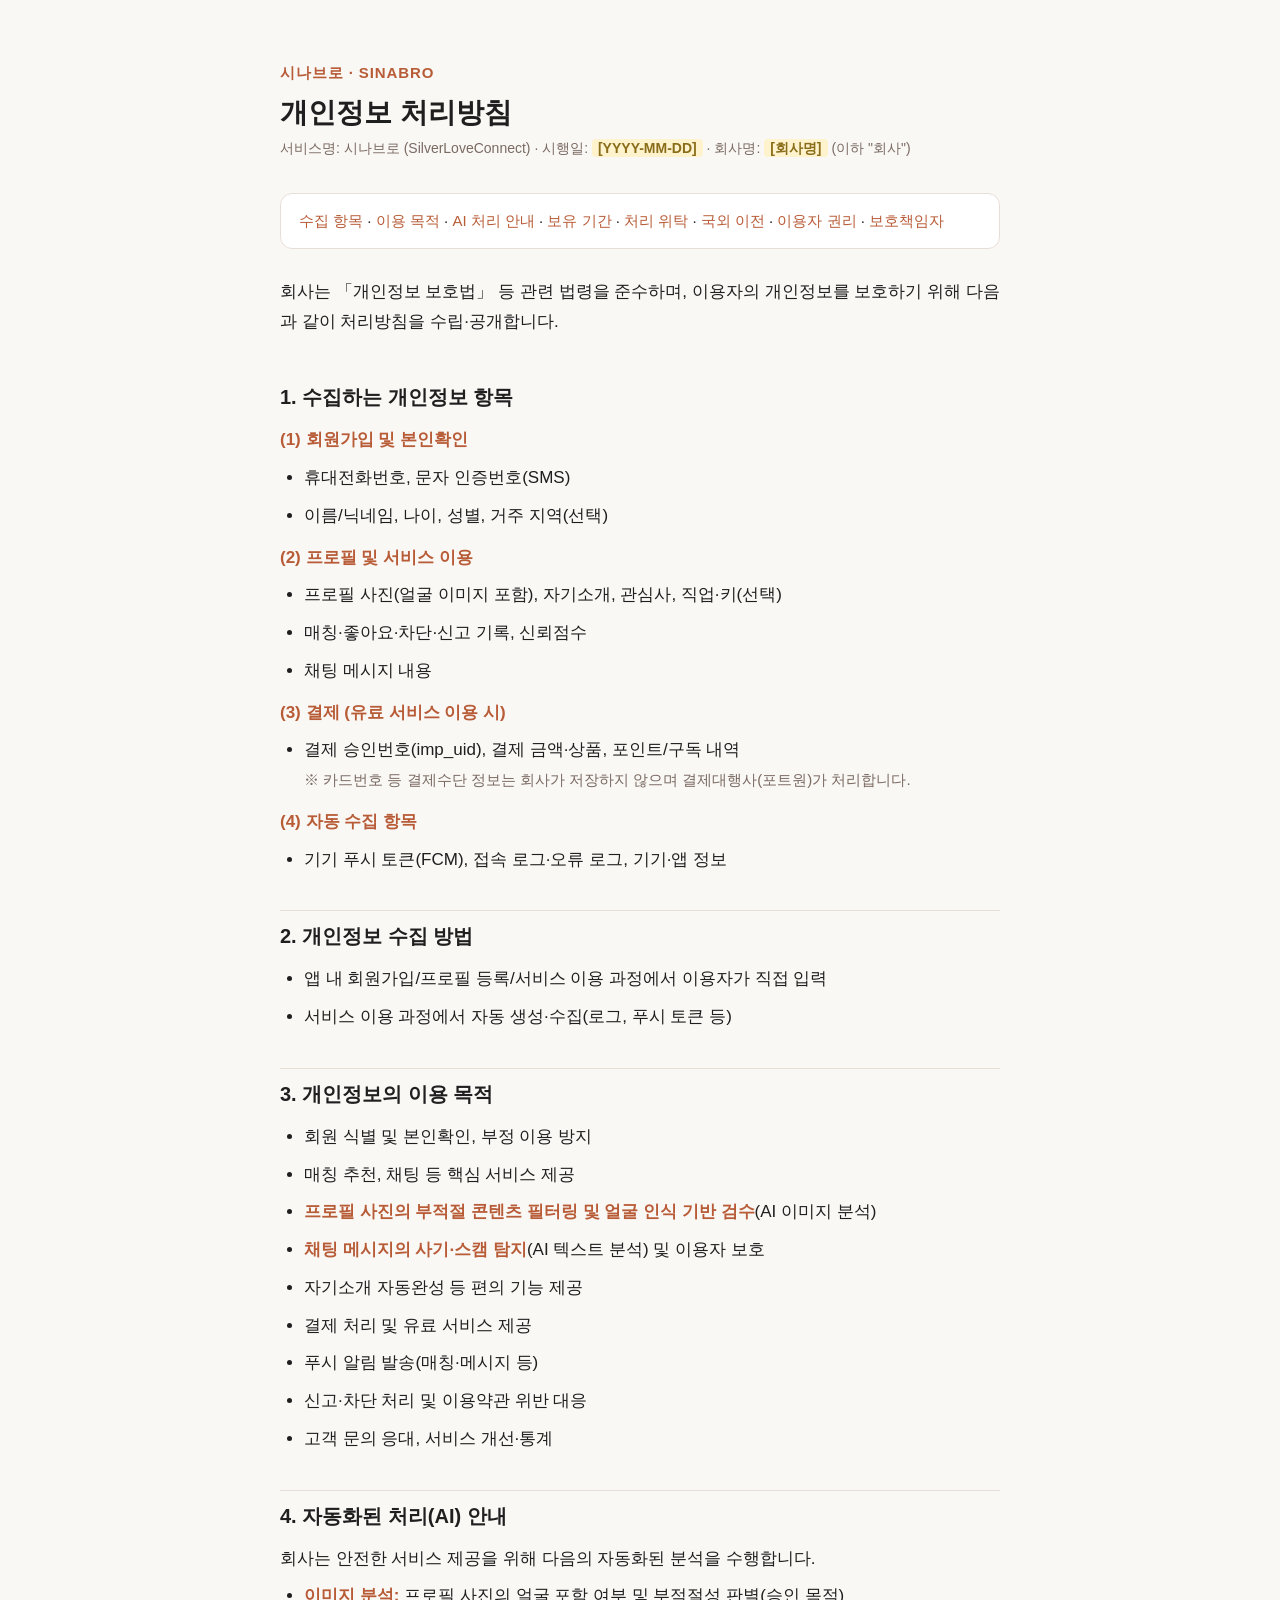
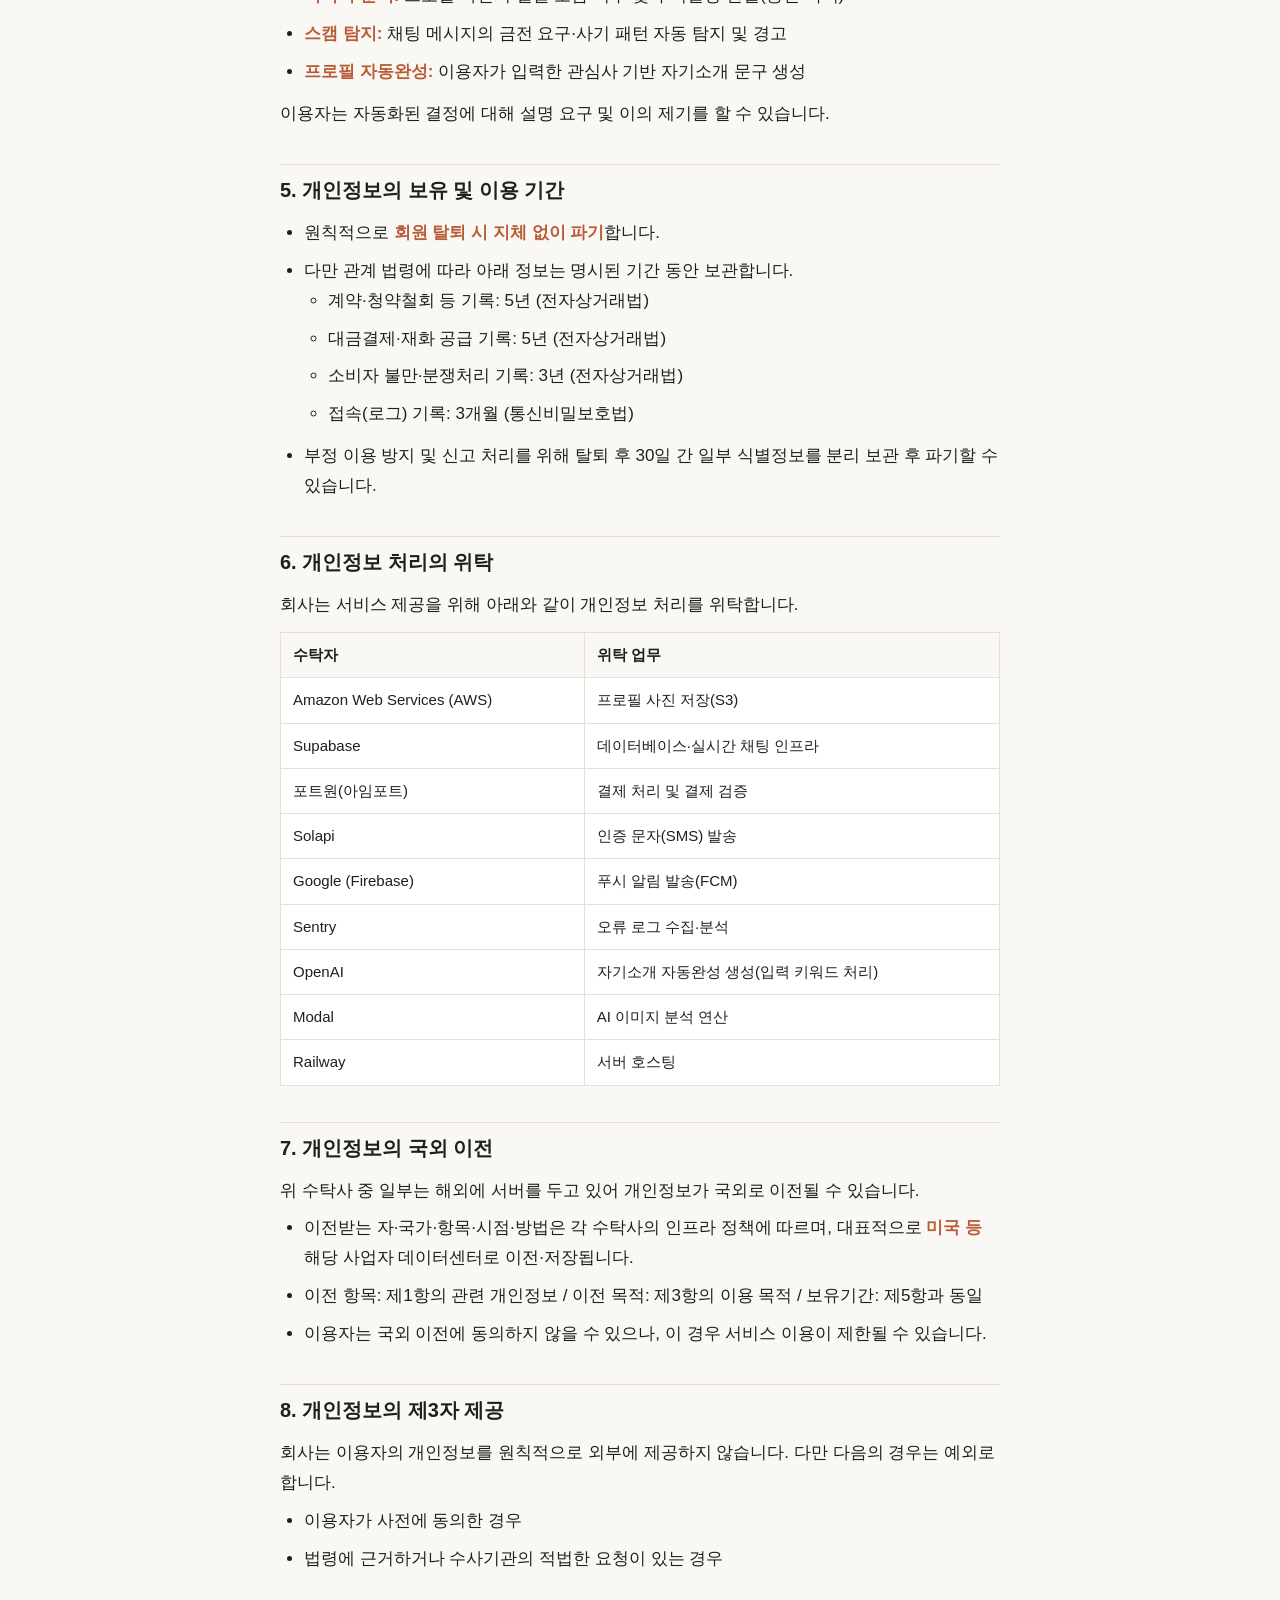
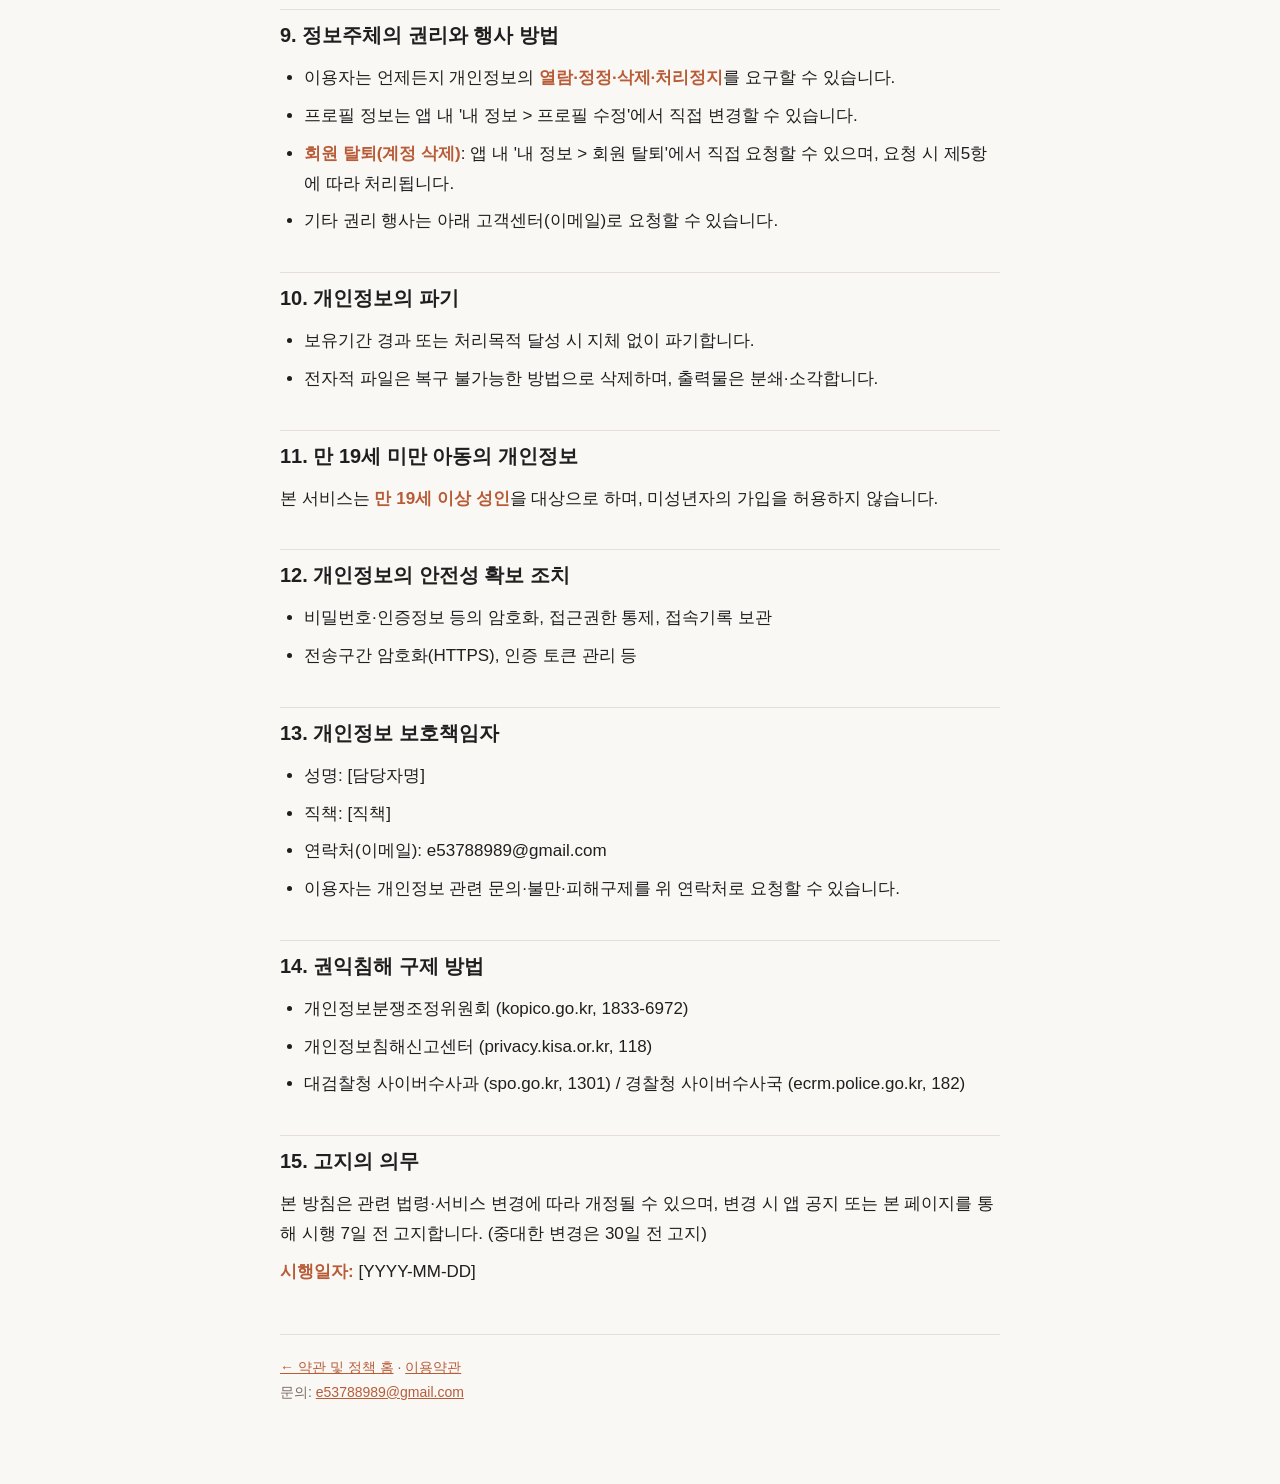
==== privacy.html @ 9e748c69 "Add files via upload" ====
<!DOCTYPE html>
<html lang="ko">
<head>
<meta charset="utf-8">
<meta name="viewport" content="width=device-width, initial-scale=1">
<title>개인정보 처리방침 — 시나브로</title>
<link rel="stylesheet" href="style.css">
</head>
<body>
<div class="wrap">
  <header class="site">
    <div class="brand">시나브로 · SINABRO</div>
    <h1>개인정보 처리방침</h1>
    <p class="meta">
      서비스명: 시나브로 (SilverLoveConnect) ·
      시행일: <span class="todo">[YYYY-MM-DD]</span> ·
      회사명: <span class="todo">[회사명]</span> (이하 "회사")
    </p>
  </header>

  <nav class="toc">
    <a href="#s1">수집 항목</a> · <a href="#s3">이용 목적</a> · <a href="#s4">AI 처리 안내</a> ·
    <a href="#s5">보유 기간</a> · <a href="#s6">처리 위탁</a> · <a href="#s7">국외 이전</a> ·
    <a href="#s9">이용자 권리</a> · <a href="#s13">보호책임자</a>
  </nav>

  <main>
    <p>회사는 「개인정보 보호법」 등 관련 법령을 준수하며, 이용자의 개인정보를 보호하기 위해 다음과 같이 처리방침을 수립·공개합니다.</p>

    <h2 id="s1">1. 수집하는 개인정보 항목</h2>
    <p><strong>(1) 회원가입 및 본인확인</strong></p>
    <ul>
      <li>휴대전화번호, 문자 인증번호(SMS)</li>
      <li>이름/닉네임, 나이, 성별, 거주 지역(선택)</li>
    </ul>
    <p><strong>(2) 프로필 및 서비스 이용</strong></p>
    <ul>
      <li>프로필 사진(얼굴 이미지 포함), 자기소개, 관심사, 직업·키(선택)</li>
      <li>매칭·좋아요·차단·신고 기록, 신뢰점수</li>
      <li>채팅 메시지 내용</li>
    </ul>
    <p><strong>(3) 결제 (유료 서비스 이용 시)</strong></p>
    <ul>
      <li>결제 승인번호(imp_uid), 결제 금액·상품, 포인트/구독 내역<br>
        <span class="note">※ 카드번호 등 결제수단 정보는 회사가 저장하지 않으며 결제대행사(포트원)가 처리합니다.</span></li>
    </ul>
    <p><strong>(4) 자동 수집 항목</strong></p>
    <ul>
      <li>기기 푸시 토큰(FCM), 접속 로그·오류 로그, 기기·앱 정보</li>
    </ul>

    <h2 id="s2">2. 개인정보 수집 방법</h2>
    <ul>
      <li>앱 내 회원가입/프로필 등록/서비스 이용 과정에서 이용자가 직접 입력</li>
      <li>서비스 이용 과정에서 자동 생성·수집(로그, 푸시 토큰 등)</li>
    </ul>

    <h2 id="s3">3. 개인정보의 이용 목적</h2>
    <ul>
      <li>회원 식별 및 본인확인, 부정 이용 방지</li>
      <li>매칭 추천, 채팅 등 핵심 서비스 제공</li>
      <li><strong>프로필 사진의 부적절 콘텐츠 필터링 및 얼굴 인식 기반 검수</strong>(AI 이미지 분석)</li>
      <li><strong>채팅 메시지의 사기·스캠 탐지</strong>(AI 텍스트 분석) 및 이용자 보호</li>
      <li>자기소개 자동완성 등 편의 기능 제공</li>
      <li>결제 처리 및 유료 서비스 제공</li>
      <li>푸시 알림 발송(매칭·메시지 등)</li>
      <li>신고·차단 처리 및 이용약관 위반 대응</li>
      <li>고객 문의 응대, 서비스 개선·통계</li>
    </ul>

    <h2 id="s4">4. 자동화된 처리(AI) 안내</h2>
    <p>회사는 안전한 서비스 제공을 위해 다음의 자동화된 분석을 수행합니다.</p>
    <ul>
      <li><strong>이미지 분석:</strong> 프로필 사진의 얼굴 포함 여부 및 부적절성 판별(승인 목적)</li>
      <li><strong>스캠 탐지:</strong> 채팅 메시지의 금전 요구·사기 패턴 자동 탐지 및 경고</li>
      <li><strong>프로필 자동완성:</strong> 이용자가 입력한 관심사 기반 자기소개 문구 생성</li>
    </ul>
    <p>이용자는 자동화된 결정에 대해 설명 요구 및 이의 제기를 할 수 있습니다.</p>

    <h2 id="s5">5. 개인정보의 보유 및 이용 기간</h2>
    <ul>
      <li>원칙적으로 <strong>회원 탈퇴 시 지체 없이 파기</strong>합니다.</li>
      <li>다만 관계 법령에 따라 아래 정보는 명시된 기간 동안 보관합니다.
        <ul>
          <li>계약·청약철회 등 기록: 5년 (전자상거래법)</li>
          <li>대금결제·재화 공급 기록: 5년 (전자상거래법)</li>
          <li>소비자 불만·분쟁처리 기록: 3년 (전자상거래법)</li>
          <li>접속(로그) 기록: 3개월 (통신비밀보호법)</li>
        </ul>
      </li>
      <li>부정 이용 방지 및 신고 처리를 위해 탈퇴 후 30일 간 일부 식별정보를 분리 보관 후 파기할 수 있습니다.</li>
    </ul>

    <h2 id="s6">6. 개인정보 처리의 위탁</h2>
    <p>회사는 서비스 제공을 위해 아래와 같이 개인정보 처리를 위탁합니다.</p>
    <table>
      <thead><tr><th>수탁자</th><th>위탁 업무</th></tr></thead>
      <tbody>
        <tr><td>Amazon Web Services (AWS)</td><td>프로필 사진 저장(S3)</td></tr>
        <tr><td>Supabase</td><td>데이터베이스·실시간 채팅 인프라</td></tr>
        <tr><td>포트원(아임포트)</td><td>결제 처리 및 결제 검증</td></tr>
        <tr><td>Solapi</td><td>인증 문자(SMS) 발송</td></tr>
        <tr><td>Google (Firebase)</td><td>푸시 알림 발송(FCM)</td></tr>
        <tr><td>Sentry</td><td>오류 로그 수집·분석</td></tr>
        <tr><td>OpenAI</td><td>자기소개 자동완성 생성(입력 키워드 처리)</td></tr>
        <tr><td>Modal</td><td>AI 이미지 분석 연산</td></tr>
        <tr><td>Railway</td><td>서버 호스팅</td></tr>
      </tbody>
    </table>

    <h2 id="s7">7. 개인정보의 국외 이전</h2>
    <p>위 수탁사 중 일부는 해외에 서버를 두고 있어 개인정보가 국외로 이전될 수 있습니다.</p>
    <ul>
      <li>이전받는 자·국가·항목·시점·방법은 각 수탁사의 인프라 정책에 따르며, 대표적으로 <strong>미국 등</strong> 해당 사업자 데이터센터로 이전·저장됩니다.</li>
      <li>이전 항목: 제1항의 관련 개인정보 / 이전 목적: 제3항의 이용 목적 / 보유기간: 제5항과 동일</li>
      <li>이용자는 국외 이전에 동의하지 않을 수 있으나, 이 경우 서비스 이용이 제한될 수 있습니다.</li>
    </ul>

    <h2 id="s8">8. 개인정보의 제3자 제공</h2>
    <p>회사는 이용자의 개인정보를 원칙적으로 외부에 제공하지 않습니다. 다만 다음의 경우는 예외로 합니다.</p>
    <ul>
      <li>이용자가 사전에 동의한 경우</li>
      <li>법령에 근거하거나 수사기관의 적법한 요청이 있는 경우</li>
    </ul>

    <h2 id="s9">9. 정보주체의 권리와 행사 방법</h2>
    <ul>
      <li>이용자는 언제든지 개인정보의 <strong>열람·정정·삭제·처리정지</strong>를 요구할 수 있습니다.</li>
      <li>프로필 정보는 앱 내 '내 정보 &gt; 프로필 수정'에서 직접 변경할 수 있습니다.</li>
      <li><strong>회원 탈퇴(계정 삭제)</strong>: 앱 내 '내 정보 &gt; 회원 탈퇴'에서 직접 요청할 수 있으며, 요청 시 제5항에 따라 처리됩니다.</li>
      <li>기타 권리 행사는 아래 고객센터(이메일)로 요청할 수 있습니다.</li>
    </ul>

    <h2 id="s10">10. 개인정보의 파기</h2>
    <ul>
      <li>보유기간 경과 또는 처리목적 달성 시 지체 없이 파기합니다.</li>
      <li>전자적 파일은 복구 불가능한 방법으로 삭제하며, 출력물은 분쇄·소각합니다.</li>
    </ul>

    <h2 id="s11">11. 만 19세 미만 아동의 개인정보</h2>
    <p>본 서비스는 <strong>만 19세 이상 성인</strong>을 대상으로 하며, 미성년자의 가입을 허용하지 않습니다.</p>

    <h2 id="s12">12. 개인정보의 안전성 확보 조치</h2>
    <ul>
      <li>비밀번호·인증정보 등의 암호화, 접근권한 통제, 접속기록 보관</li>
      <li>전송구간 암호화(HTTPS), 인증 토큰 관리 등</li>
    </ul>

    <h2 id="s13">13. 개인정보 보호책임자</h2>
    <ul>
      <li>성명: <span class="todo">[담당자명]</span></li>
      <li>직책: <span class="todo">[직책]</span></li>
      <li>연락처(이메일): e53788989@gmail.com</li>
      <li>이용자는 개인정보 관련 문의·불만·피해구제를 위 연락처로 요청할 수 있습니다.</li>
    </ul>

    <h2 id="s14">14. 권익침해 구제 방법</h2>
    <ul>
      <li>개인정보분쟁조정위원회 (kopico.go.kr, 1833-6972)</li>
      <li>개인정보침해신고센터 (privacy.kisa.or.kr, 118)</li>
      <li>대검찰청 사이버수사과 (spo.go.kr, 1301) / 경찰청 사이버수사국 (ecrm.police.go.kr, 182)</li>
    </ul>

    <h2 id="s15">15. 고지의 의무</h2>
    <p>본 방침은 관련 법령·서비스 변경에 따라 개정될 수 있으며, 변경 시 앱 공지 또는 본 페이지를 통해 시행 7일 전 고지합니다. (중대한 변경은 30일 전 고지)</p>
    <p><strong>시행일자:</strong> <span class="todo">[YYYY-MM-DD]</span></p>
  </main>

  <footer class="site">
    <a href="index.html">← 약관 및 정책 홈</a> · <a href="terms.html">이용약관</a><br>
    문의: <a href="mailto:e53788989@gmail.com">e53788989@gmail.com</a>
  </footer>
</div>
</body>
</html>
---- style.css ----
:root {
  --bg: #FAF8F5;
  --card: #FFFFFF;
  --text: #1F1F1F;
  --muted: #7A6A62;
  --accent: #B85C38;
  --line: #E8DED8;
}
* { box-sizing: border-box; margin: 0; padding: 0; }
body {
  background: var(--bg);
  color: var(--text);
  font-family: "Apple SD Gothic Neo", "Noto Sans KR", "Malgun Gothic", sans-serif;
  font-size: 17px;
  line-height: 1.75;
  -webkit-text-size-adjust: 100%;
}
.wrap { max-width: 760px; margin: 0 auto; padding: 32px 20px 80px; }
header.site { padding: 28px 0 12px; }
header.site .brand { color: var(--accent); font-weight: 700; font-size: 15px; letter-spacing: 0.06em; }
h1 { font-size: 28px; line-height: 1.35; margin: 8px 0 4px; }
.meta { color: var(--muted); font-size: 14px; margin-bottom: 20px; }
.meta .todo { background: #FFF3CD; color: #8a6d1a; padding: 1px 6px; border-radius: 4px; font-weight: 600; }
nav.toc { background: var(--card); border: 1px solid var(--line); border-radius: 12px; padding: 14px 18px; margin-bottom: 28px; font-size: 15px; }
nav.toc a { color: var(--accent); text-decoration: none; }
nav.toc a:hover { text-decoration: underline; }
main h2 { font-size: 20px; margin: 36px 0 10px; padding-top: 8px; border-top: 1px solid var(--line); }
main h2:first-of-type { border-top: none; }
main p, main li { margin-bottom: 8px; }
main ul, main ol { padding-left: 24px; margin-bottom: 12px; }
main strong { color: var(--accent); }
table { width: 100%; border-collapse: collapse; margin: 12px 0 16px; font-size: 15px; background: var(--card); }
th, td { border: 1px solid var(--line); padding: 9px 12px; text-align: left; vertical-align: top; }
th { background: var(--bg); }
.note { color: var(--muted); font-size: 15px; }
footer.site { margin-top: 48px; padding-top: 20px; border-top: 1px solid var(--line); color: var(--muted); font-size: 14px; }
footer.site a { color: var(--accent); }
.home-links { display: grid; gap: 14px; margin-top: 28px; }
.home-links a {
  display: block; background: var(--card); border: 1px solid var(--line);
  border-radius: 14px; padding: 20px 22px; text-decoration: none; color: var(--text);
  font-size: 18px; font-weight: 600;
}
.home-links a:hover { border-color: var(--accent); }
.home-links a span { display: block; margin-top: 4px; color: var(--muted); font-size: 14px; font-weight: 400; }
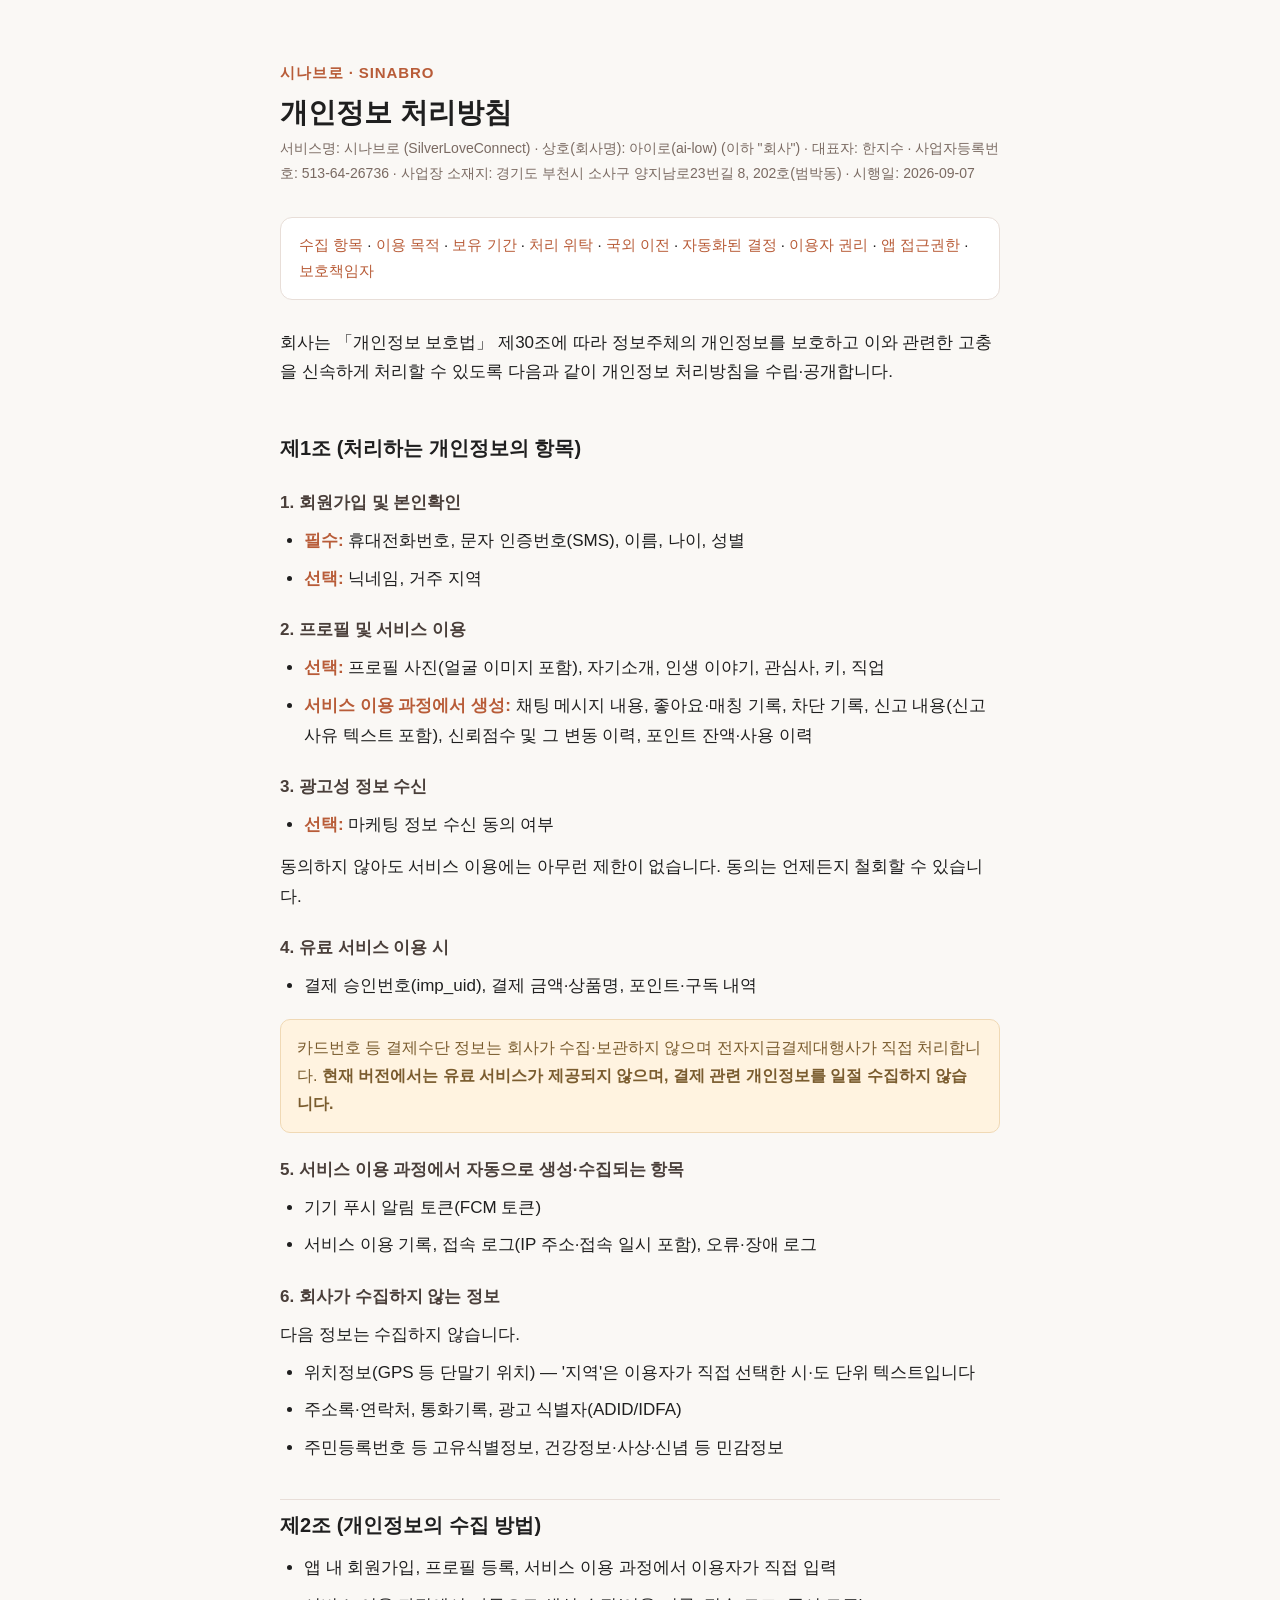
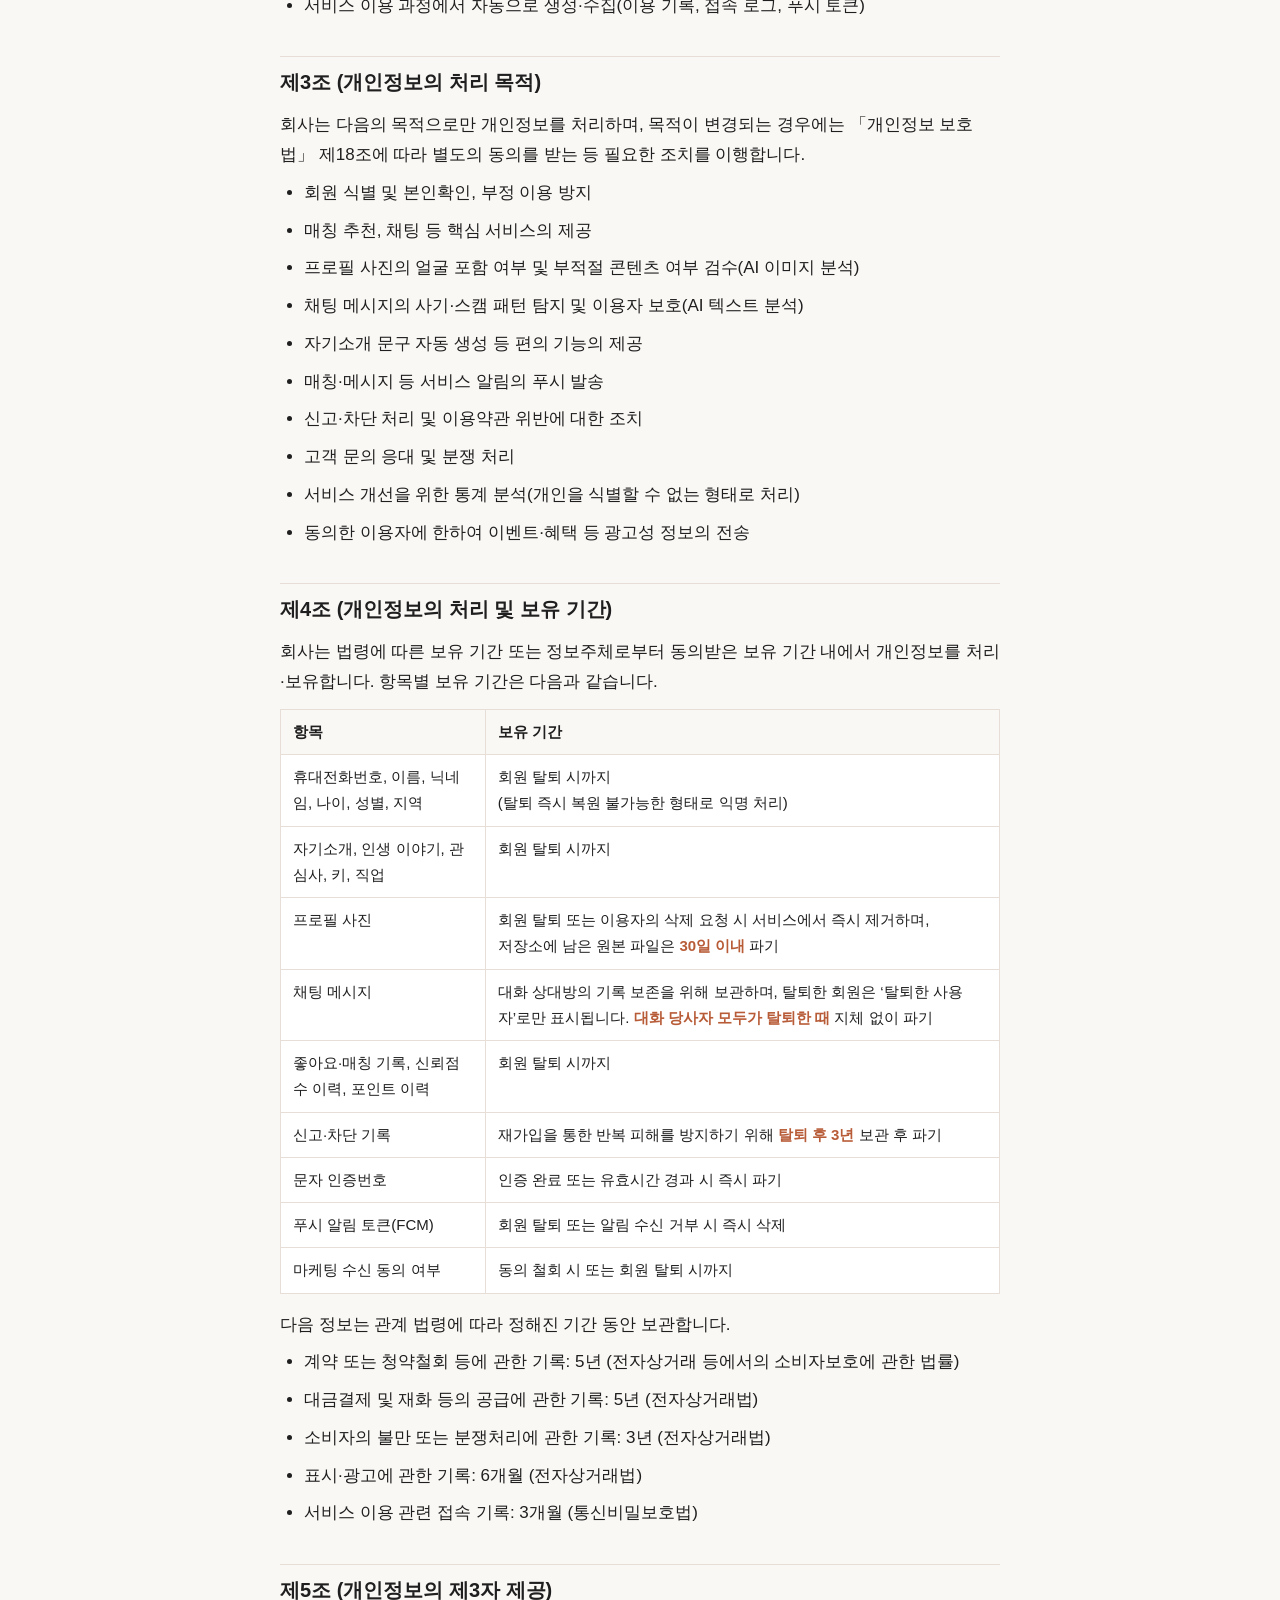
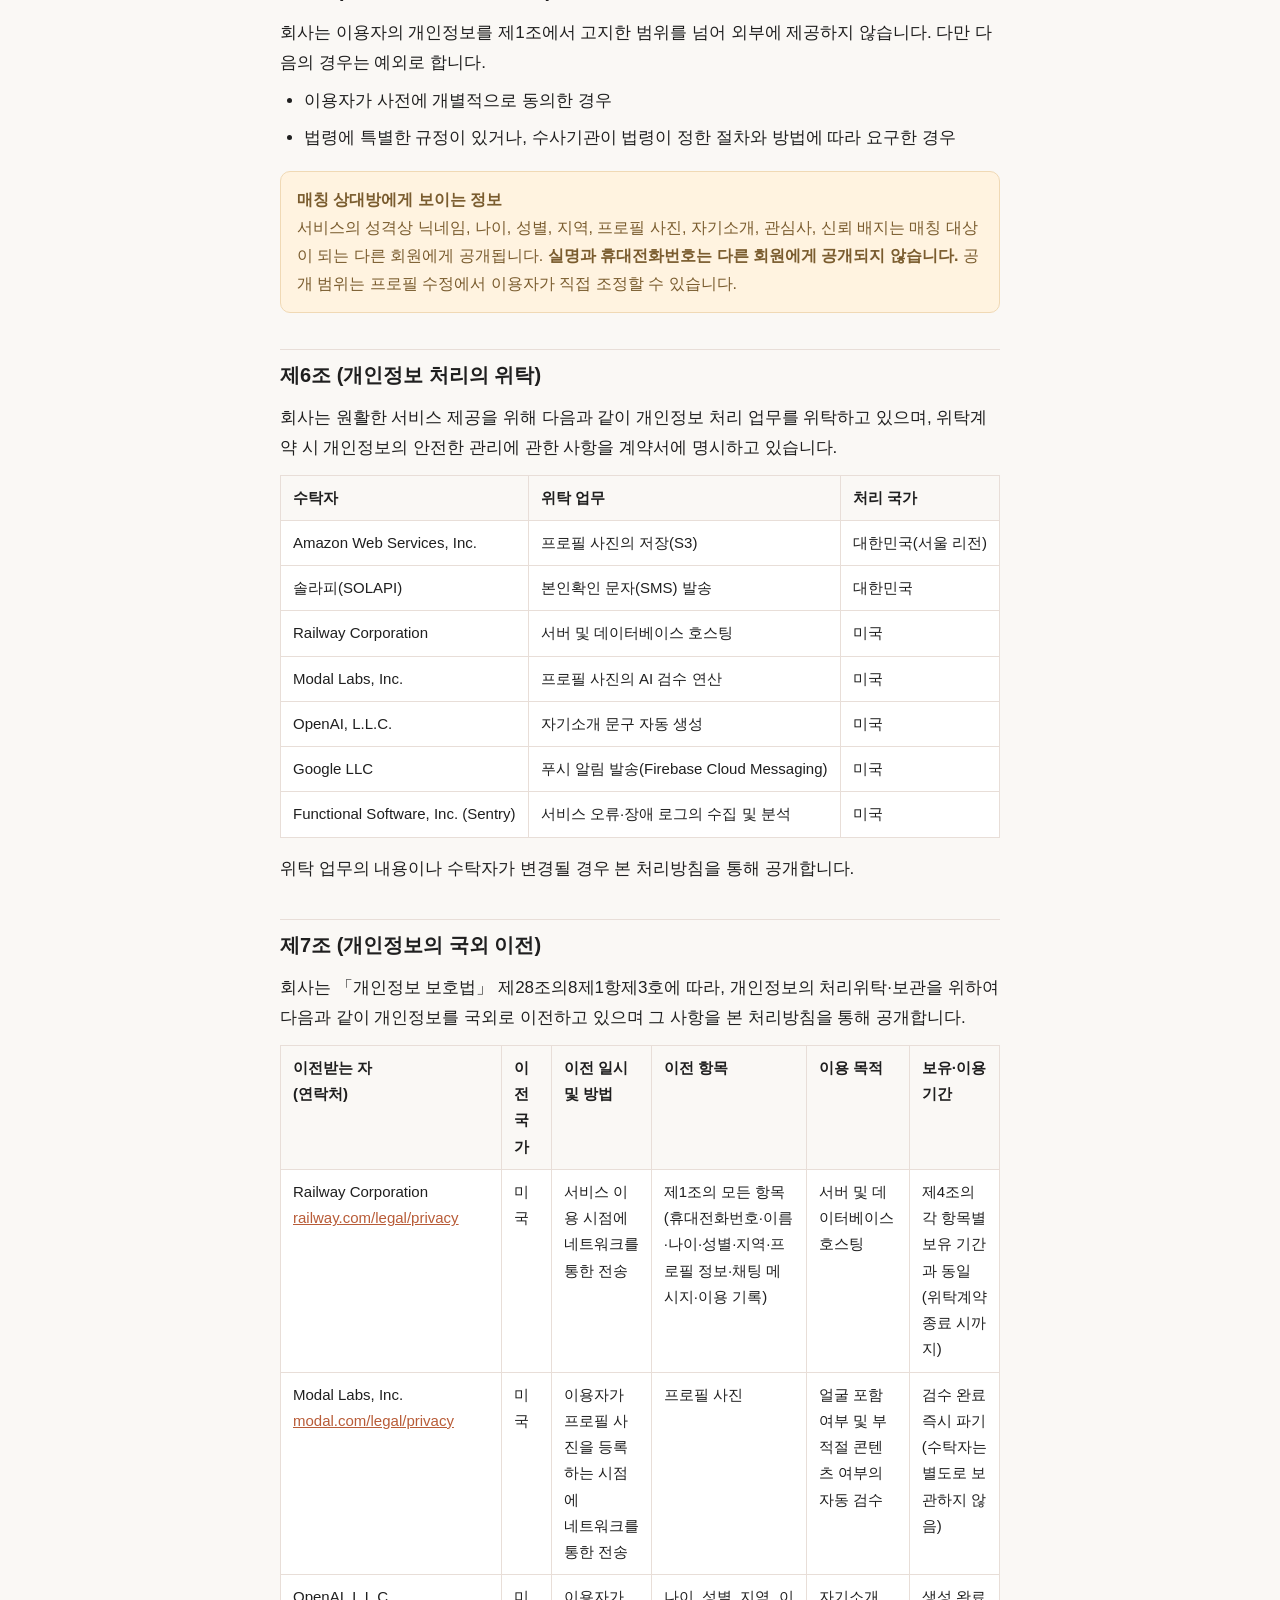
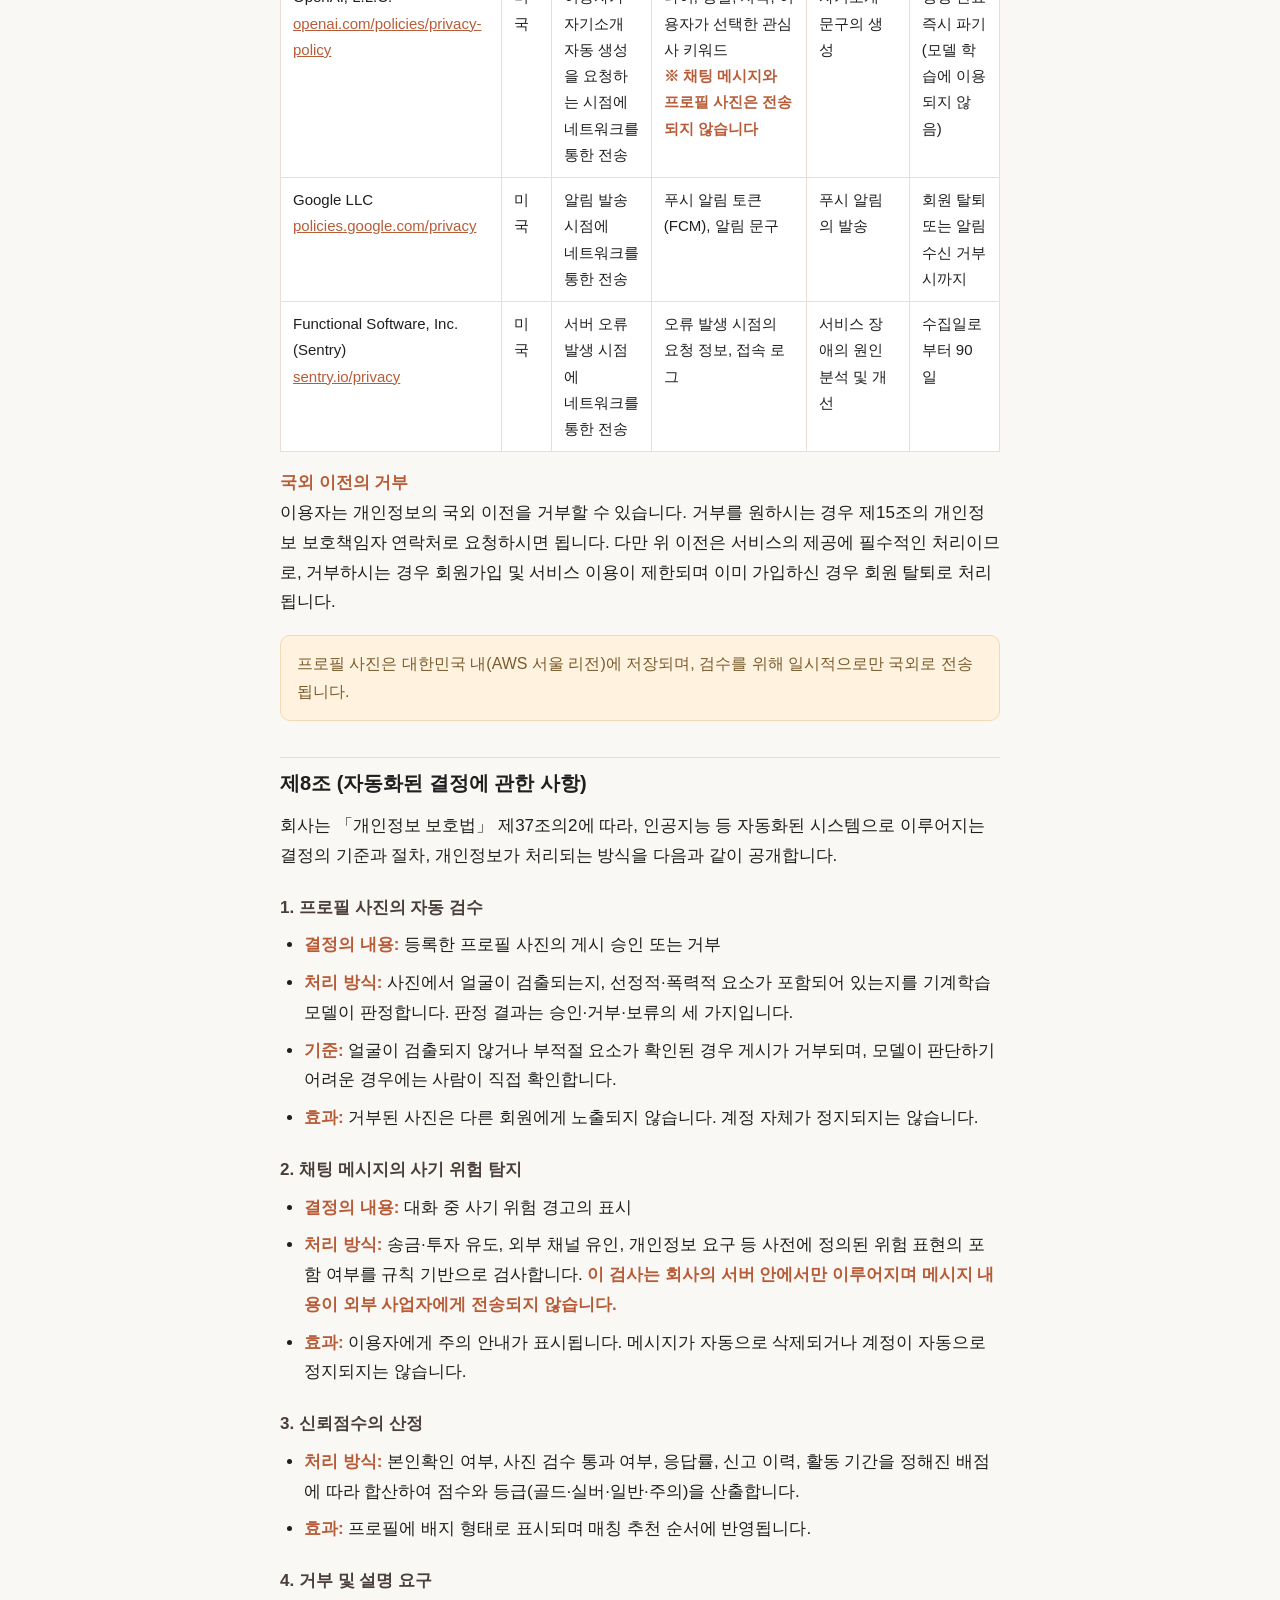
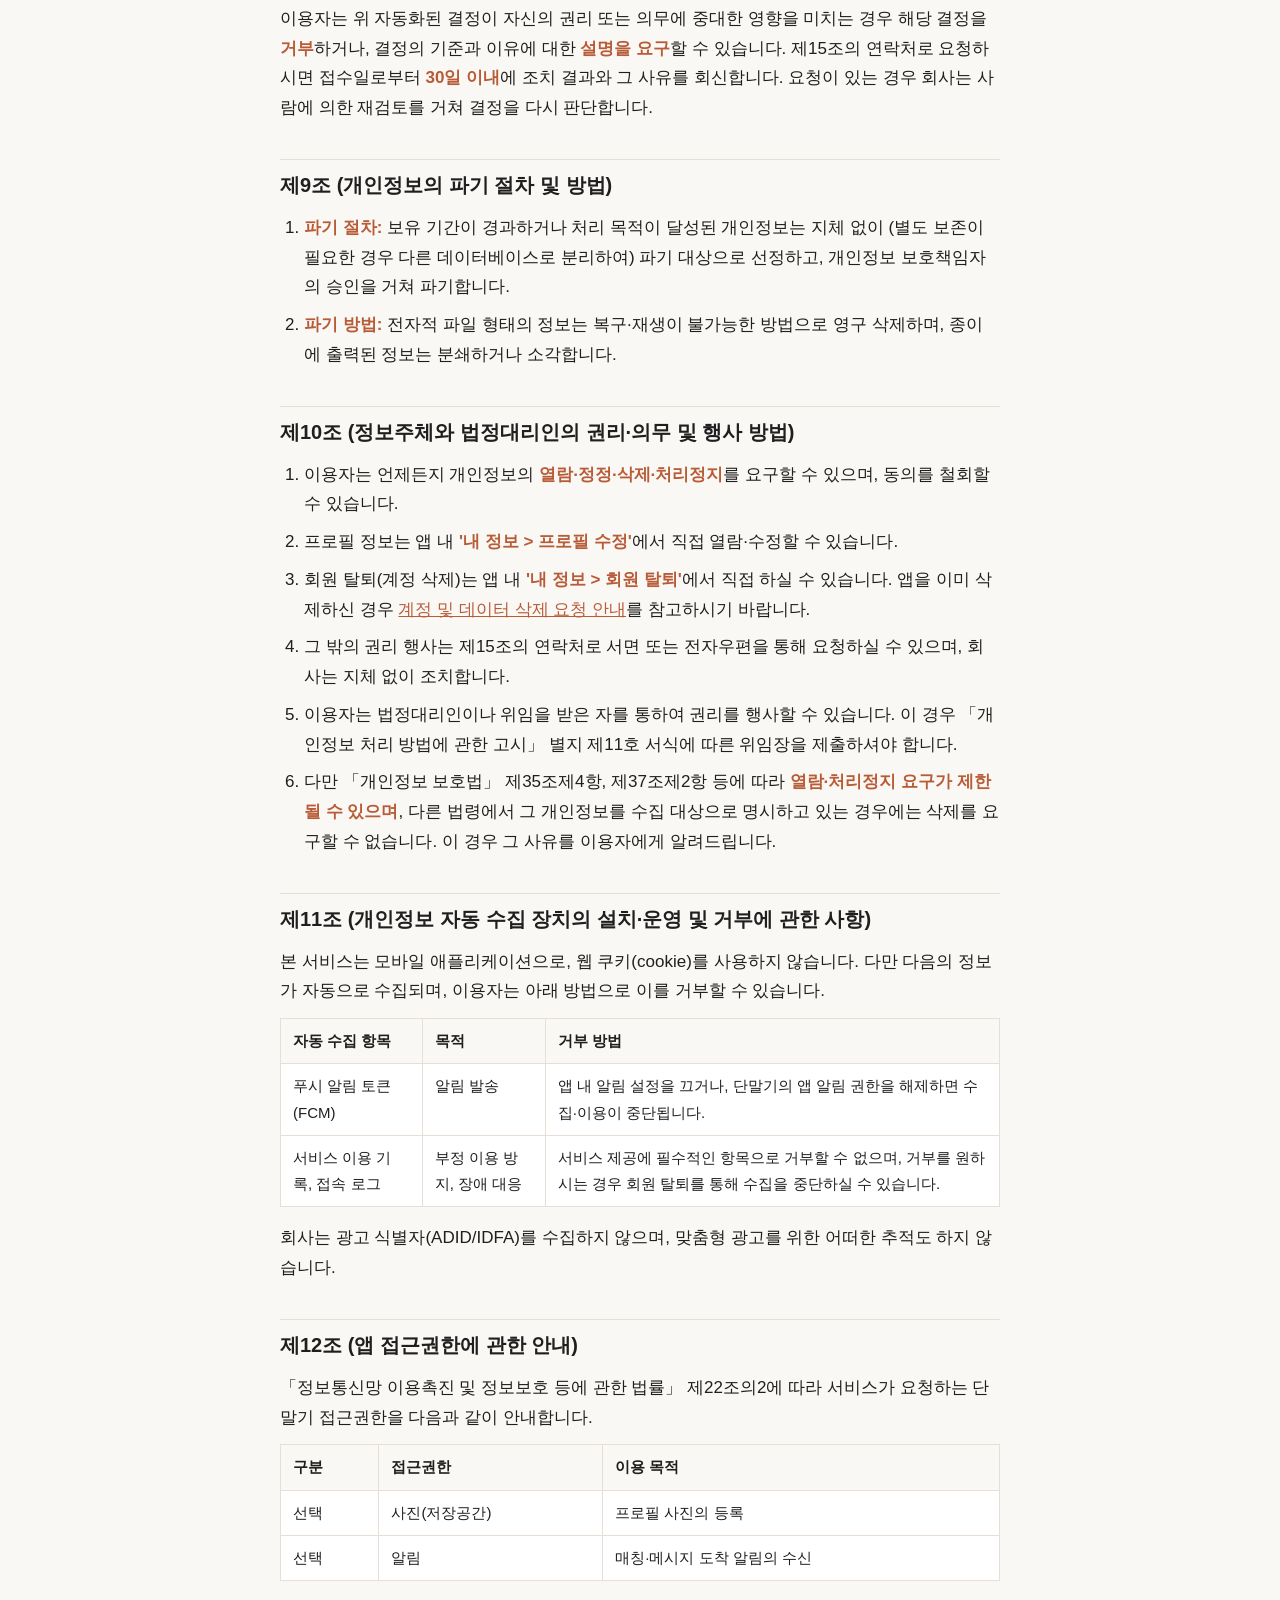
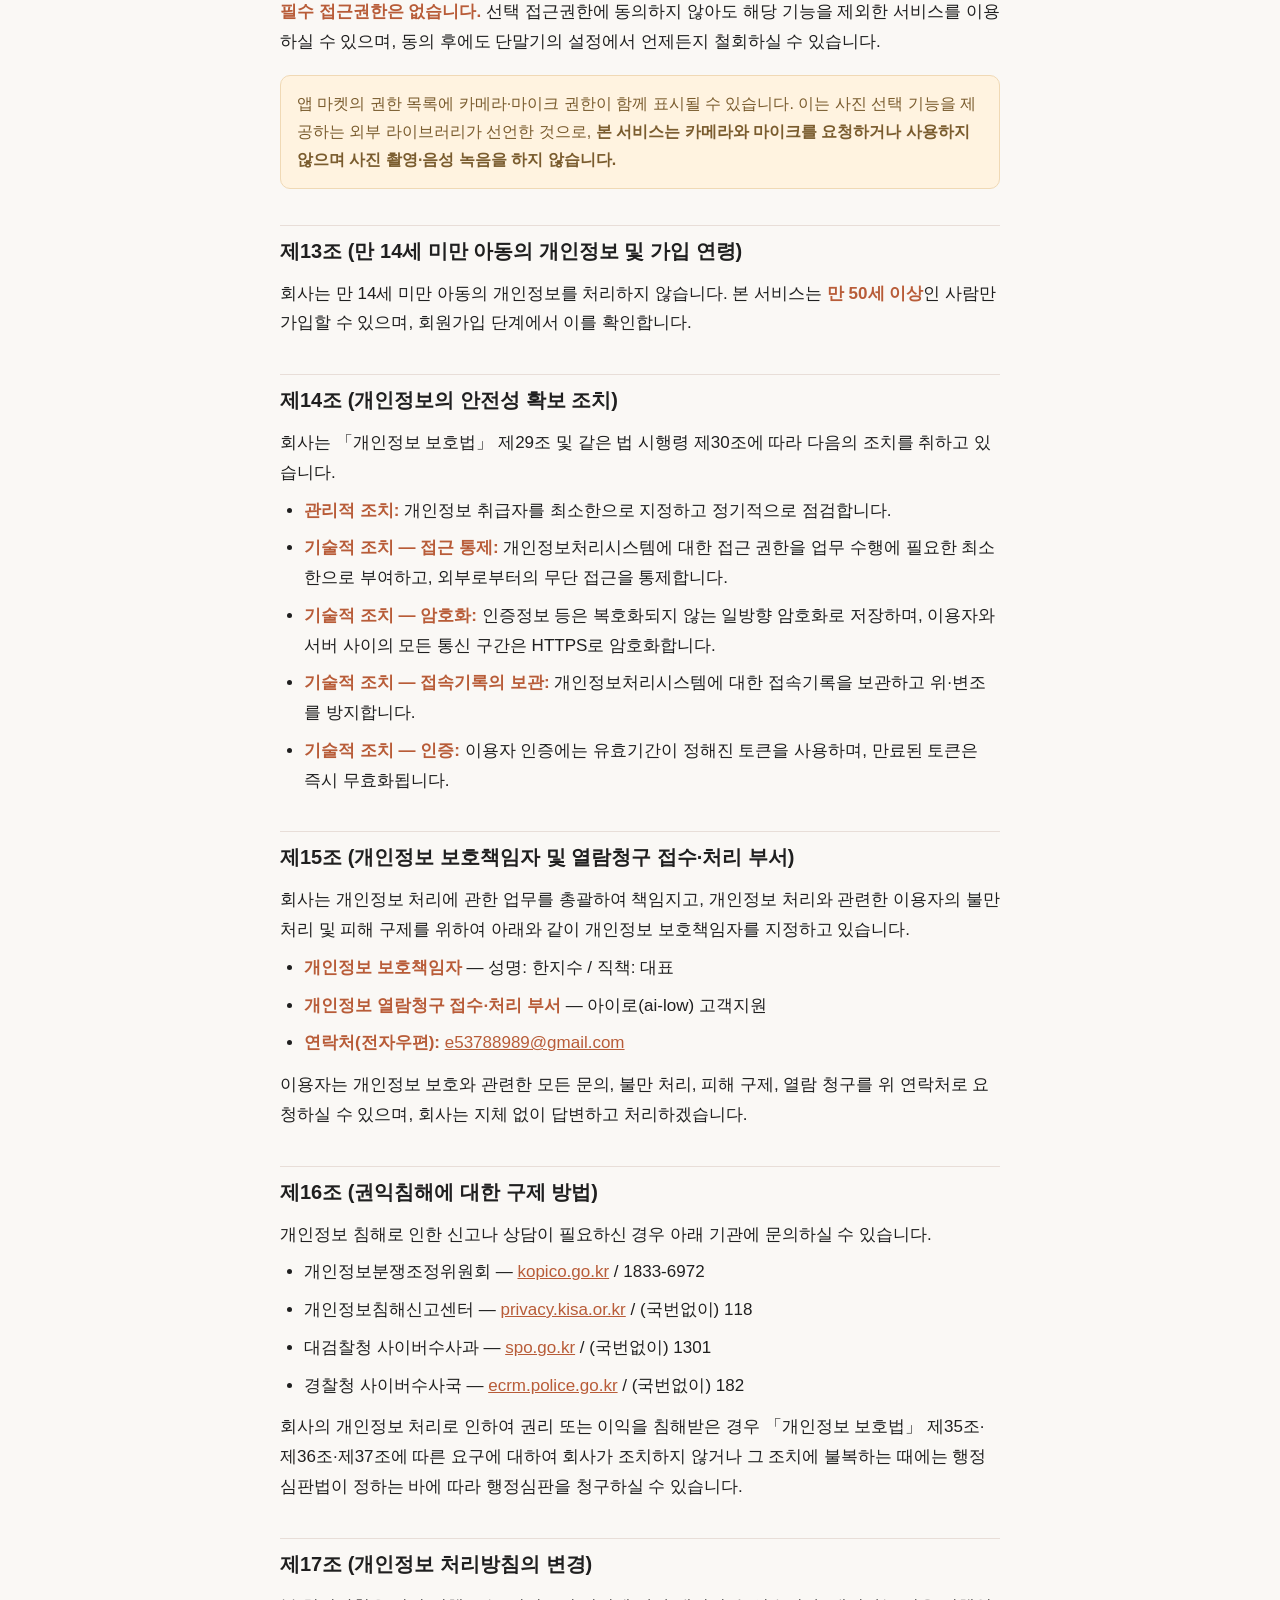
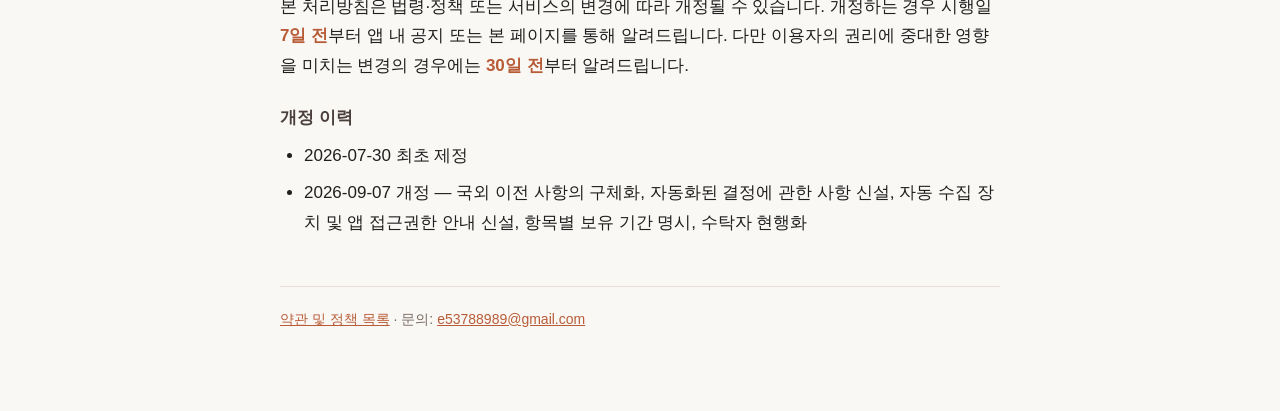
==== commit 53db01f1: "docs: 약관·정책을 개정본으로 통일하고 미기입 자리표시자 제거 이 사이트의 privacy.html·terms.html에 채워지지 않은 자리표시자가 그대로 공개돼 있었다 — [회" ====
--- a/privacy.html
+++ b/privacy.html
@@ -11,164 +11,355 @@
   <header class="site">
     <div class="brand">시나브로 · SINABRO</div>
     <h1>개인정보 처리방침</h1>
-    <p class="meta">
-      서비스명: 시나브로 (SilverLoveConnect) ·
-      시행일: <span class="todo">[YYYY-MM-DD]</span> ·
-      회사명: <span class="todo">[회사명]</span> (이하 "회사")
-    </p>
+    <p class="meta">서비스명: 시나브로 (SilverLoveConnect) ·
+      상호(회사명): 아이로(ai-low) (이하 "회사") ·
+      대표자: 한지수 ·
+      사업자등록번호: 513-64-26736 ·
+      사업장 소재지: 경기도 부천시 소사구 양지남로23번길 8, 202호(범박동) ·
+      시행일: 2026-09-07</p>
   </header>
-
   <nav class="toc">
-    <a href="#s1">수집 항목</a> · <a href="#s3">이용 목적</a> · <a href="#s4">AI 처리 안내</a> ·
-    <a href="#s5">보유 기간</a> · <a href="#s6">처리 위탁</a> · <a href="#s7">국외 이전</a> ·
-    <a href="#s9">이용자 권리</a> · <a href="#s13">보호책임자</a>
+    <a href="#s1">수집 항목</a> · <a href="#s3">이용 목적</a> · <a href="#s4">보유 기간</a> · <a href="#s6">처리 위탁</a> · <a href="#s7">국외 이전</a> · <a href="#s8">자동화된 결정</a> · <a href="#s10">이용자 권리</a> · <a href="#s12">앱 접근권한</a> · <a href="#s15">보호책임자</a>
   </nav>
 
   <main>
-    <p>회사는 「개인정보 보호법」 등 관련 법령을 준수하며, 이용자의 개인정보를 보호하기 위해 다음과 같이 처리방침을 수립·공개합니다.</p>
-
-    <h2 id="s1">1. 수집하는 개인정보 항목</h2>
-    <p><strong>(1) 회원가입 및 본인확인</strong></p>
-    <ul>
-      <li>휴대전화번호, 문자 인증번호(SMS)</li>
-      <li>이름/닉네임, 나이, 성별, 거주 지역(선택)</li>
-    </ul>
-    <p><strong>(2) 프로필 및 서비스 이용</strong></p>
-    <ul>
-      <li>프로필 사진(얼굴 이미지 포함), 자기소개, 관심사, 직업·키(선택)</li>
-      <li>매칭·좋아요·차단·신고 기록, 신뢰점수</li>
-      <li>채팅 메시지 내용</li>
-    </ul>
-    <p><strong>(3) 결제 (유료 서비스 이용 시)</strong></p>
-    <ul>
-      <li>결제 승인번호(imp_uid), 결제 금액·상품, 포인트/구독 내역<br>
-        <span class="note">※ 카드번호 등 결제수단 정보는 회사가 저장하지 않으며 결제대행사(포트원)가 처리합니다.</span></li>
-    </ul>
-    <p><strong>(4) 자동 수집 항목</strong></p>
-    <ul>
-      <li>기기 푸시 토큰(FCM), 접속 로그·오류 로그, 기기·앱 정보</li>
-    </ul>
-
-    <h2 id="s2">2. 개인정보 수집 방법</h2>
-    <ul>
-      <li>앱 내 회원가입/프로필 등록/서비스 이용 과정에서 이용자가 직접 입력</li>
-      <li>서비스 이용 과정에서 자동 생성·수집(로그, 푸시 토큰 등)</li>
-    </ul>
-
-    <h2 id="s3">3. 개인정보의 이용 목적</h2>
+    <p>회사는 「개인정보 보호법」 제30조에 따라 정보주체의 개인정보를 보호하고 이와 관련한 고충을 신속하게
+    처리할 수 있도록 다음과 같이 개인정보 처리방침을 수립·공개합니다.</p>
+
+    <h2 id="s1">제1조 (처리하는 개인정보의 항목)</h2>
+
+    <h3>1. 회원가입 및 본인확인</h3>
+    <ul>
+      <li><strong>필수:</strong> 휴대전화번호, 문자 인증번호(SMS), 이름, 나이, 성별</li>
+      <li><strong>선택:</strong> 닉네임, 거주 지역</li>
+    </ul>
+
+    <h3>2. 프로필 및 서비스 이용</h3>
+    <ul>
+      <li><strong>선택:</strong> 프로필 사진(얼굴 이미지 포함), 자기소개, 인생 이야기, 관심사, 키, 직업</li>
+      <li><strong>서비스 이용 과정에서 생성:</strong> 채팅 메시지 내용, 좋아요·매칭 기록, 차단 기록,
+          신고 내용(신고 사유 텍스트 포함), 신뢰점수 및 그 변동 이력, 포인트 잔액·사용 이력</li>
+    </ul>
+
+    <h3>3. 광고성 정보 수신</h3>
+    <ul>
+      <li><strong>선택:</strong> 마케팅 정보 수신 동의 여부</li>
+    </ul>
+    <p>동의하지 않아도 서비스 이용에는 아무런 제한이 없습니다. 동의는 언제든지 철회할 수 있습니다.</p>
+
+    <h3>4. 유료 서비스 이용 시</h3>
+    <ul>
+      <li>결제 승인번호(imp_uid), 결제 금액·상품명, 포인트·구독 내역</li>
+    </ul>
+    <p class="notice">카드번호 등 결제수단 정보는 회사가 수집·보관하지 않으며 전자지급결제대행사가 직접 처리합니다.
+    <strong>현재 버전에서는 유료 서비스가 제공되지 않으며, 결제 관련 개인정보를 일절 수집하지 않습니다.</strong></p>
+
+    <h3>5. 서비스 이용 과정에서 자동으로 생성·수집되는 항목</h3>
+    <ul>
+      <li>기기 푸시 알림 토큰(FCM 토큰)</li>
+      <li>서비스 이용 기록, 접속 로그(IP 주소·접속 일시 포함), 오류·장애 로그</li>
+    </ul>
+
+    <h3>6. 회사가 수집하지 않는 정보</h3>
+    <p>다음 정보는 수집하지 않습니다.</p>
+    <ul>
+      <li>위치정보(GPS 등 단말기 위치) — '지역'은 이용자가 직접 선택한 시·도 단위 텍스트입니다</li>
+      <li>주소록·연락처, 통화기록, 광고 식별자(ADID/IDFA)</li>
+      <li>주민등록번호 등 고유식별정보, 건강정보·사상·신념 등 민감정보</li>
+    </ul>
+
+    <h2 id="s2">제2조 (개인정보의 수집 방법)</h2>
+    <ul>
+      <li>앱 내 회원가입, 프로필 등록, 서비스 이용 과정에서 이용자가 직접 입력</li>
+      <li>서비스 이용 과정에서 자동으로 생성·수집(이용 기록, 접속 로그, 푸시 토큰)</li>
+    </ul>
+
+    <h2 id="s3">제3조 (개인정보의 처리 목적)</h2>
+    <p>회사는 다음의 목적으로만 개인정보를 처리하며, 목적이 변경되는 경우에는 「개인정보 보호법」
+    제18조에 따라 별도의 동의를 받는 등 필요한 조치를 이행합니다.</p>
     <ul>
       <li>회원 식별 및 본인확인, 부정 이용 방지</li>
-      <li>매칭 추천, 채팅 등 핵심 서비스 제공</li>
-      <li><strong>프로필 사진의 부적절 콘텐츠 필터링 및 얼굴 인식 기반 검수</strong>(AI 이미지 분석)</li>
-      <li><strong>채팅 메시지의 사기·스캠 탐지</strong>(AI 텍스트 분석) 및 이용자 보호</li>
-      <li>자기소개 자동완성 등 편의 기능 제공</li>
-      <li>결제 처리 및 유료 서비스 제공</li>
-      <li>푸시 알림 발송(매칭·메시지 등)</li>
-      <li>신고·차단 처리 및 이용약관 위반 대응</li>
-      <li>고객 문의 응대, 서비스 개선·통계</li>
-    </ul>
-
-    <h2 id="s4">4. 자동화된 처리(AI) 안내</h2>
-    <p>회사는 안전한 서비스 제공을 위해 다음의 자동화된 분석을 수행합니다.</p>
-    <ul>
-      <li><strong>이미지 분석:</strong> 프로필 사진의 얼굴 포함 여부 및 부적절성 판별(승인 목적)</li>
-      <li><strong>스캠 탐지:</strong> 채팅 메시지의 금전 요구·사기 패턴 자동 탐지 및 경고</li>
-      <li><strong>프로필 자동완성:</strong> 이용자가 입력한 관심사 기반 자기소개 문구 생성</li>
-    </ul>
-    <p>이용자는 자동화된 결정에 대해 설명 요구 및 이의 제기를 할 수 있습니다.</p>
-
-    <h2 id="s5">5. 개인정보의 보유 및 이용 기간</h2>
-    <ul>
-      <li>원칙적으로 <strong>회원 탈퇴 시 지체 없이 파기</strong>합니다.</li>
-      <li>다만 관계 법령에 따라 아래 정보는 명시된 기간 동안 보관합니다.
-        <ul>
-          <li>계약·청약철회 등 기록: 5년 (전자상거래법)</li>
-          <li>대금결제·재화 공급 기록: 5년 (전자상거래법)</li>
-          <li>소비자 불만·분쟁처리 기록: 3년 (전자상거래법)</li>
-          <li>접속(로그) 기록: 3개월 (통신비밀보호법)</li>
-        </ul>
-      </li>
-      <li>부정 이용 방지 및 신고 처리를 위해 탈퇴 후 30일 간 일부 식별정보를 분리 보관 후 파기할 수 있습니다.</li>
-    </ul>
-
-    <h2 id="s6">6. 개인정보 처리의 위탁</h2>
-    <p>회사는 서비스 제공을 위해 아래와 같이 개인정보 처리를 위탁합니다.</p>
-    <table>
-      <thead><tr><th>수탁자</th><th>위탁 업무</th></tr></thead>
-      <tbody>
-        <tr><td>Amazon Web Services (AWS)</td><td>프로필 사진 저장(S3)</td></tr>
-        <tr><td>Supabase</td><td>데이터베이스·실시간 채팅 인프라</td></tr>
-        <tr><td>포트원(아임포트)</td><td>결제 처리 및 결제 검증</td></tr>
-        <tr><td>Solapi</td><td>인증 문자(SMS) 발송</td></tr>
-        <tr><td>Google (Firebase)</td><td>푸시 알림 발송(FCM)</td></tr>
-        <tr><td>Sentry</td><td>오류 로그 수집·분석</td></tr>
-        <tr><td>OpenAI</td><td>자기소개 자동완성 생성(입력 키워드 처리)</td></tr>
-        <tr><td>Modal</td><td>AI 이미지 분석 연산</td></tr>
-        <tr><td>Railway</td><td>서버 호스팅</td></tr>
-      </tbody>
-    </table>
-
-    <h2 id="s7">7. 개인정보의 국외 이전</h2>
-    <p>위 수탁사 중 일부는 해외에 서버를 두고 있어 개인정보가 국외로 이전될 수 있습니다.</p>
-    <ul>
-      <li>이전받는 자·국가·항목·시점·방법은 각 수탁사의 인프라 정책에 따르며, 대표적으로 <strong>미국 등</strong> 해당 사업자 데이터센터로 이전·저장됩니다.</li>
-      <li>이전 항목: 제1항의 관련 개인정보 / 이전 목적: 제3항의 이용 목적 / 보유기간: 제5항과 동일</li>
-      <li>이용자는 국외 이전에 동의하지 않을 수 있으나, 이 경우 서비스 이용이 제한될 수 있습니다.</li>
-    </ul>
-
-    <h2 id="s8">8. 개인정보의 제3자 제공</h2>
-    <p>회사는 이용자의 개인정보를 원칙적으로 외부에 제공하지 않습니다. 다만 다음의 경우는 예외로 합니다.</p>
-    <ul>
-      <li>이용자가 사전에 동의한 경우</li>
-      <li>법령에 근거하거나 수사기관의 적법한 요청이 있는 경우</li>
-    </ul>
-
-    <h2 id="s9">9. 정보주체의 권리와 행사 방법</h2>
-    <ul>
-      <li>이용자는 언제든지 개인정보의 <strong>열람·정정·삭제·처리정지</strong>를 요구할 수 있습니다.</li>
-      <li>프로필 정보는 앱 내 '내 정보 &gt; 프로필 수정'에서 직접 변경할 수 있습니다.</li>
-      <li><strong>회원 탈퇴(계정 삭제)</strong>: 앱 내 '내 정보 &gt; 회원 탈퇴'에서 직접 요청할 수 있으며, 요청 시 제5항에 따라 처리됩니다.</li>
-      <li>기타 권리 행사는 아래 고객센터(이메일)로 요청할 수 있습니다.</li>
-    </ul>
-
-    <h2 id="s10">10. 개인정보의 파기</h2>
-    <ul>
-      <li>보유기간 경과 또는 처리목적 달성 시 지체 없이 파기합니다.</li>
-      <li>전자적 파일은 복구 불가능한 방법으로 삭제하며, 출력물은 분쇄·소각합니다.</li>
-    </ul>
-
-    <h2 id="s11">11. 만 19세 미만 아동의 개인정보</h2>
-    <p>본 서비스는 <strong>만 19세 이상 성인</strong>을 대상으로 하며, 미성년자의 가입을 허용하지 않습니다.</p>
-
-    <h2 id="s12">12. 개인정보의 안전성 확보 조치</h2>
-    <ul>
-      <li>비밀번호·인증정보 등의 암호화, 접근권한 통제, 접속기록 보관</li>
-      <li>전송구간 암호화(HTTPS), 인증 토큰 관리 등</li>
-    </ul>
-
-    <h2 id="s13">13. 개인정보 보호책임자</h2>
-    <ul>
-      <li>성명: <span class="todo">[담당자명]</span></li>
-      <li>직책: <span class="todo">[직책]</span></li>
-      <li>연락처(이메일): e53788989@gmail.com</li>
-      <li>이용자는 개인정보 관련 문의·불만·피해구제를 위 연락처로 요청할 수 있습니다.</li>
-    </ul>
-
-    <h2 id="s14">14. 권익침해 구제 방법</h2>
-    <ul>
-      <li>개인정보분쟁조정위원회 (kopico.go.kr, 1833-6972)</li>
-      <li>개인정보침해신고센터 (privacy.kisa.or.kr, 118)</li>
-      <li>대검찰청 사이버수사과 (spo.go.kr, 1301) / 경찰청 사이버수사국 (ecrm.police.go.kr, 182)</li>
-    </ul>
-
-    <h2 id="s15">15. 고지의 의무</h2>
-    <p>본 방침은 관련 법령·서비스 변경에 따라 개정될 수 있으며, 변경 시 앱 공지 또는 본 페이지를 통해 시행 7일 전 고지합니다. (중대한 변경은 30일 전 고지)</p>
-    <p><strong>시행일자:</strong> <span class="todo">[YYYY-MM-DD]</span></p>
+      <li>매칭 추천, 채팅 등 핵심 서비스의 제공</li>
+      <li>프로필 사진의 얼굴 포함 여부 및 부적절 콘텐츠 여부 검수(AI 이미지 분석)</li>
+      <li>채팅 메시지의 사기·스캠 패턴 탐지 및 이용자 보호(AI 텍스트 분석)</li>
+      <li>자기소개 문구 자동 생성 등 편의 기능의 제공</li>
+      <li>매칭·메시지 등 서비스 알림의 푸시 발송</li>
+      <li>신고·차단 처리 및 이용약관 위반에 대한 조치</li>
+      <li>고객 문의 응대 및 분쟁 처리</li>
+      <li>서비스 개선을 위한 통계 분석(개인을 식별할 수 없는 형태로 처리)</li>
+      <li>동의한 이용자에 한하여 이벤트·혜택 등 광고성 정보의 전송</li>
+    </ul>
+
+    <h2 id="s4">제4조 (개인정보의 처리 및 보유 기간)</h2>
+    <p>회사는 법령에 따른 보유 기간 또는 정보주체로부터 동의받은 보유 기간 내에서 개인정보를 처리·보유합니다.
+    항목별 보유 기간은 다음과 같습니다.</p>
+
+    <div class="scroll">
+    <table>
+      <tr><th>항목</th><th>보유 기간</th></tr>
+      <tr><td>휴대전화번호, 이름, 닉네임, 나이, 성별, 지역</td><td>회원 탈퇴 시까지<br>(탈퇴 즉시 복원 불가능한 형태로 익명 처리)</td></tr>
+      <tr><td>자기소개, 인생 이야기, 관심사, 키, 직업</td><td>회원 탈퇴 시까지</td></tr>
+      <tr><td>프로필 사진</td><td>회원 탈퇴 또는 이용자의 삭제 요청 시 서비스에서 즉시 제거하며,<br>저장소에 남은 원본 파일은 <strong>30일 이내</strong> 파기</td></tr>
+      <tr><td>채팅 메시지</td><td>대화 상대방의 기록 보존을 위해 보관하며, 탈퇴한 회원은
+          &lsquo;탈퇴한 사용자&rsquo;로만 표시됩니다. <strong>대화 당사자 모두가 탈퇴한 때</strong> 지체 없이 파기</td></tr>
+      <tr><td>좋아요·매칭 기록, 신뢰점수 이력, 포인트 이력</td><td>회원 탈퇴 시까지</td></tr>
+      <tr><td>신고·차단 기록</td><td>재가입을 통한 반복 피해를 방지하기 위해 <strong>탈퇴 후 3년</strong> 보관 후 파기</td></tr>
+      <tr><td>문자 인증번호</td><td>인증 완료 또는 유효시간 경과 시 즉시 파기</td></tr>
+      <tr><td>푸시 알림 토큰(FCM)</td><td>회원 탈퇴 또는 알림 수신 거부 시 즉시 삭제</td></tr>
+      <tr><td>마케팅 수신 동의 여부</td><td>동의 철회 시 또는 회원 탈퇴 시까지</td></tr>
+    </table>
+    </div>
+
+    <p>다음 정보는 관계 법령에 따라 정해진 기간 동안 보관합니다.</p>
+    <ul>
+      <li>계약 또는 청약철회 등에 관한 기록: 5년 (전자상거래 등에서의 소비자보호에 관한 법률)</li>
+      <li>대금결제 및 재화 등의 공급에 관한 기록: 5년 (전자상거래법)</li>
+      <li>소비자의 불만 또는 분쟁처리에 관한 기록: 3년 (전자상거래법)</li>
+      <li>표시·광고에 관한 기록: 6개월 (전자상거래법)</li>
+      <li>서비스 이용 관련 접속 기록: 3개월 (통신비밀보호법)</li>
+    </ul>
+
+    <h2 id="s5">제5조 (개인정보의 제3자 제공)</h2>
+    <p>회사는 이용자의 개인정보를 제1조에서 고지한 범위를 넘어 외부에 제공하지 않습니다.
+    다만 다음의 경우는 예외로 합니다.</p>
+    <ul>
+      <li>이용자가 사전에 개별적으로 동의한 경우</li>
+      <li>법령에 특별한 규정이 있거나, 수사기관이 법령이 정한 절차와 방법에 따라 요구한 경우</li>
+    </ul>
+    <p class="notice"><strong>매칭 상대방에게 보이는 정보</strong><br>
+    서비스의 성격상 닉네임, 나이, 성별, 지역, 프로필 사진, 자기소개, 관심사, 신뢰 배지는
+    매칭 대상이 되는 다른 회원에게 공개됩니다. <strong>실명과 휴대전화번호는 다른 회원에게 공개되지 않습니다.</strong>
+    공개 범위는 프로필 수정에서 이용자가 직접 조정할 수 있습니다.</p>
+
+    <h2 id="s6">제6조 (개인정보 처리의 위탁)</h2>
+    <p>회사는 원활한 서비스 제공을 위해 다음과 같이 개인정보 처리 업무를 위탁하고 있으며,
+    위탁계약 시 개인정보의 안전한 관리에 관한 사항을 계약서에 명시하고 있습니다.</p>
+
+    <div class="scroll">
+    <table>
+      <tr><th>수탁자</th><th>위탁 업무</th><th>처리 국가</th></tr>
+      <tr><td>Amazon Web Services, Inc.</td><td>프로필 사진의 저장(S3)</td><td>대한민국(서울 리전)</td></tr>
+      <tr><td>솔라피(SOLAPI)</td><td>본인확인 문자(SMS) 발송</td><td>대한민국</td></tr>
+      <tr><td>Railway Corporation</td><td>서버 및 데이터베이스 호스팅</td><td>미국</td></tr>
+      <tr><td>Modal Labs, Inc.</td><td>프로필 사진의 AI 검수 연산</td><td>미국</td></tr>
+      <tr><td>OpenAI, L.L.C.</td><td>자기소개 문구 자동 생성</td><td>미국</td></tr>
+      <tr><td>Google LLC</td><td>푸시 알림 발송(Firebase Cloud Messaging)</td><td>미국</td></tr>
+      <tr><td>Functional Software, Inc. (Sentry)</td><td>서비스 오류·장애 로그의 수집 및 분석</td><td>미국</td></tr>
+    </table>
+    </div>
+
+    <p>위탁 업무의 내용이나 수탁자가 변경될 경우 본 처리방침을 통해 공개합니다.</p>
+
+    <h2 id="s7">제7조 (개인정보의 국외 이전)</h2>
+    <p>회사는 「개인정보 보호법」 제28조의8제1항제3호에 따라, 개인정보의 처리위탁·보관을 위하여
+    다음과 같이 개인정보를 국외로 이전하고 있으며 그 사항을 본 처리방침을 통해 공개합니다.</p>
+
+    <div class="scroll">
+    <table>
+      <tr>
+        <th>이전받는 자<br>(연락처)</th><th>이전 국가</th><th>이전 일시 및 방법</th>
+        <th>이전 항목</th><th>이용 목적</th><th>보유·이용 기간</th>
+      </tr>
+      <tr>
+        <td>Railway Corporation<br><a href="https://railway.com/legal/privacy">railway.com/legal/privacy</a></td>
+        <td>미국</td>
+        <td>서비스 이용 시점에<br>네트워크를 통한 전송</td>
+        <td>제1조의 모든 항목<br>(휴대전화번호·이름·나이·성별·지역·프로필 정보·채팅 메시지·이용 기록)</td>
+        <td>서버 및 데이터베이스 호스팅</td>
+        <td>제4조의 각 항목별 보유 기간과 동일<br>(위탁계약 종료 시까지)</td>
+      </tr>
+      <tr>
+        <td>Modal Labs, Inc.<br><a href="https://modal.com/legal/privacy">modal.com/legal/privacy</a></td>
+        <td>미국</td>
+        <td>이용자가 프로필 사진을 등록하는 시점에<br>네트워크를 통한 전송</td>
+        <td>프로필 사진</td>
+        <td>얼굴 포함 여부 및 부적절 콘텐츠 여부의 자동 검수</td>
+        <td>검수 완료 즉시 파기<br>(수탁자는 별도로 보관하지 않음)</td>
+      </tr>
+      <tr>
+        <td>OpenAI, L.L.C.<br><a href="https://openai.com/policies/privacy-policy">openai.com/policies/privacy-policy</a></td>
+        <td>미국</td>
+        <td>이용자가 자기소개 자동 생성을 요청하는 시점에<br>네트워크를 통한 전송</td>
+        <td>나이, 성별, 지역, 이용자가 선택한 관심사 키워드<br><strong>※ 채팅 메시지와 프로필 사진은 전송되지 않습니다</strong></td>
+        <td>자기소개 문구의 생성</td>
+        <td>생성 완료 즉시 파기<br>(모델 학습에 이용되지 않음)</td>
+      </tr>
+      <tr>
+        <td>Google LLC<br><a href="https://policies.google.com/privacy">policies.google.com/privacy</a></td>
+        <td>미국</td>
+        <td>알림 발송 시점에<br>네트워크를 통한 전송</td>
+        <td>푸시 알림 토큰(FCM), 알림 문구</td>
+        <td>푸시 알림의 발송</td>
+        <td>회원 탈퇴 또는 알림 수신 거부 시까지</td>
+      </tr>
+      <tr>
+        <td>Functional Software, Inc. (Sentry)<br><a href="https://sentry.io/privacy/">sentry.io/privacy</a></td>
+        <td>미국</td>
+        <td>서버 오류 발생 시점에<br>네트워크를 통한 전송</td>
+        <td>오류 발생 시점의 요청 정보, 접속 로그</td>
+        <td>서비스 장애의 원인 분석 및 개선</td>
+        <td>수집일로부터 90일</td>
+      </tr>
+    </table>
+    </div>
+
+    <p><strong>국외 이전의 거부</strong><br>
+    이용자는 개인정보의 국외 이전을 거부할 수 있습니다. 거부를 원하시는 경우 제15조의 개인정보 보호책임자
+    연락처로 요청하시면 됩니다. 다만 위 이전은 서비스의 제공에 필수적인 처리이므로, 거부하시는 경우
+    회원가입 및 서비스 이용이 제한되며 이미 가입하신 경우 회원 탈퇴로 처리됩니다.</p>
+
+    <p class="notice">프로필 사진은 대한민국 내(AWS 서울 리전)에 저장되며, 검수를 위해 일시적으로만
+    국외로 전송됩니다.</p>
+
+    <h2 id="s8">제8조 (자동화된 결정에 관한 사항)</h2>
+    <p>회사는 「개인정보 보호법」 제37조의2에 따라, 인공지능 등 자동화된 시스템으로 이루어지는 결정의
+    기준과 절차, 개인정보가 처리되는 방식을 다음과 같이 공개합니다.</p>
+
+    <h3>1. 프로필 사진의 자동 검수</h3>
+    <ul>
+      <li><strong>결정의 내용:</strong> 등록한 프로필 사진의 게시 승인 또는 거부</li>
+      <li><strong>처리 방식:</strong> 사진에서 얼굴이 검출되는지, 선정적·폭력적 요소가 포함되어 있는지를
+          기계학습 모델이 판정합니다. 판정 결과는 승인·거부·보류의 세 가지입니다.</li>
+      <li><strong>기준:</strong> 얼굴이 검출되지 않거나 부적절 요소가 확인된 경우 게시가 거부되며,
+          모델이 판단하기 어려운 경우에는 사람이 직접 확인합니다.</li>
+      <li><strong>효과:</strong> 거부된 사진은 다른 회원에게 노출되지 않습니다. 계정 자체가 정지되지는 않습니다.</li>
+    </ul>
+
+    <h3>2. 채팅 메시지의 사기 위험 탐지</h3>
+    <ul>
+      <li><strong>결정의 내용:</strong> 대화 중 사기 위험 경고의 표시</li>
+      <li><strong>처리 방식:</strong> 송금·투자 유도, 외부 채널 유인, 개인정보 요구 등 사전에 정의된
+          위험 표현의 포함 여부를 규칙 기반으로 검사합니다. <strong>이 검사는 회사의 서버 안에서만
+          이루어지며 메시지 내용이 외부 사업자에게 전송되지 않습니다.</strong></li>
+      <li><strong>효과:</strong> 이용자에게 주의 안내가 표시됩니다. 메시지가 자동으로 삭제되거나
+          계정이 자동으로 정지되지는 않습니다.</li>
+    </ul>
+
+    <h3>3. 신뢰점수의 산정</h3>
+    <ul>
+      <li><strong>처리 방식:</strong> 본인확인 여부, 사진 검수 통과 여부, 응답률, 신고 이력, 활동 기간을
+          정해진 배점에 따라 합산하여 점수와 등급(골드·실버·일반·주의)을 산출합니다.</li>
+      <li><strong>효과:</strong> 프로필에 배지 형태로 표시되며 매칭 추천 순서에 반영됩니다.</li>
+    </ul>
+
+    <h3>4. 거부 및 설명 요구</h3>
+    <p>이용자는 위 자동화된 결정이 자신의 권리 또는 의무에 중대한 영향을 미치는 경우 해당 결정을
+    <strong>거부</strong>하거나, 결정의 기준과 이유에 대한 <strong>설명을 요구</strong>할 수 있습니다.
+    제15조의 연락처로 요청하시면 접수일로부터 <strong>30일 이내</strong>에 조치 결과와 그 사유를 회신합니다.
+    요청이 있는 경우 회사는 사람에 의한 재검토를 거쳐 결정을 다시 판단합니다.</p>
+
+    <h2 id="s9">제9조 (개인정보의 파기 절차 및 방법)</h2>
+    <ol>
+      <li><strong>파기 절차:</strong> 보유 기간이 경과하거나 처리 목적이 달성된 개인정보는 지체 없이
+          (별도 보존이 필요한 경우 다른 데이터베이스로 분리하여) 파기 대상으로 선정하고,
+          개인정보 보호책임자의 승인을 거쳐 파기합니다.</li>
+      <li><strong>파기 방법:</strong> 전자적 파일 형태의 정보는 복구·재생이 불가능한 방법으로 영구 삭제하며,
+          종이에 출력된 정보는 분쇄하거나 소각합니다.</li>
+    </ol>
+
+    <h2 id="s10">제10조 (정보주체와 법정대리인의 권리·의무 및 행사 방법)</h2>
+    <ol>
+      <li>이용자는 언제든지 개인정보의 <strong>열람·정정·삭제·처리정지</strong>를 요구할 수 있으며,
+          동의를 철회할 수 있습니다.</li>
+      <li>프로필 정보는 앱 내 <strong>'내 정보 &gt; 프로필 수정'</strong>에서 직접 열람·수정할 수 있습니다.</li>
+      <li>회원 탈퇴(계정 삭제)는 앱 내 <strong>'내 정보 &gt; 회원 탈퇴'</strong>에서 직접 하실 수 있습니다.
+          앱을 이미 삭제하신 경우 <a href="account-deletion.html">계정 및 데이터 삭제 요청 안내</a>를
+          참고하시기 바랍니다.</li>
+      <li>그 밖의 권리 행사는 제15조의 연락처로 서면 또는 전자우편을 통해 요청하실 수 있으며,
+          회사는 지체 없이 조치합니다.</li>
+      <li>이용자는 법정대리인이나 위임을 받은 자를 통하여 권리를 행사할 수 있습니다. 이 경우
+          「개인정보 처리 방법에 관한 고시」 별지 제11호 서식에 따른 위임장을 제출하셔야 합니다.</li>
+      <li>다만 「개인정보 보호법」 제35조제4항, 제37조제2항 등에 따라 <strong>열람·처리정지 요구가
+          제한될 수 있으며</strong>, 다른 법령에서 그 개인정보를 수집 대상으로 명시하고 있는 경우에는
+          삭제를 요구할 수 없습니다. 이 경우 그 사유를 이용자에게 알려드립니다.</li>
+    </ol>
+
+    <h2 id="s11">제11조 (개인정보 자동 수집 장치의 설치·운영 및 거부에 관한 사항)</h2>
+    <p>본 서비스는 모바일 애플리케이션으로, 웹 쿠키(cookie)를 사용하지 않습니다.
+    다만 다음의 정보가 자동으로 수집되며, 이용자는 아래 방법으로 이를 거부할 수 있습니다.</p>
+    <div class="scroll">
+    <table>
+      <tr><th>자동 수집 항목</th><th>목적</th><th>거부 방법</th></tr>
+      <tr><td>푸시 알림 토큰(FCM)</td><td>알림 발송</td>
+          <td>앱 내 알림 설정을 끄거나, 단말기의 앱 알림 권한을 해제하면 수집·이용이 중단됩니다.</td></tr>
+      <tr><td>서비스 이용 기록, 접속 로그</td><td>부정 이용 방지, 장애 대응</td>
+          <td>서비스 제공에 필수적인 항목으로 거부할 수 없으며, 거부를 원하시는 경우 회원 탈퇴를 통해
+              수집을 중단하실 수 있습니다.</td></tr>
+    </table>
+    </div>
+    <p>회사는 광고 식별자(ADID/IDFA)를 수집하지 않으며, 맞춤형 광고를 위한 어떠한 추적도 하지 않습니다.</p>
+
+    <h2 id="s12">제12조 (앱 접근권한에 관한 안내)</h2>
+    <p>「정보통신망 이용촉진 및 정보보호 등에 관한 법률」 제22조의2에 따라 서비스가 요청하는
+    단말기 접근권한을 다음과 같이 안내합니다.</p>
+    <div class="scroll">
+    <table>
+      <tr><th>구분</th><th>접근권한</th><th>이용 목적</th></tr>
+      <tr><td>선택</td><td>사진(저장공간)</td><td>프로필 사진의 등록</td></tr>
+      <tr><td>선택</td><td>알림</td><td>매칭·메시지 도착 알림의 수신</td></tr>
+    </table>
+    </div>
+    <p><strong>필수 접근권한은 없습니다.</strong> 선택 접근권한에 동의하지 않아도 해당 기능을 제외한
+    서비스를 이용하실 수 있으며, 동의 후에도 단말기의 설정에서 언제든지 철회하실 수 있습니다.</p>
+    <p class="notice">앱 마켓의 권한 목록에 카메라·마이크 권한이 함께 표시될 수 있습니다. 이는 사진 선택
+    기능을 제공하는 외부 라이브러리가 선언한 것으로, <strong>본 서비스는 카메라와 마이크를 요청하거나
+    사용하지 않으며 사진 촬영·음성 녹음을 하지 않습니다.</strong></p>
+
+    <h2 id="s13">제13조 (만 14세 미만 아동의 개인정보 및 가입 연령)</h2>
+    <p>회사는 만 14세 미만 아동의 개인정보를 처리하지 않습니다.
+    본 서비스는 <strong>만 50세 이상</strong>인 사람만 가입할 수 있으며, 회원가입 단계에서 이를 확인합니다.</p>
+
+    <h2 id="s14">제14조 (개인정보의 안전성 확보 조치)</h2>
+    <p>회사는 「개인정보 보호법」 제29조 및 같은 법 시행령 제30조에 따라 다음의 조치를 취하고 있습니다.</p>
+    <ul>
+      <li><strong>관리적 조치:</strong> 개인정보 취급자를 최소한으로 지정하고 정기적으로 점검합니다.</li>
+      <li><strong>기술적 조치 — 접근 통제:</strong> 개인정보처리시스템에 대한 접근 권한을 업무 수행에
+          필요한 최소한으로 부여하고, 외부로부터의 무단 접근을 통제합니다.</li>
+      <li><strong>기술적 조치 — 암호화:</strong> 인증정보 등은 복호화되지 않는 일방향 암호화로 저장하며,
+          이용자와 서버 사이의 모든 통신 구간은 HTTPS로 암호화합니다.</li>
+      <li><strong>기술적 조치 — 접속기록의 보관:</strong> 개인정보처리시스템에 대한 접속기록을 보관하고
+          위·변조를 방지합니다.</li>
+      <li><strong>기술적 조치 — 인증:</strong> 이용자 인증에는 유효기간이 정해진 토큰을 사용하며,
+          만료된 토큰은 즉시 무효화됩니다.</li>
+    </ul>
+
+    <h2 id="s15">제15조 (개인정보 보호책임자 및 열람청구 접수·처리 부서)</h2>
+    <p>회사는 개인정보 처리에 관한 업무를 총괄하여 책임지고, 개인정보 처리와 관련한 이용자의 불만 처리 및
+    피해 구제를 위하여 아래와 같이 개인정보 보호책임자를 지정하고 있습니다.</p>
+    <ul>
+      <li><strong>개인정보 보호책임자</strong> — 성명: 한지수 / 직책: 대표</li>
+      <li><strong>개인정보 열람청구 접수·처리 부서</strong> — 아이로(ai-low) 고객지원</li>
+      <li><strong>연락처(전자우편):</strong> <a href="mailto:e53788989@gmail.com">e53788989@gmail.com</a></li>
+    </ul>
+    <p>이용자는 개인정보 보호와 관련한 모든 문의, 불만 처리, 피해 구제, 열람 청구를 위 연락처로 요청하실 수
+    있으며, 회사는 지체 없이 답변하고 처리하겠습니다.</p>
+
+    <h2 id="s16">제16조 (권익침해에 대한 구제 방법)</h2>
+    <p>개인정보 침해로 인한 신고나 상담이 필요하신 경우 아래 기관에 문의하실 수 있습니다.</p>
+    <ul>
+      <li>개인정보분쟁조정위원회 — <a href="https://www.kopico.go.kr">kopico.go.kr</a> / 1833-6972</li>
+      <li>개인정보침해신고센터 — <a href="https://privacy.kisa.or.kr">privacy.kisa.or.kr</a> / (국번없이) 118</li>
+      <li>대검찰청 사이버수사과 — <a href="https://www.spo.go.kr">spo.go.kr</a> / (국번없이) 1301</li>
+      <li>경찰청 사이버수사국 — <a href="https://ecrm.police.go.kr">ecrm.police.go.kr</a> / (국번없이) 182</li>
+    </ul>
+    <p>회사의 개인정보 처리로 인하여 권리 또는 이익을 침해받은 경우 「개인정보 보호법」 제35조·제36조·제37조에
+    따른 요구에 대하여 회사가 조치하지 않거나 그 조치에 불복하는 때에는
+    행정심판법이 정하는 바에 따라 행정심판을 청구하실 수 있습니다.</p>
+
+    <h2 id="s17">제17조 (개인정보 처리방침의 변경)</h2>
+    <p>본 처리방침은 법령·정책 또는 서비스의 변경에 따라 개정될 수 있습니다. 개정하는 경우 시행일
+    <strong>7일 전</strong>부터 앱 내 공지 또는 본 페이지를 통해 알려드립니다.
+    다만 이용자의 권리에 중대한 영향을 미치는 변경의 경우에는 <strong>30일 전</strong>부터 알려드립니다.</p>
+
+    <h3>개정 이력</h3>
+    <ul>
+      <li>2026-07-30 최초 제정</li>
+      <li>2026-09-07 개정 — 국외 이전 사항의 구체화, 자동화된 결정에 관한 사항 신설,
+          자동 수집 장치 및 앱 접근권한 안내 신설, 항목별 보유 기간 명시, 수탁자 현행화</li>
+    </ul>
   </main>
-
   <footer class="site">
-    <a href="index.html">← 약관 및 정책 홈</a> · <a href="terms.html">이용약관</a><br>
-    문의: <a href="mailto:e53788989@gmail.com">e53788989@gmail.com</a>
+    <a href="index.html">약관 및 정책 목록</a> · 문의: <a href="mailto:e53788989@gmail.com">e53788989@gmail.com</a>
   </footer>
 </div>
 </body>
--- a/style.css
+++ b/style.css
@@ -20,7 +20,6 @@
 header.site .brand { color: var(--accent); font-weight: 700; font-size: 15px; letter-spacing: 0.06em; }
 h1 { font-size: 28px; line-height: 1.35; margin: 8px 0 4px; }
 .meta { color: var(--muted); font-size: 14px; margin-bottom: 20px; }
-.meta .todo { background: #FFF3CD; color: #8a6d1a; padding: 1px 6px; border-radius: 4px; font-weight: 600; }
 nav.toc { background: var(--card); border: 1px solid var(--line); border-radius: 12px; padding: 14px 18px; margin-bottom: 28px; font-size: 15px; }
 nav.toc a { color: var(--accent); text-decoration: none; }
 nav.toc a:hover { text-decoration: underline; }
@@ -43,3 +42,24 @@
 }
 .home-links a:hover { border-color: var(--accent); }
 .home-links a span { display: block; margin-top: 4px; color: var(--muted); font-size: 14px; font-weight: 400; }
+
+/* 본문 소제목 — 처리방침의 조문 내 구분 */
+main h3 { font-size: 17px; margin: 22px 0 8px; color: #4A3F3A; }
+
+/* 강조 박스 */
+.notice {
+  background: #FFF3E0; border: 1px solid #F0D9B5; border-radius: 10px;
+  padding: 14px 16px; margin: 18px 0; font-size: 16px; color: #7A5C2E;
+}
+.notice strong { color: inherit; }
+
+/* 넓은 표는 박스 안에서 가로 스크롤 — 본문은 절대 가로로 밀리지 않게 */
+.scroll { overflow-x: auto; -webkit-overflow-scrolling: touch; margin: 12px 0 16px; }
+.scroll table { margin: 0; min-width: 520px; }
+
+main code {
+  background: #F1EAE3; padding: 2px 6px; border-radius: 4px;
+  font-size: 15px; font-family: ui-monospace, SFMono-Regular, Menlo, monospace;
+}
+main a { color: var(--accent); }
+main ol > li { margin-bottom: 8px; }
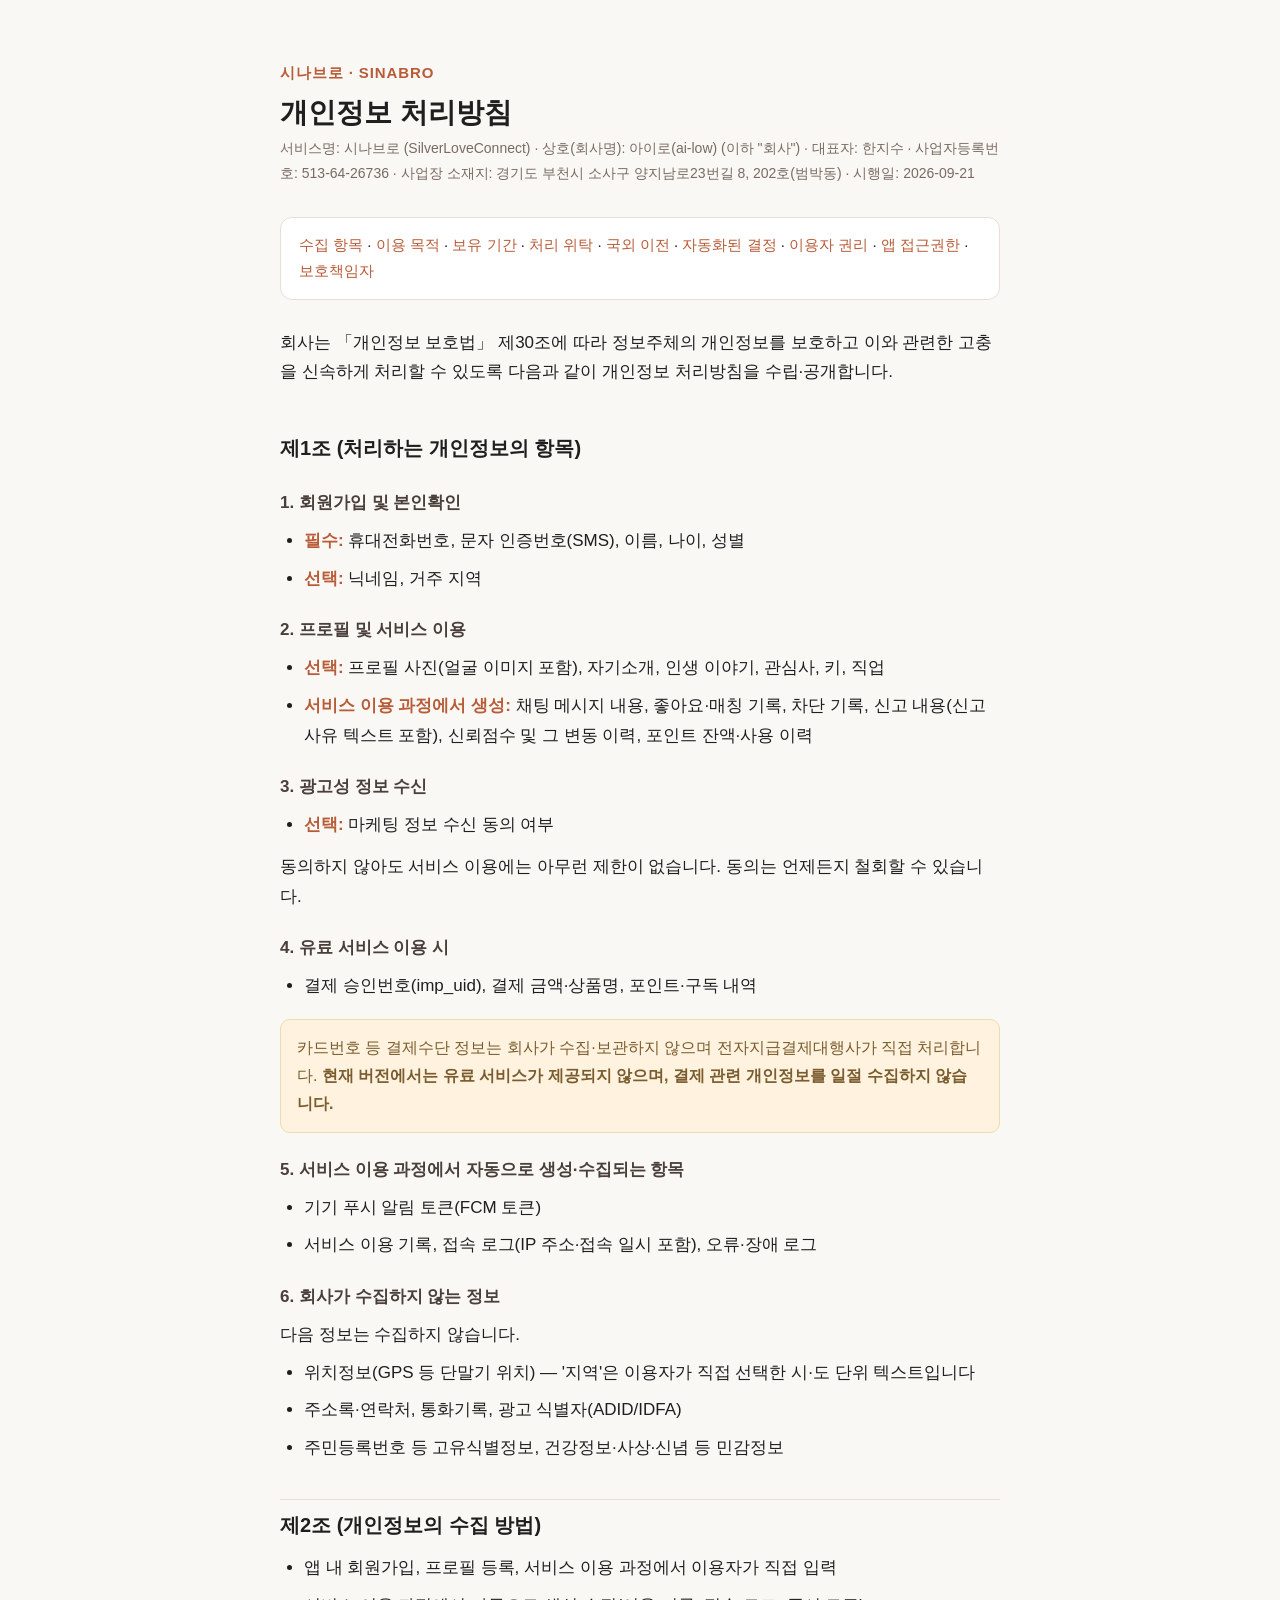
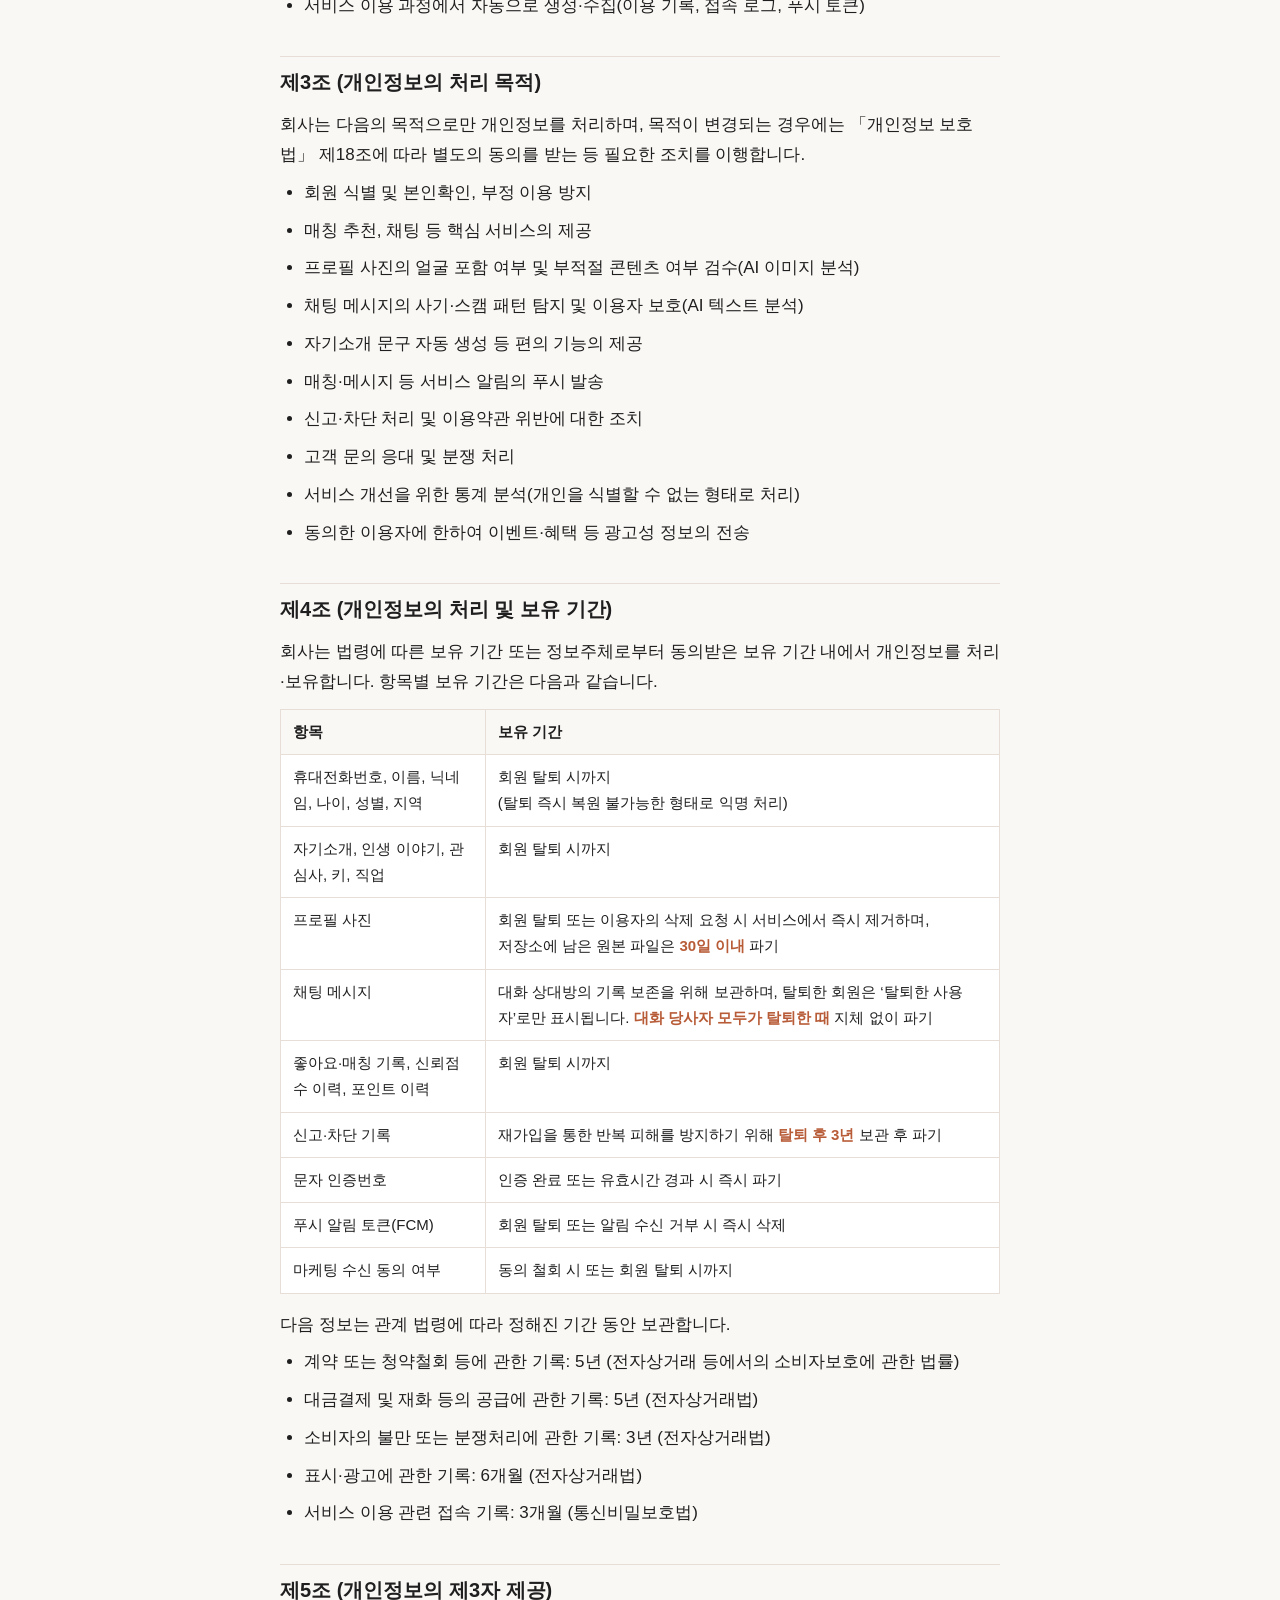
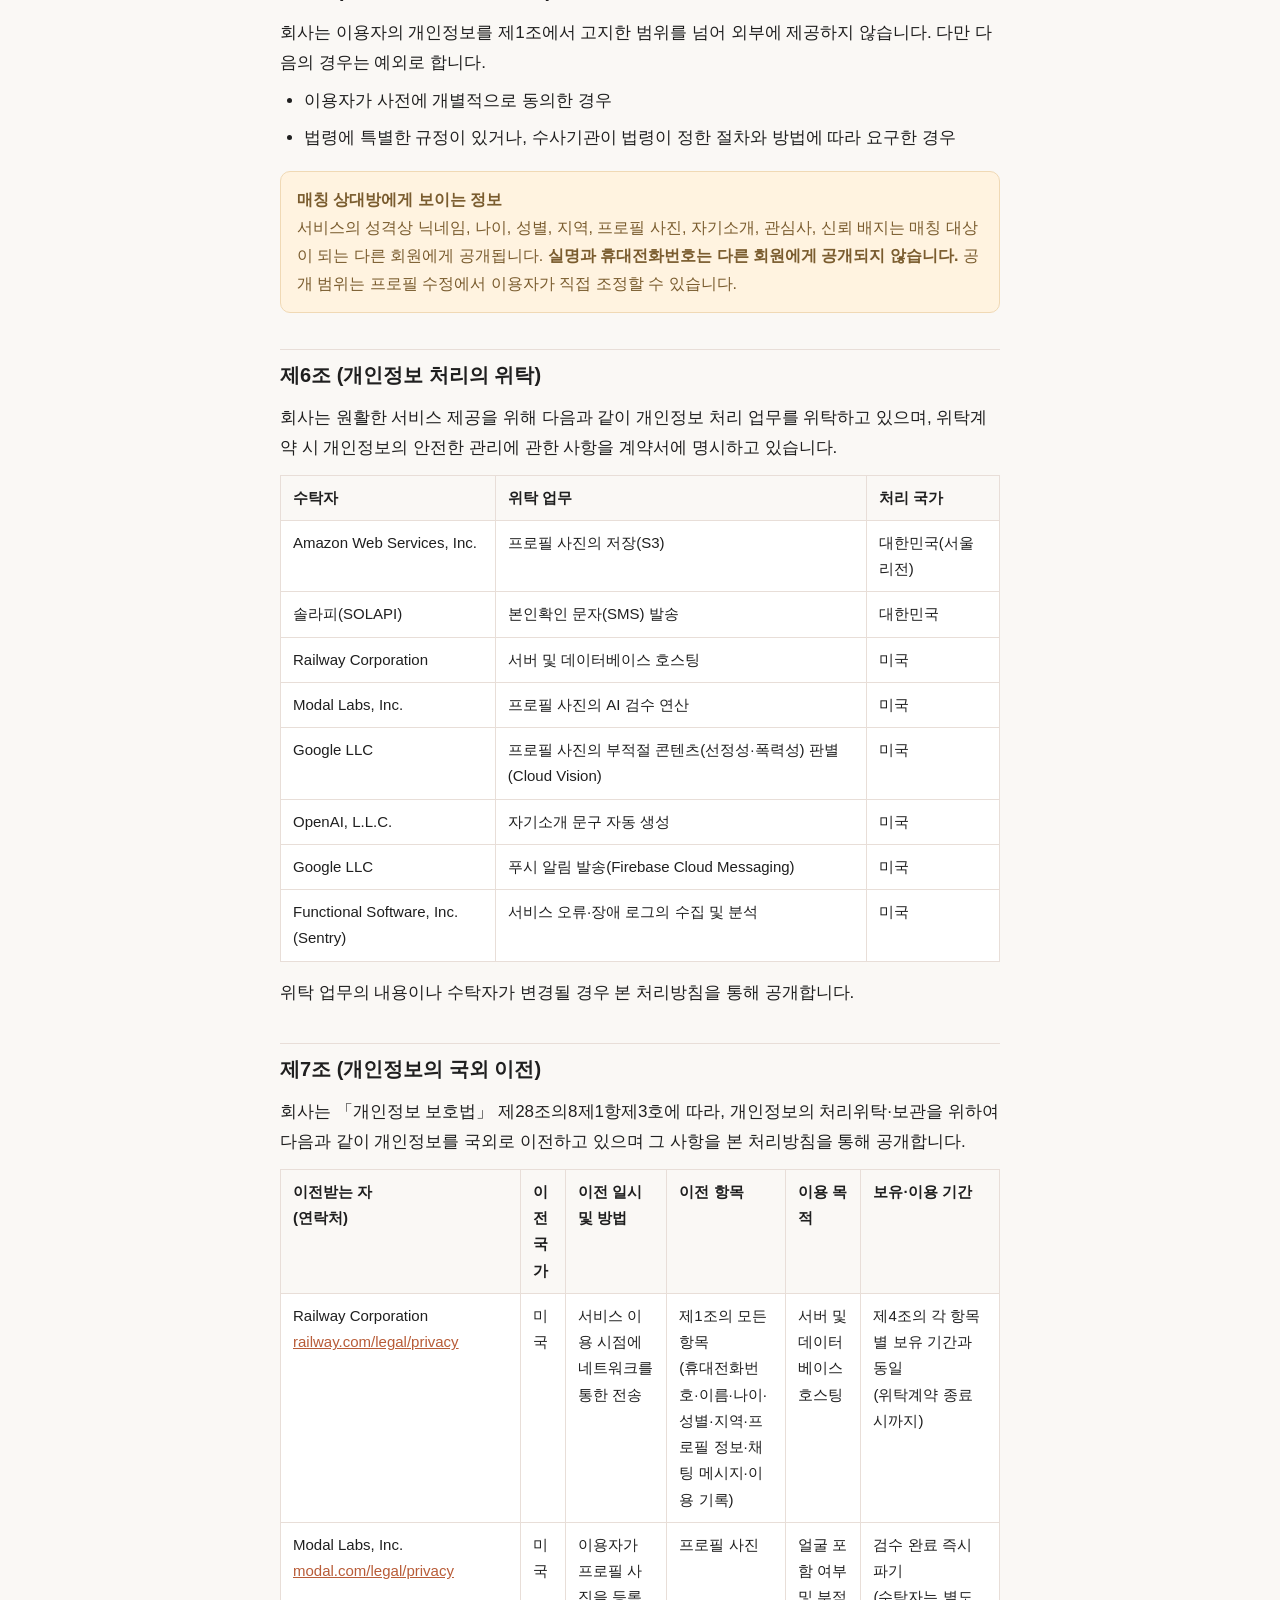
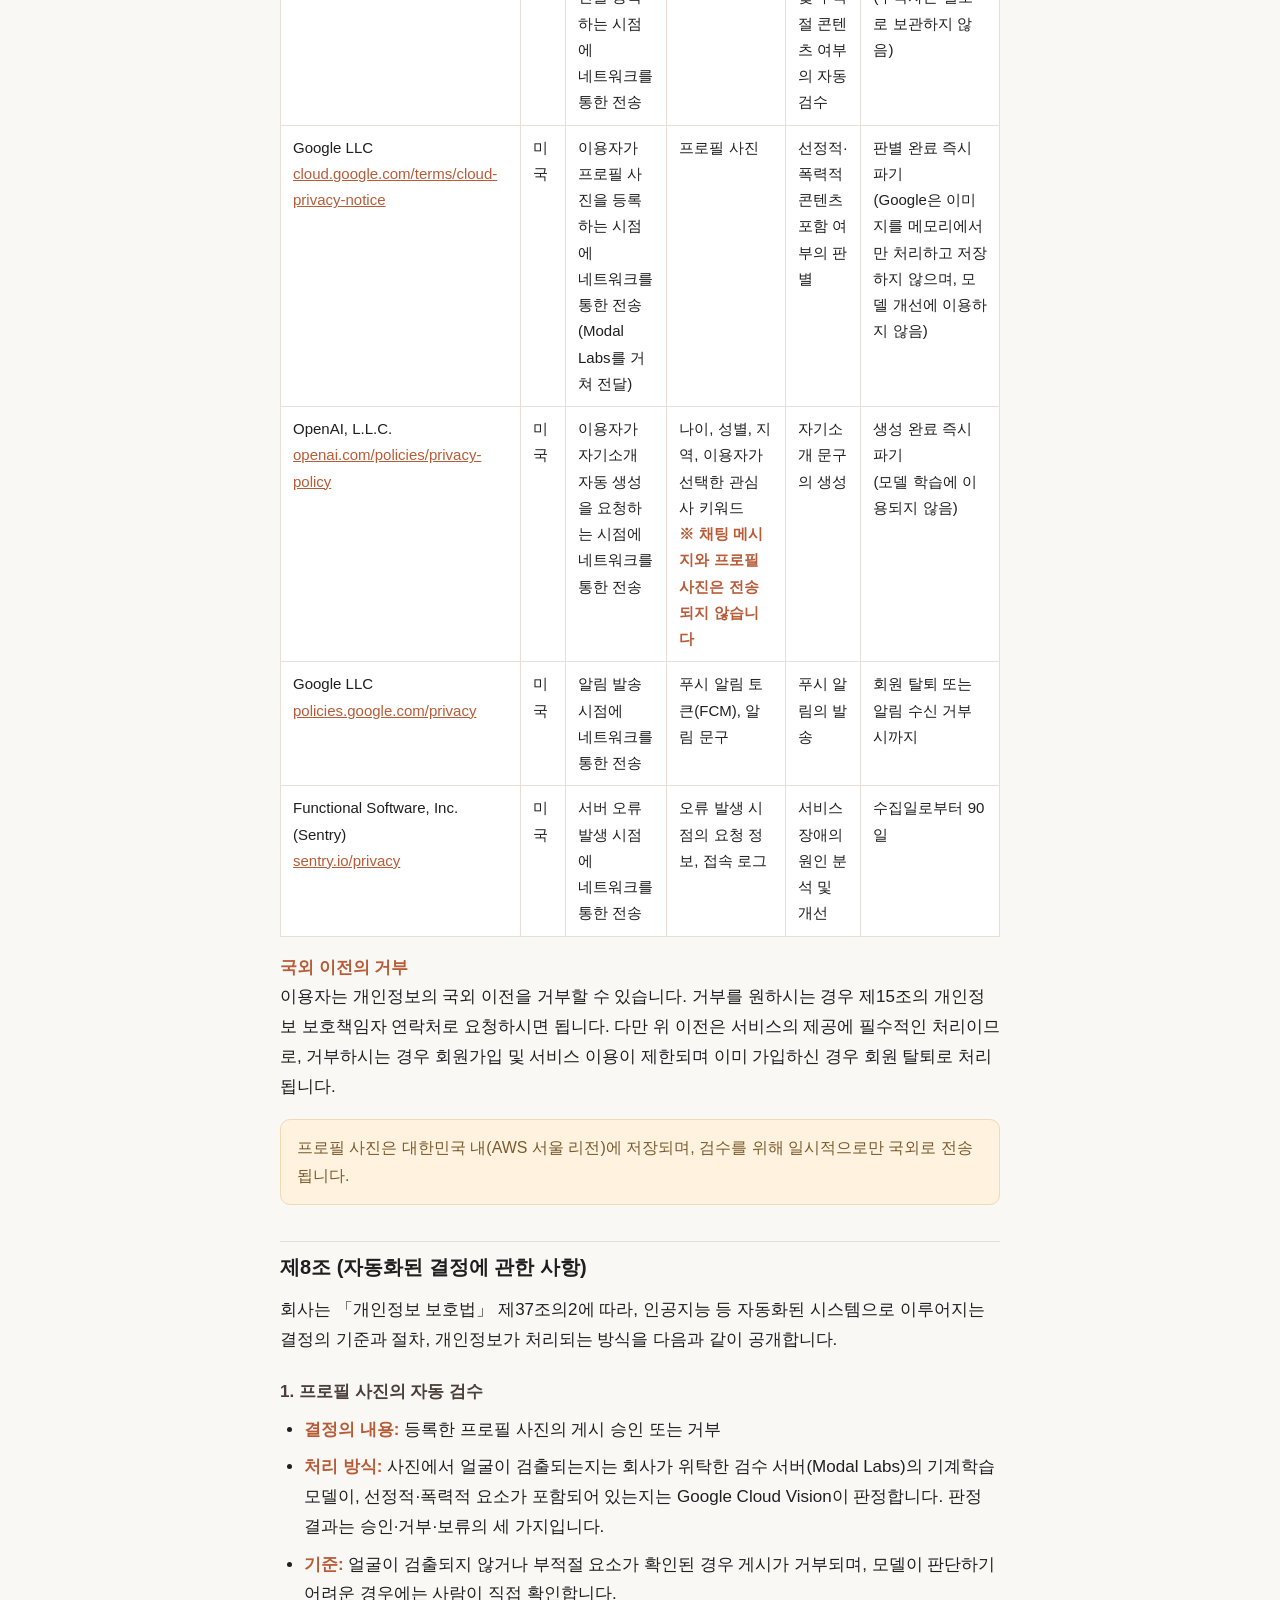
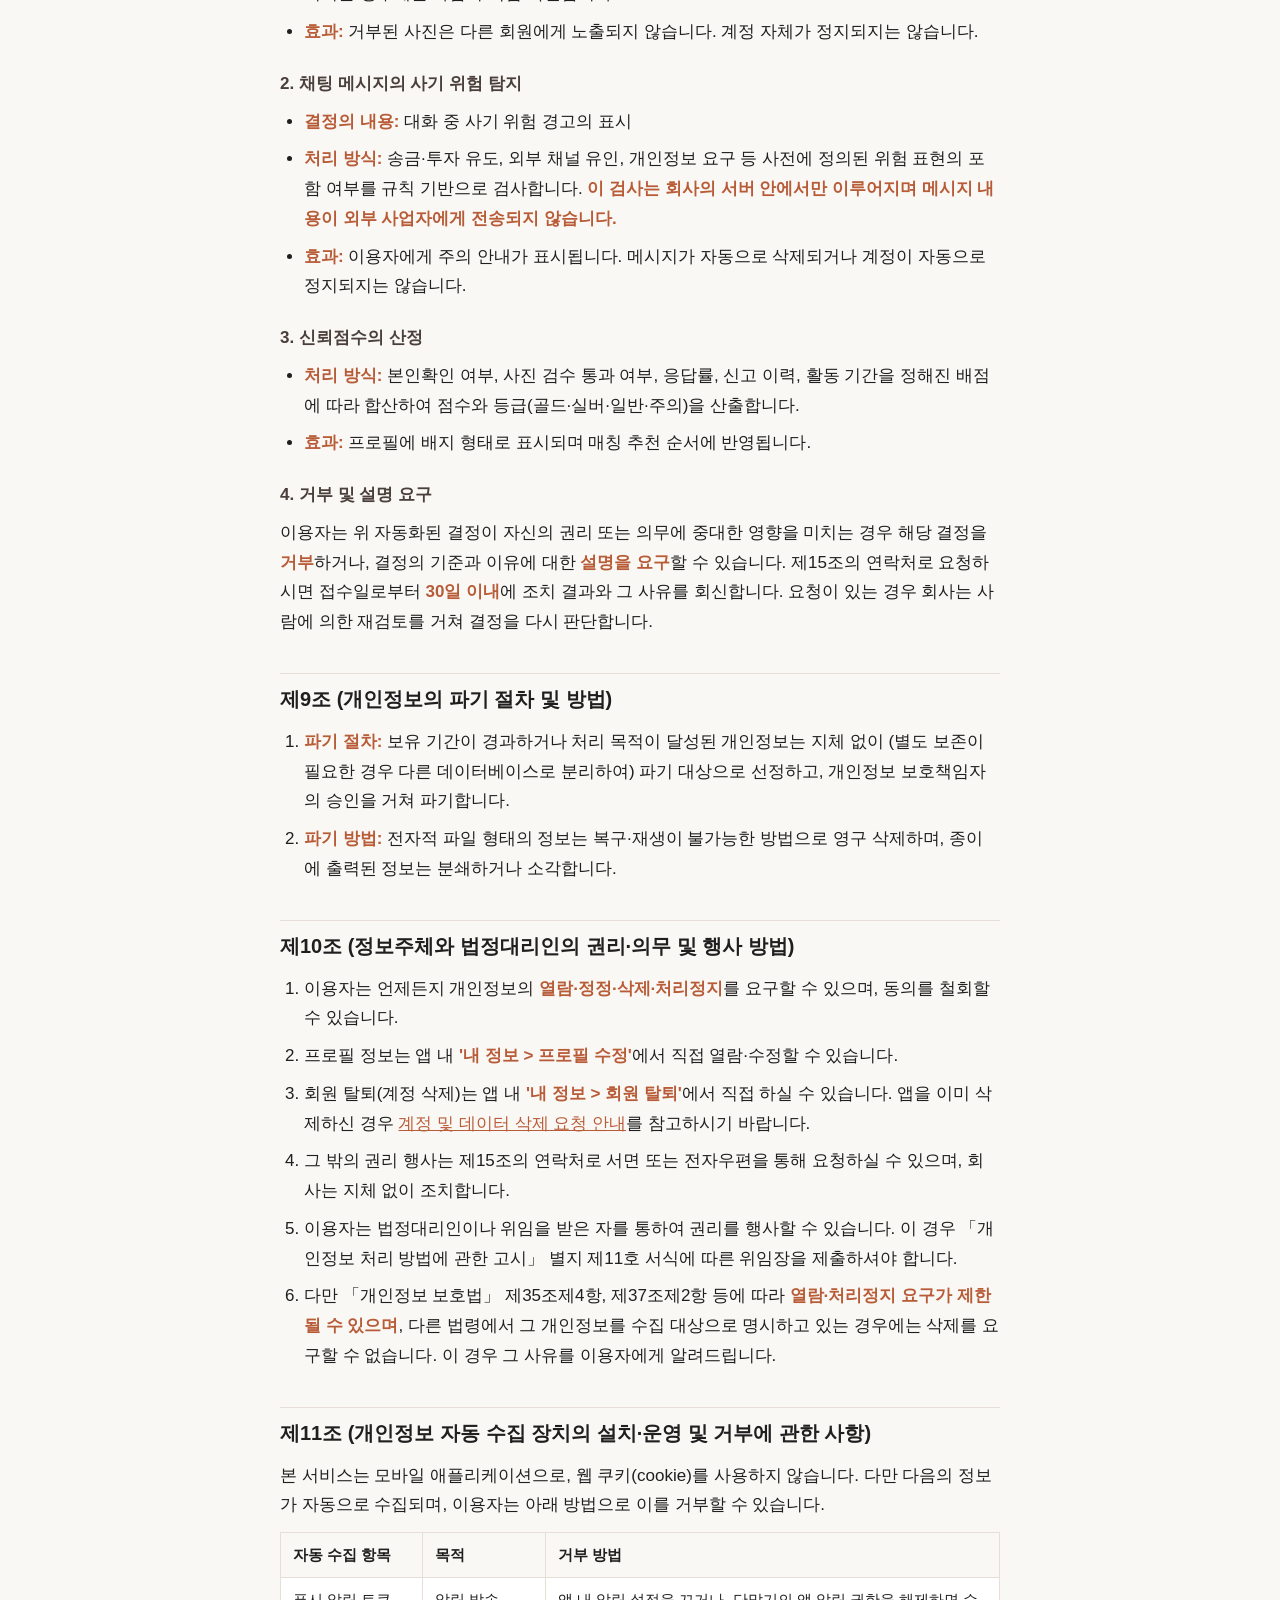
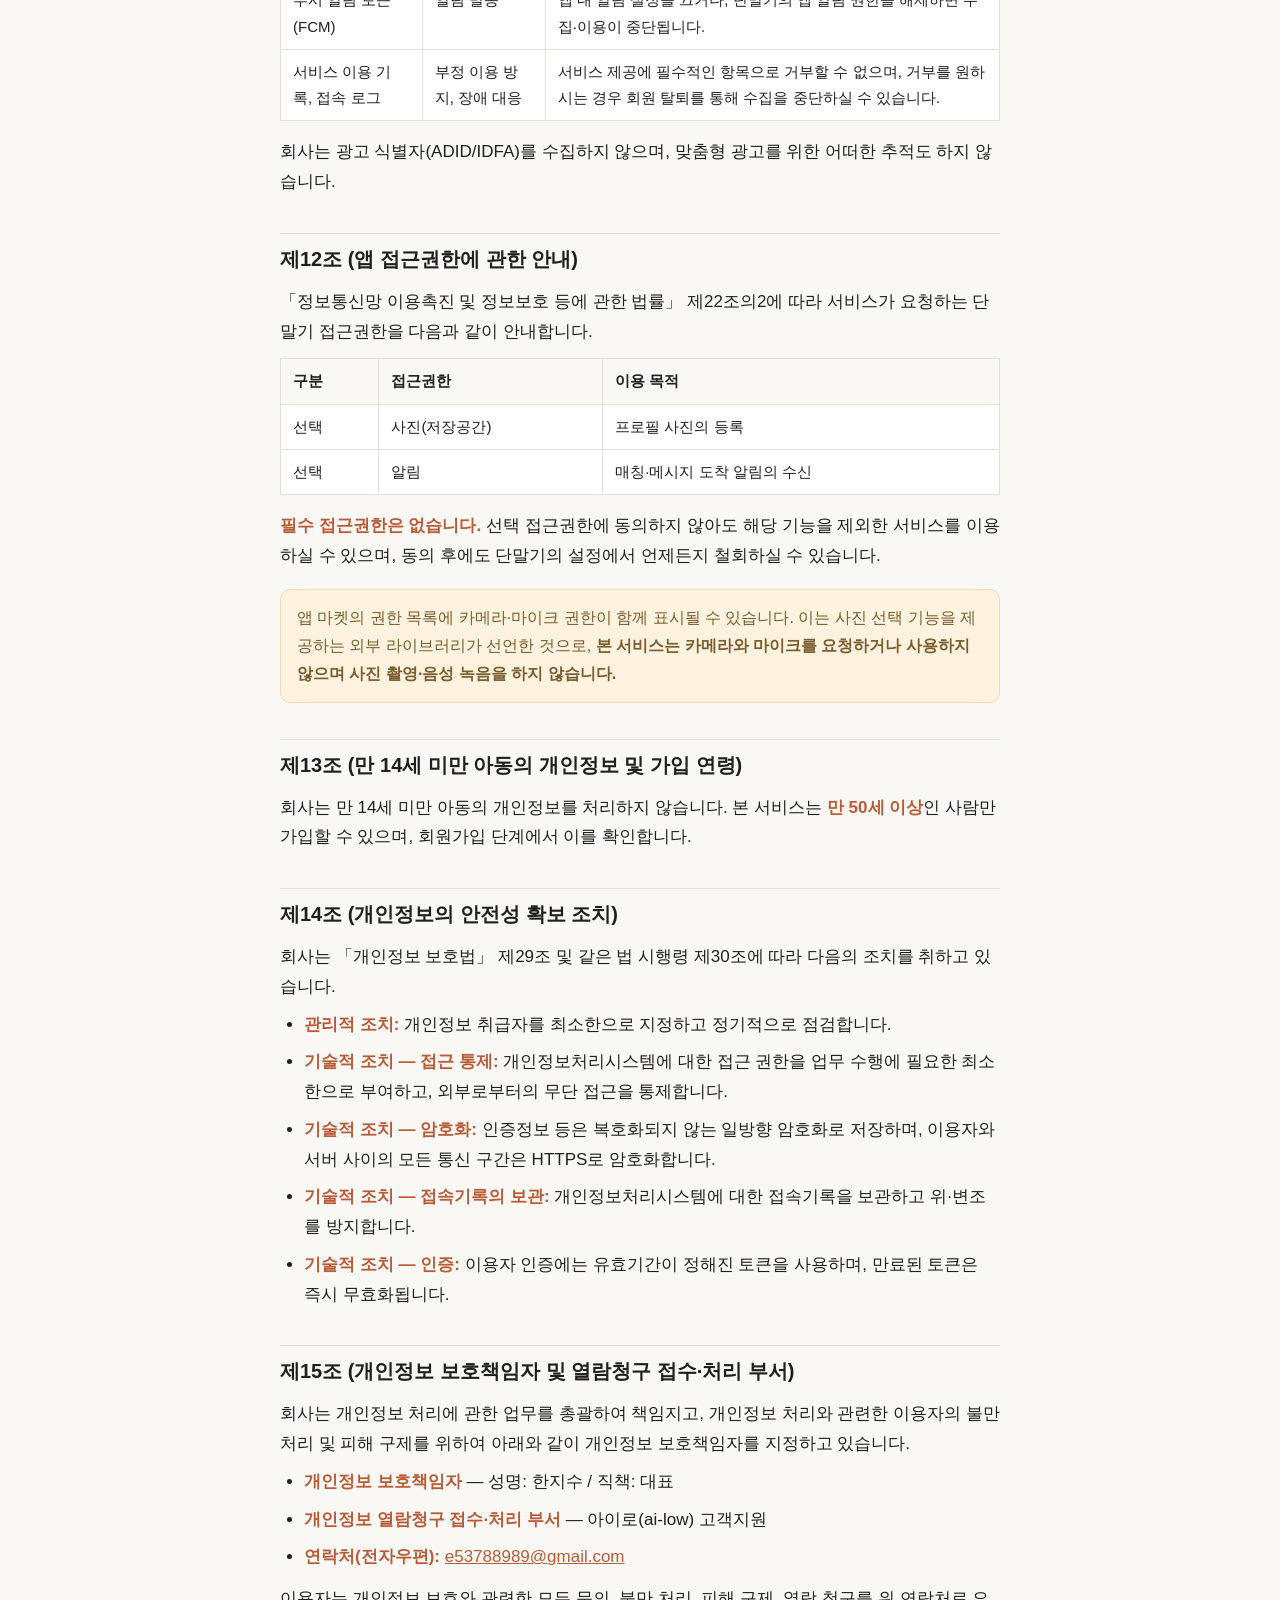
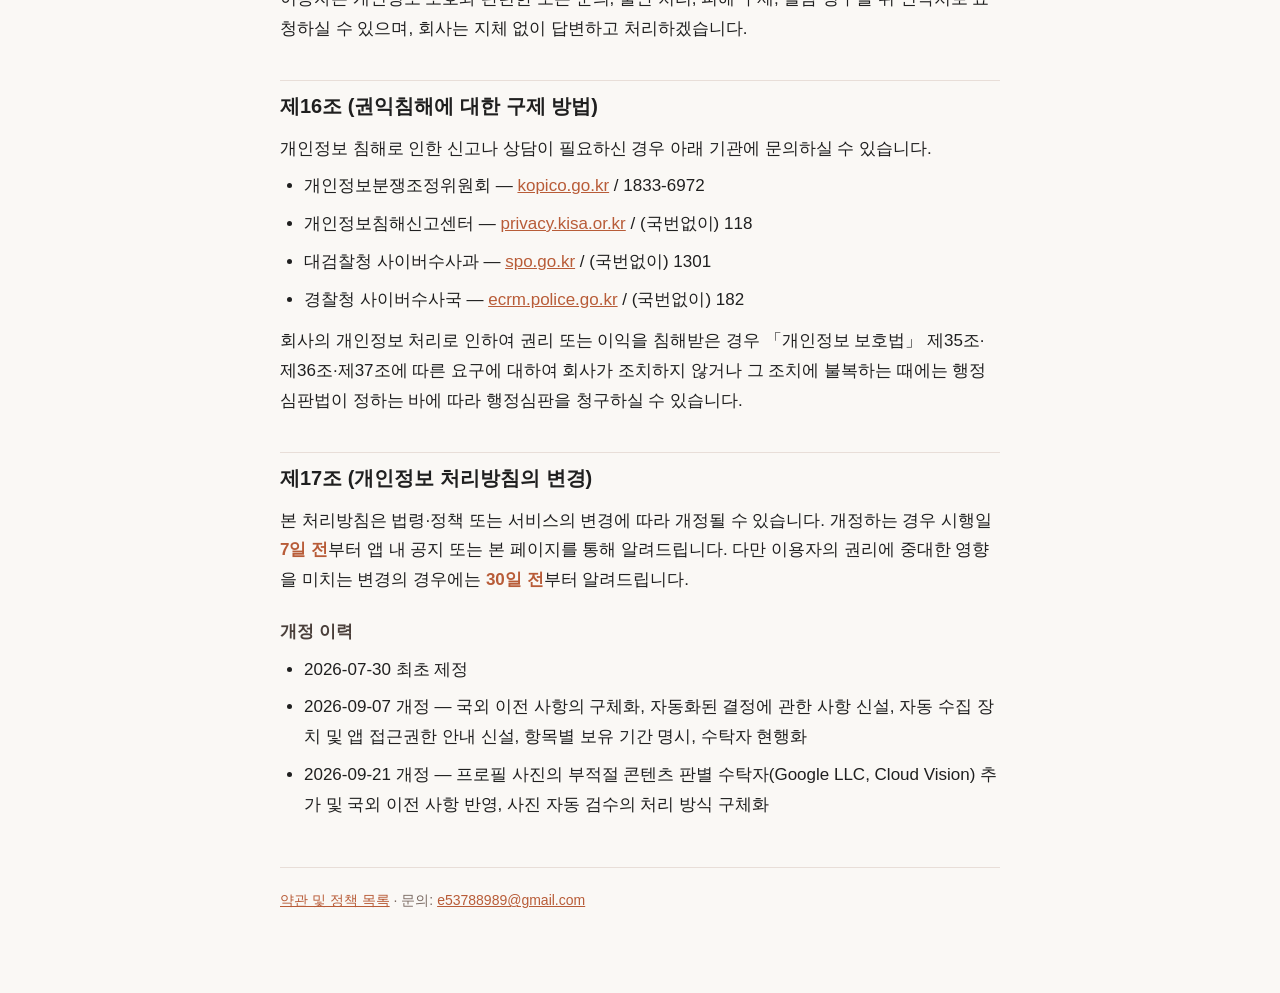
==== commit e87aff18: "docs: 처리방침 — Google Cloud Vision 위탁·국외이전 추가 (시행 2026-09-21) 사진 검수 Modal 앱을 최신 코드로 재배포하면 프로필 사진이 Goog" ====
--- a/privacy.html
+++ b/privacy.html
@@ -16,7 +16,7 @@
       대표자: 한지수 ·
       사업자등록번호: 513-64-26736 ·
       사업장 소재지: 경기도 부천시 소사구 양지남로23번길 8, 202호(범박동) ·
-      시행일: 2026-09-07</p>
+      시행일: 2026-09-21</p>
   </header>
   <nav class="toc">
     <a href="#s1">수집 항목</a> · <a href="#s3">이용 목적</a> · <a href="#s4">보유 기간</a> · <a href="#s6">처리 위탁</a> · <a href="#s7">국외 이전</a> · <a href="#s8">자동화된 결정</a> · <a href="#s10">이용자 권리</a> · <a href="#s12">앱 접근권한</a> · <a href="#s15">보호책임자</a>
@@ -142,6 +142,7 @@
       <tr><td>솔라피(SOLAPI)</td><td>본인확인 문자(SMS) 발송</td><td>대한민국</td></tr>
       <tr><td>Railway Corporation</td><td>서버 및 데이터베이스 호스팅</td><td>미국</td></tr>
       <tr><td>Modal Labs, Inc.</td><td>프로필 사진의 AI 검수 연산</td><td>미국</td></tr>
+      <tr><td>Google LLC</td><td>프로필 사진의 부적절 콘텐츠(선정성·폭력성) 판별(Cloud Vision)</td><td>미국</td></tr>
       <tr><td>OpenAI, L.L.C.</td><td>자기소개 문구 자동 생성</td><td>미국</td></tr>
       <tr><td>Google LLC</td><td>푸시 알림 발송(Firebase Cloud Messaging)</td><td>미국</td></tr>
       <tr><td>Functional Software, Inc. (Sentry)</td><td>서비스 오류·장애 로그의 수집 및 분석</td><td>미국</td></tr>
@@ -177,6 +178,14 @@
         <td>검수 완료 즉시 파기<br>(수탁자는 별도로 보관하지 않음)</td>
       </tr>
       <tr>
+        <td>Google LLC<br><a href="https://cloud.google.com/terms/cloud-privacy-notice">cloud.google.com/terms/cloud-privacy-notice</a></td>
+        <td>미국</td>
+        <td>이용자가 프로필 사진을 등록하는 시점에<br>네트워크를 통한 전송(Modal Labs를 거쳐 전달)</td>
+        <td>프로필 사진</td>
+        <td>선정적·폭력적 콘텐츠 포함 여부의 판별</td>
+        <td>판별 완료 즉시 파기<br>(Google은 이미지를 메모리에서만 처리하고 저장하지 않으며, 모델 개선에 이용하지 않음)</td>
+      </tr>
+      <tr>
         <td>OpenAI, L.L.C.<br><a href="https://openai.com/policies/privacy-policy">openai.com/policies/privacy-policy</a></td>
         <td>미국</td>
         <td>이용자가 자기소개 자동 생성을 요청하는 시점에<br>네트워크를 통한 전송</td>
@@ -218,8 +227,8 @@
     <h3>1. 프로필 사진의 자동 검수</h3>
     <ul>
       <li><strong>결정의 내용:</strong> 등록한 프로필 사진의 게시 승인 또는 거부</li>
-      <li><strong>처리 방식:</strong> 사진에서 얼굴이 검출되는지, 선정적·폭력적 요소가 포함되어 있는지를
-          기계학습 모델이 판정합니다. 판정 결과는 승인·거부·보류의 세 가지입니다.</li>
+      <li><strong>처리 방식:</strong> 사진에서 얼굴이 검출되는지는 회사가 위탁한 검수 서버(Modal Labs)의 기계학습 모델이,
+          선정적·폭력적 요소가 포함되어 있는지는 Google Cloud Vision이 판정합니다. 판정 결과는 승인·거부·보류의 세 가지입니다.</li>
       <li><strong>기준:</strong> 얼굴이 검출되지 않거나 부적절 요소가 확인된 경우 게시가 거부되며,
           모델이 판단하기 어려운 경우에는 사람이 직접 확인합니다.</li>
       <li><strong>효과:</strong> 거부된 사진은 다른 회원에게 노출되지 않습니다. 계정 자체가 정지되지는 않습니다.</li>
@@ -356,6 +365,7 @@
       <li>2026-07-30 최초 제정</li>
       <li>2026-09-07 개정 — 국외 이전 사항의 구체화, 자동화된 결정에 관한 사항 신설,
           자동 수집 장치 및 앱 접근권한 안내 신설, 항목별 보유 기간 명시, 수탁자 현행화</li>
+      <li>2026-09-21 개정 — 프로필 사진의 부적절 콘텐츠 판별 수탁자(Google LLC, Cloud Vision) 추가 및 국외 이전 사항 반영, 사진 자동 검수의 처리 방식 구체화</li>
     </ul>
   </main>
   <footer class="site">
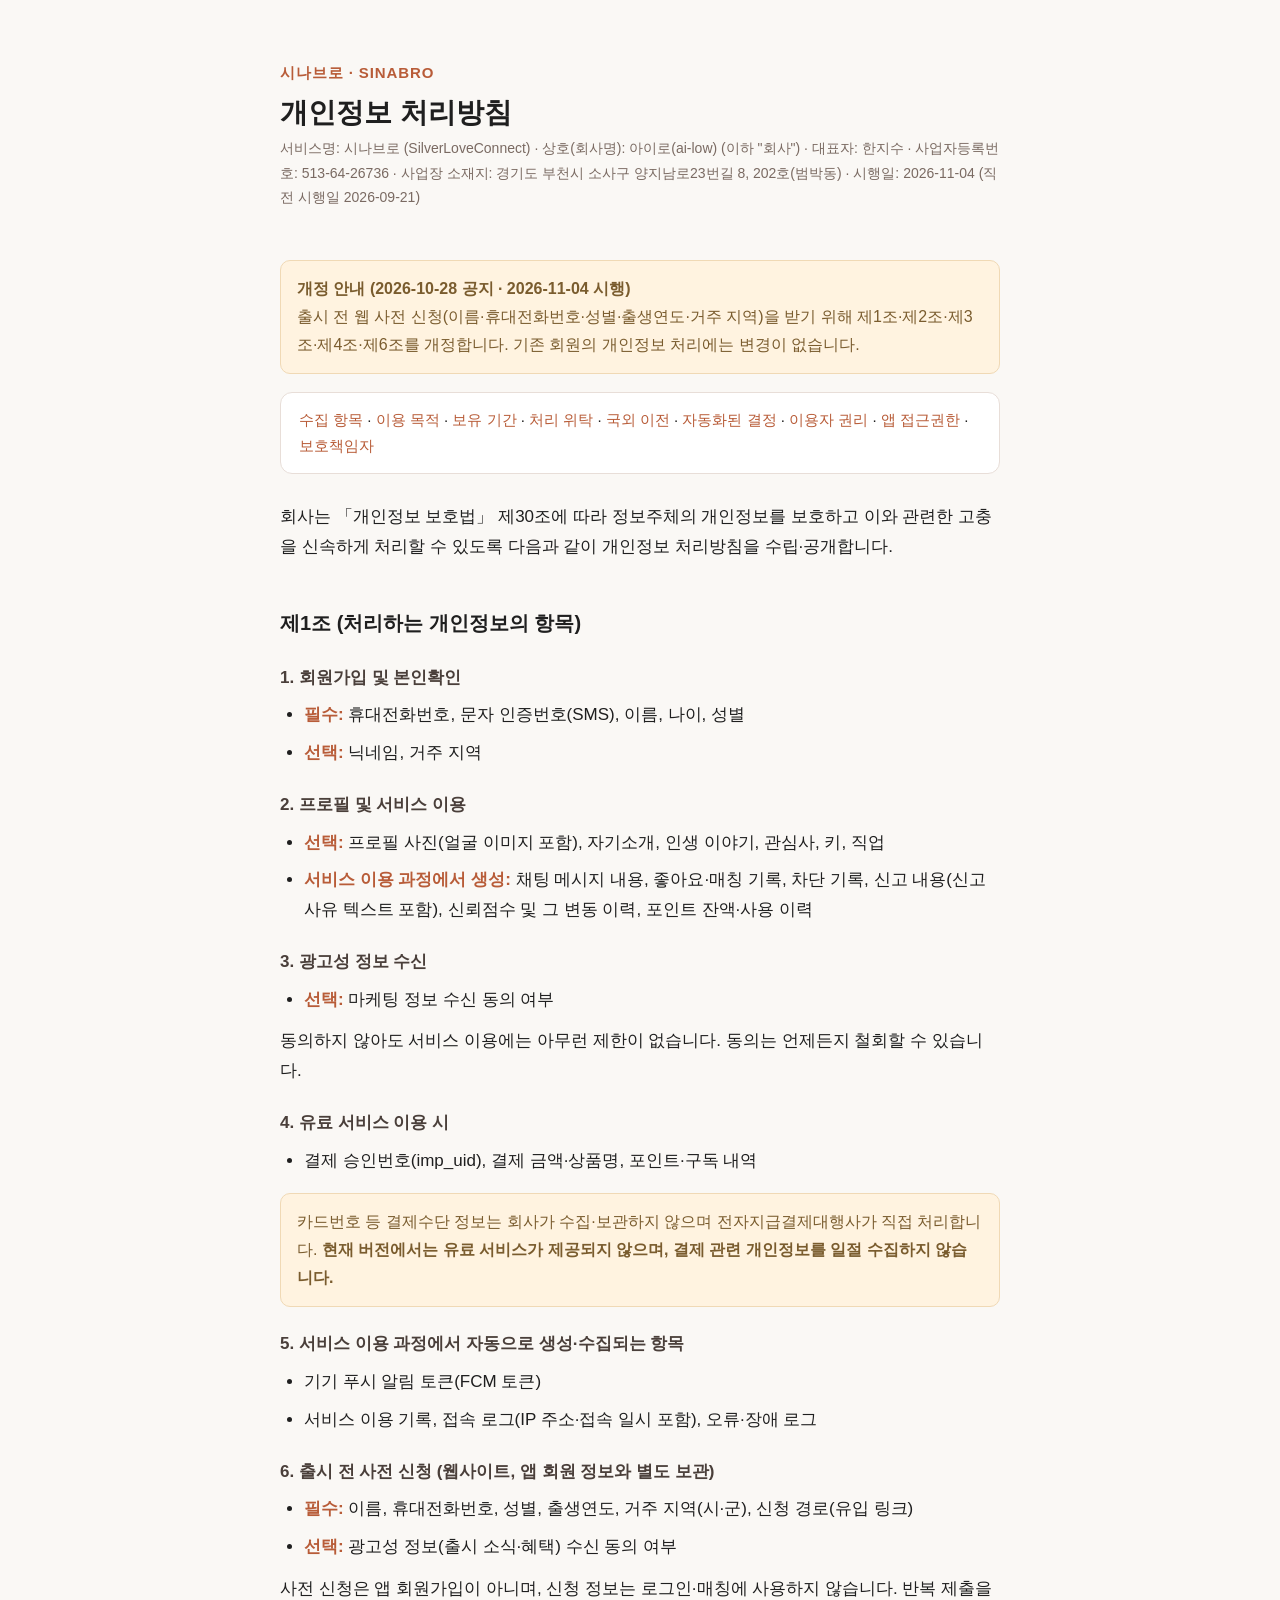
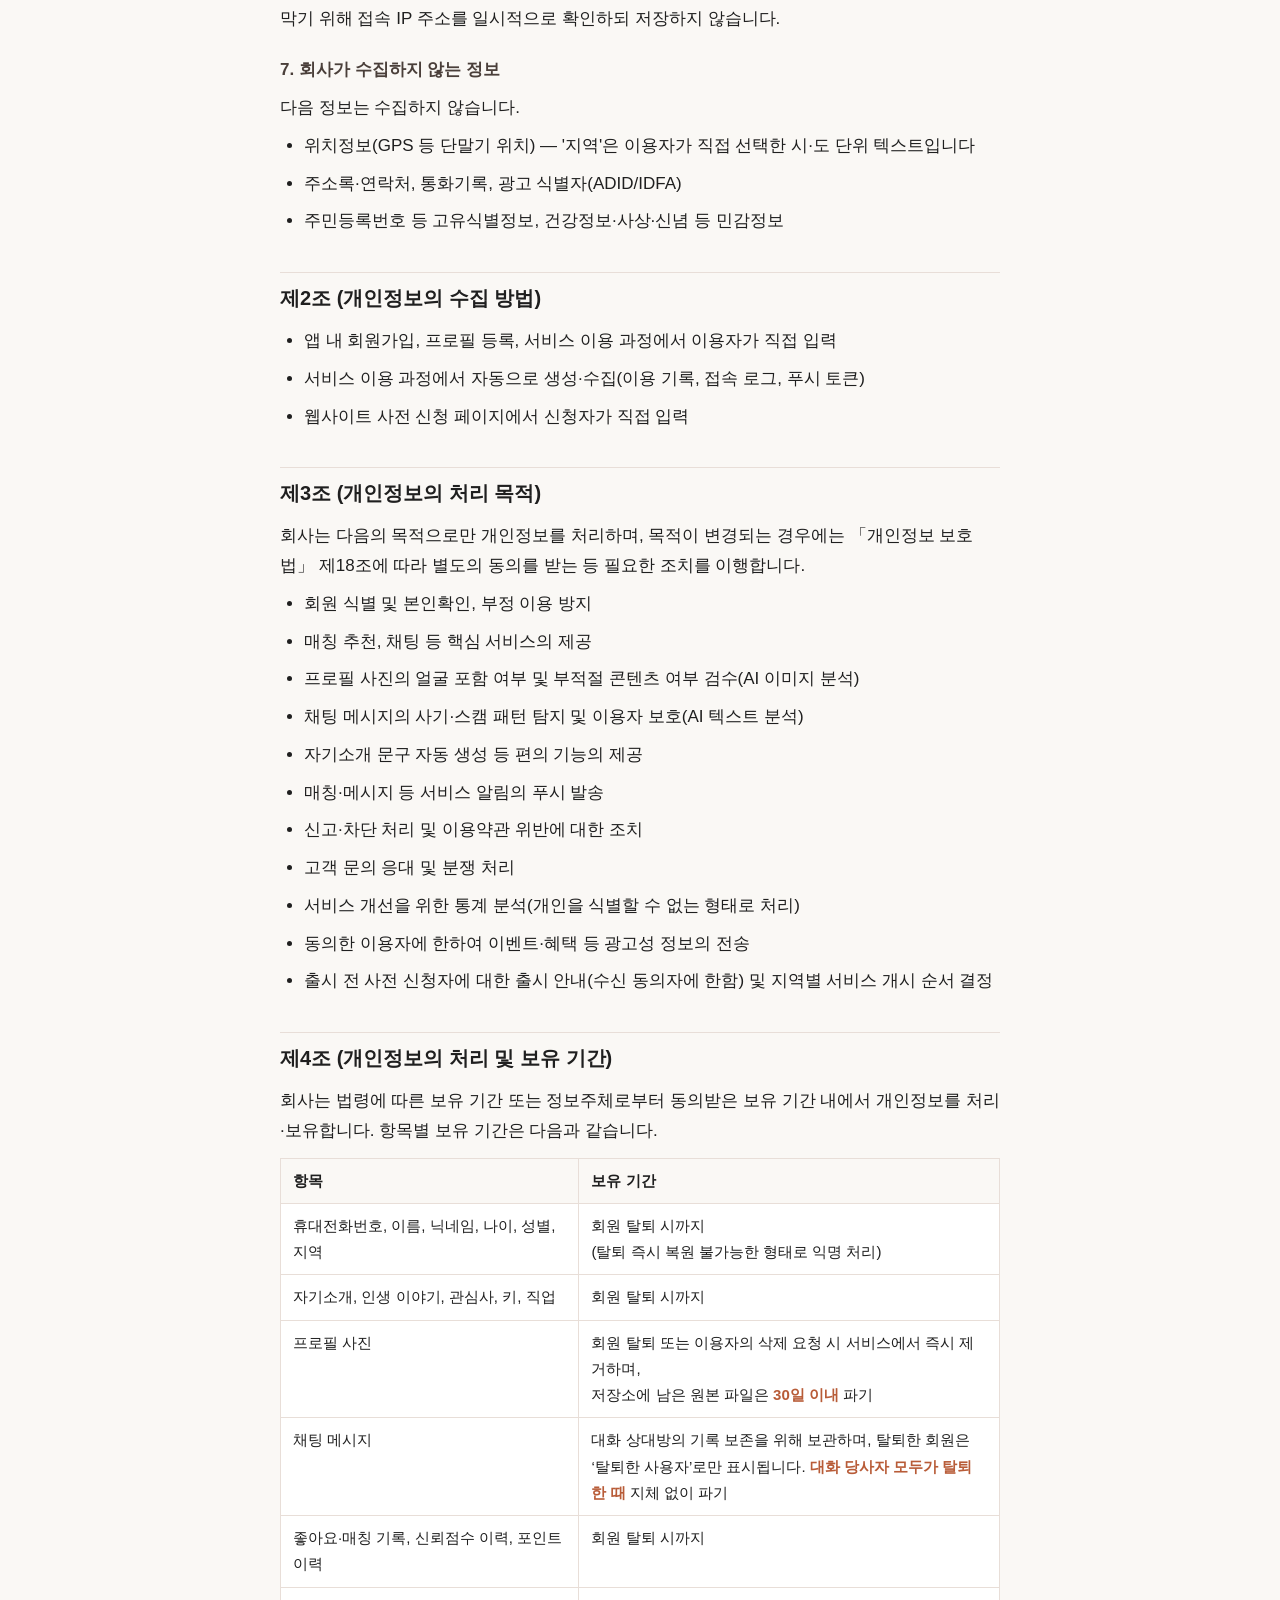
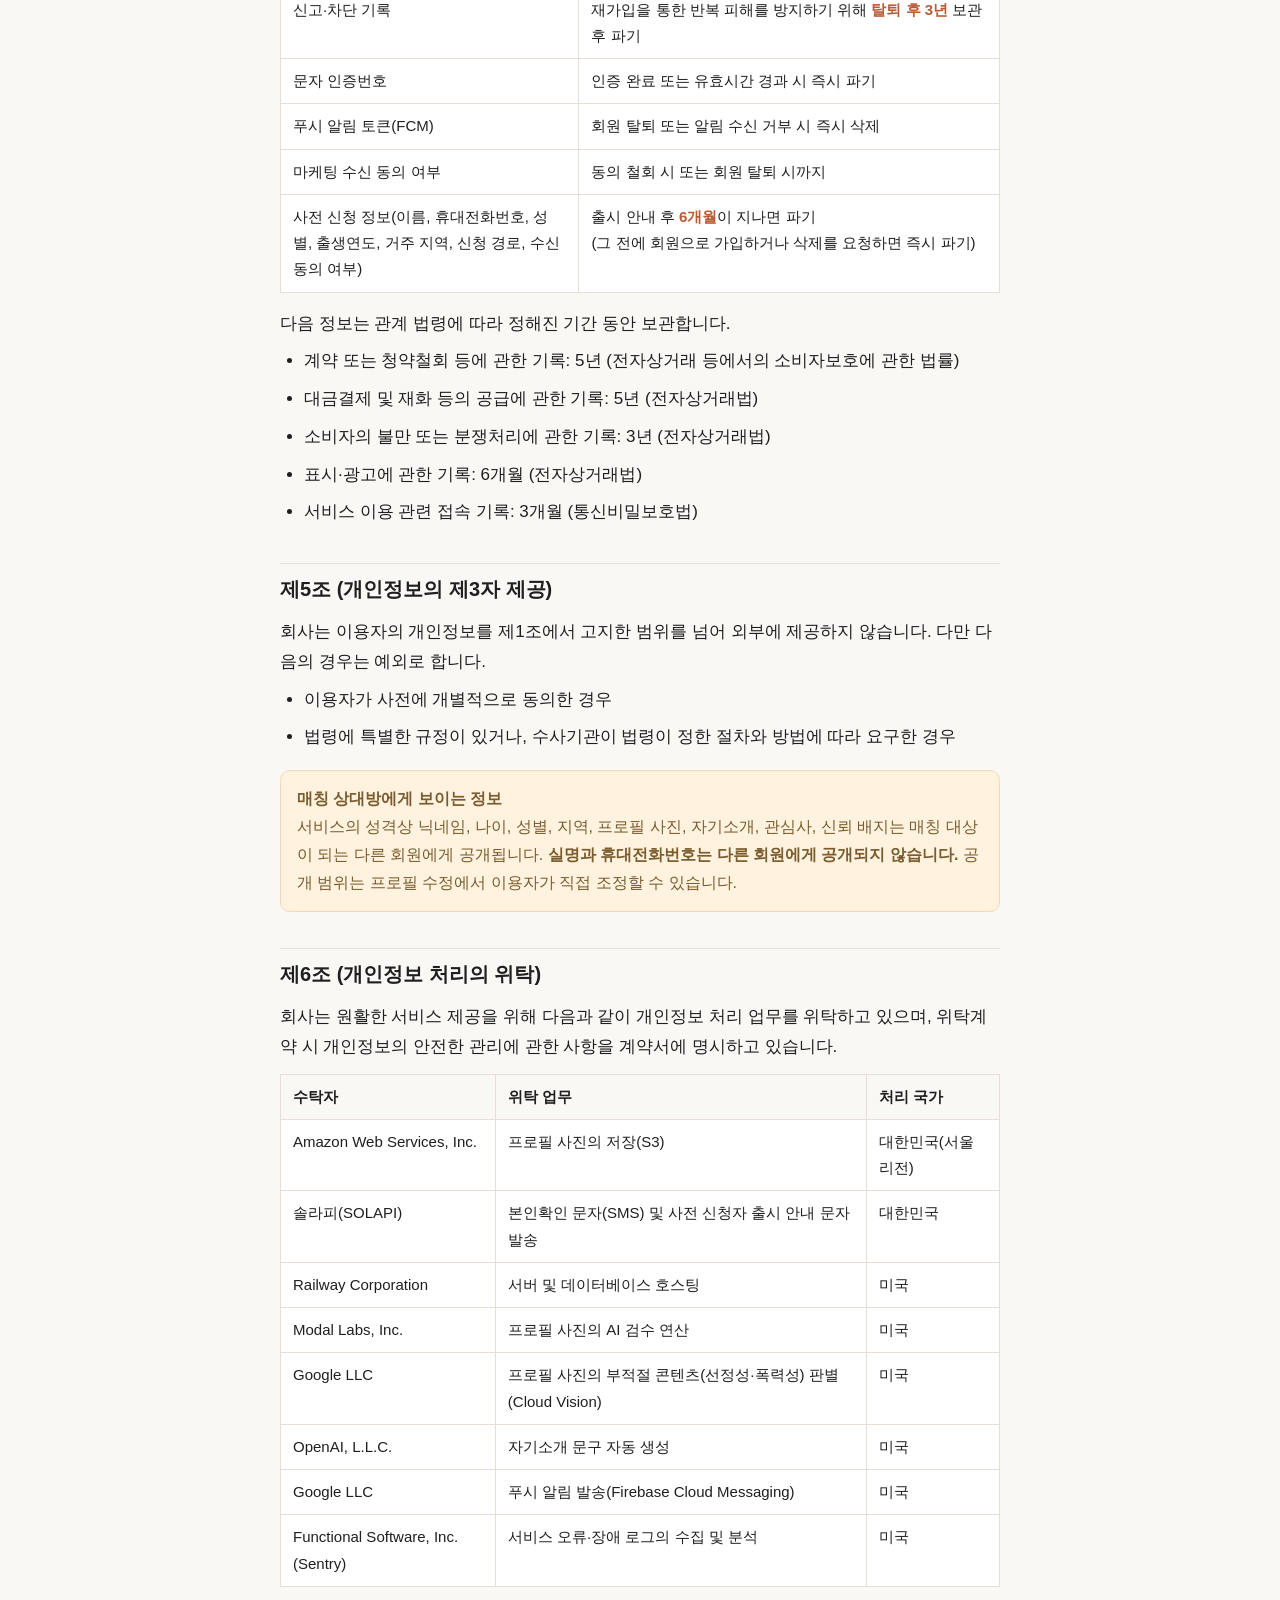
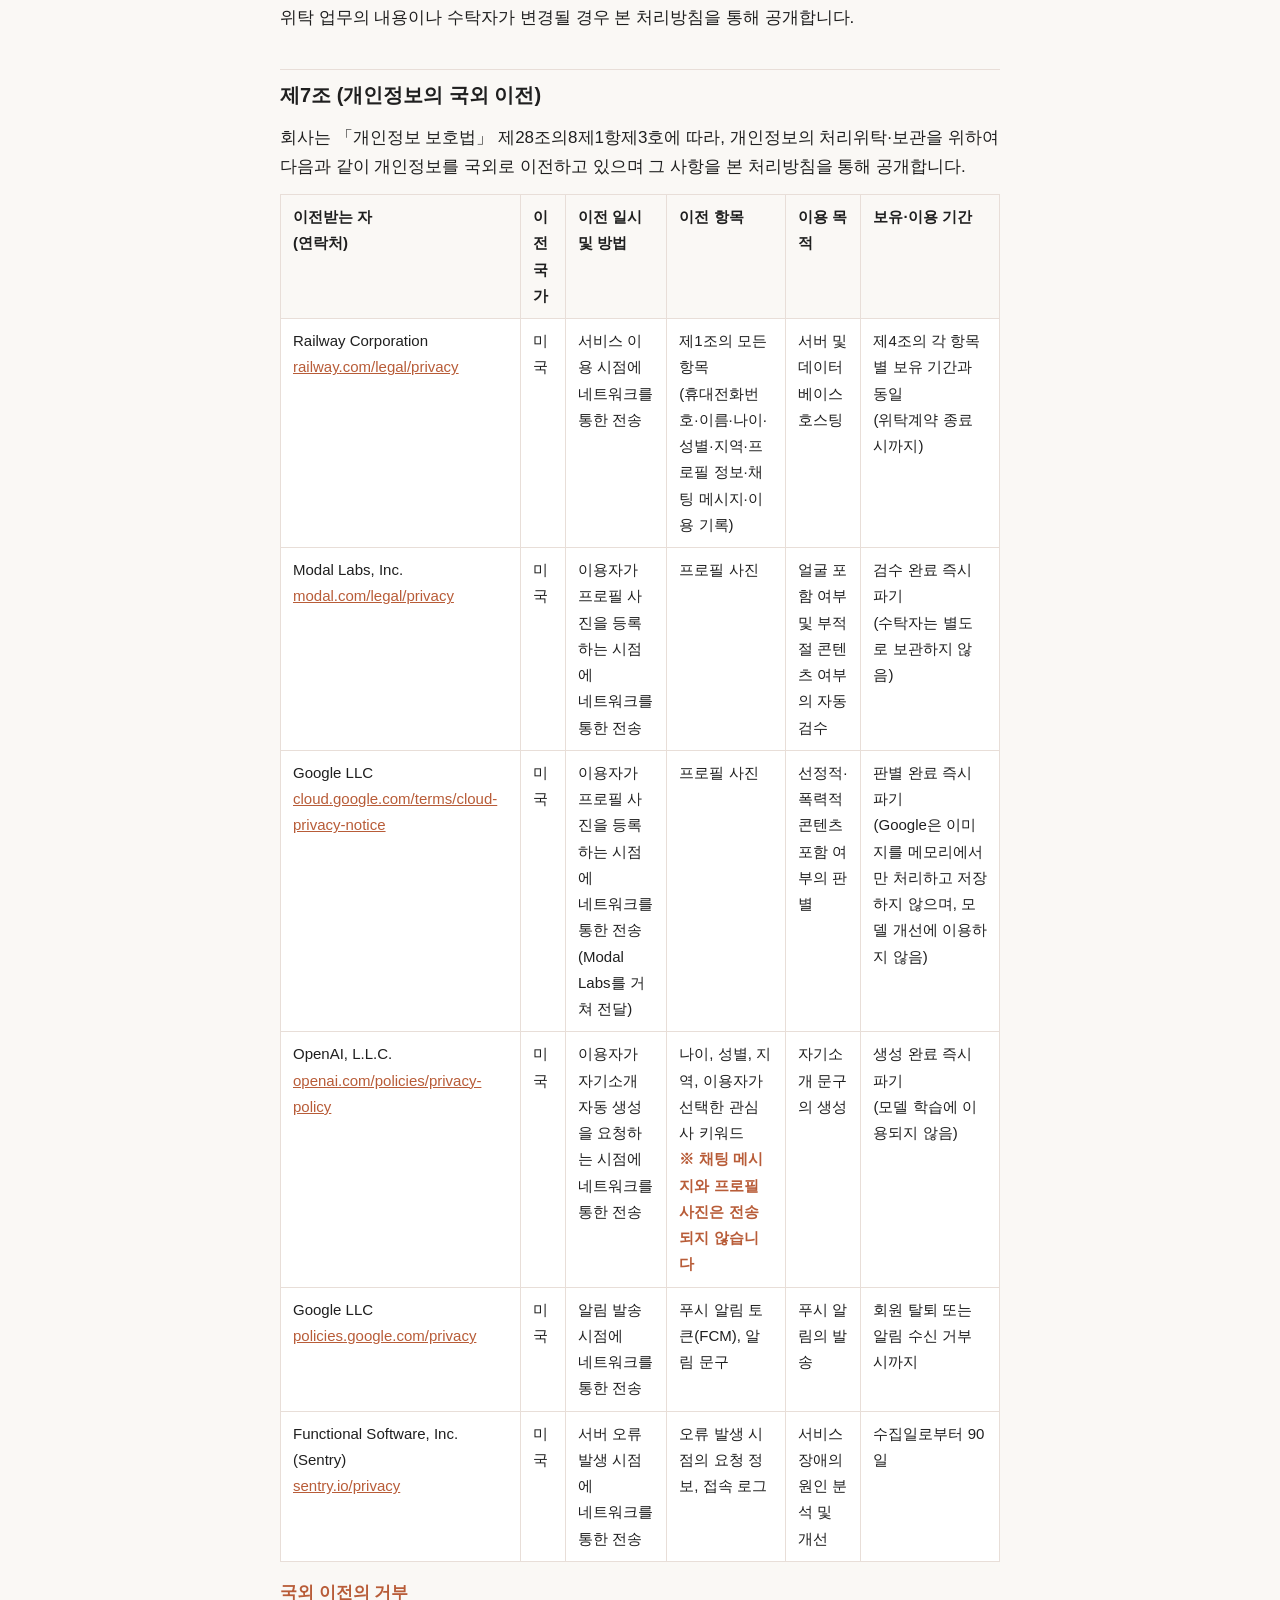
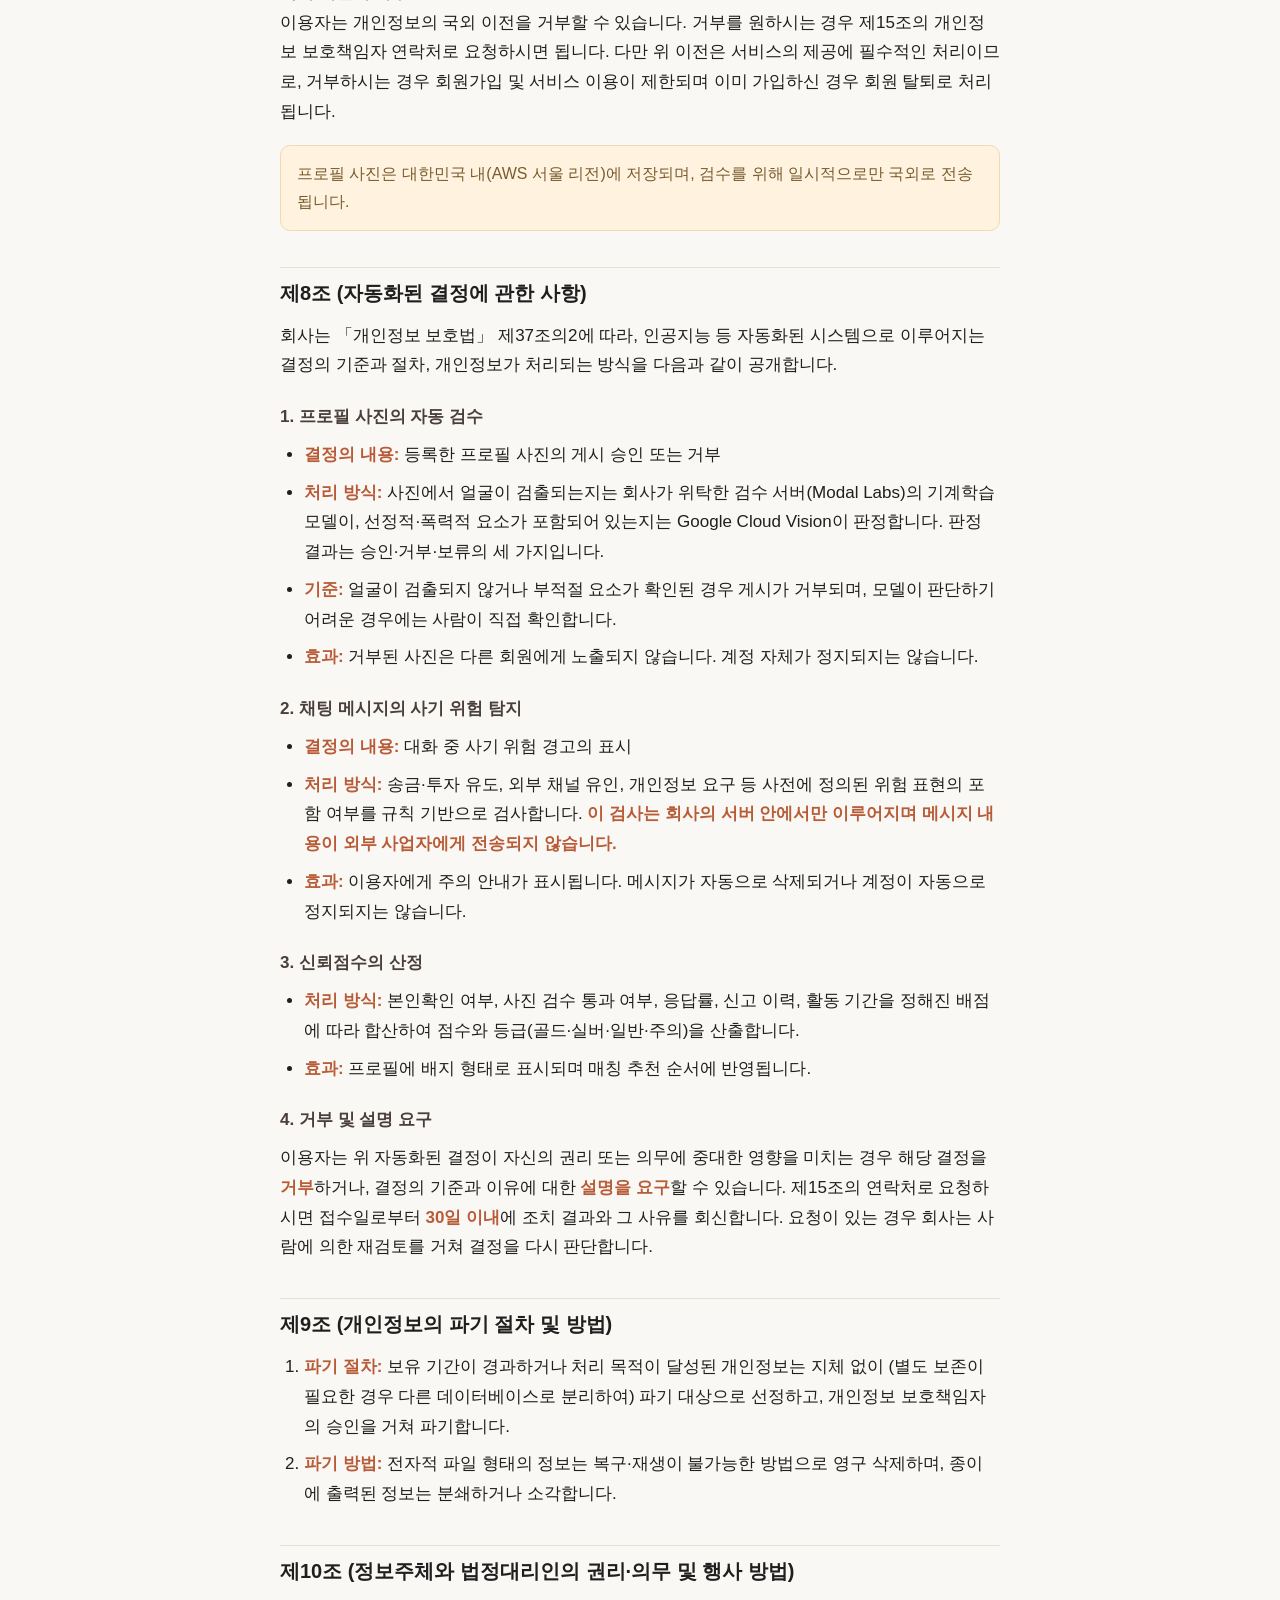
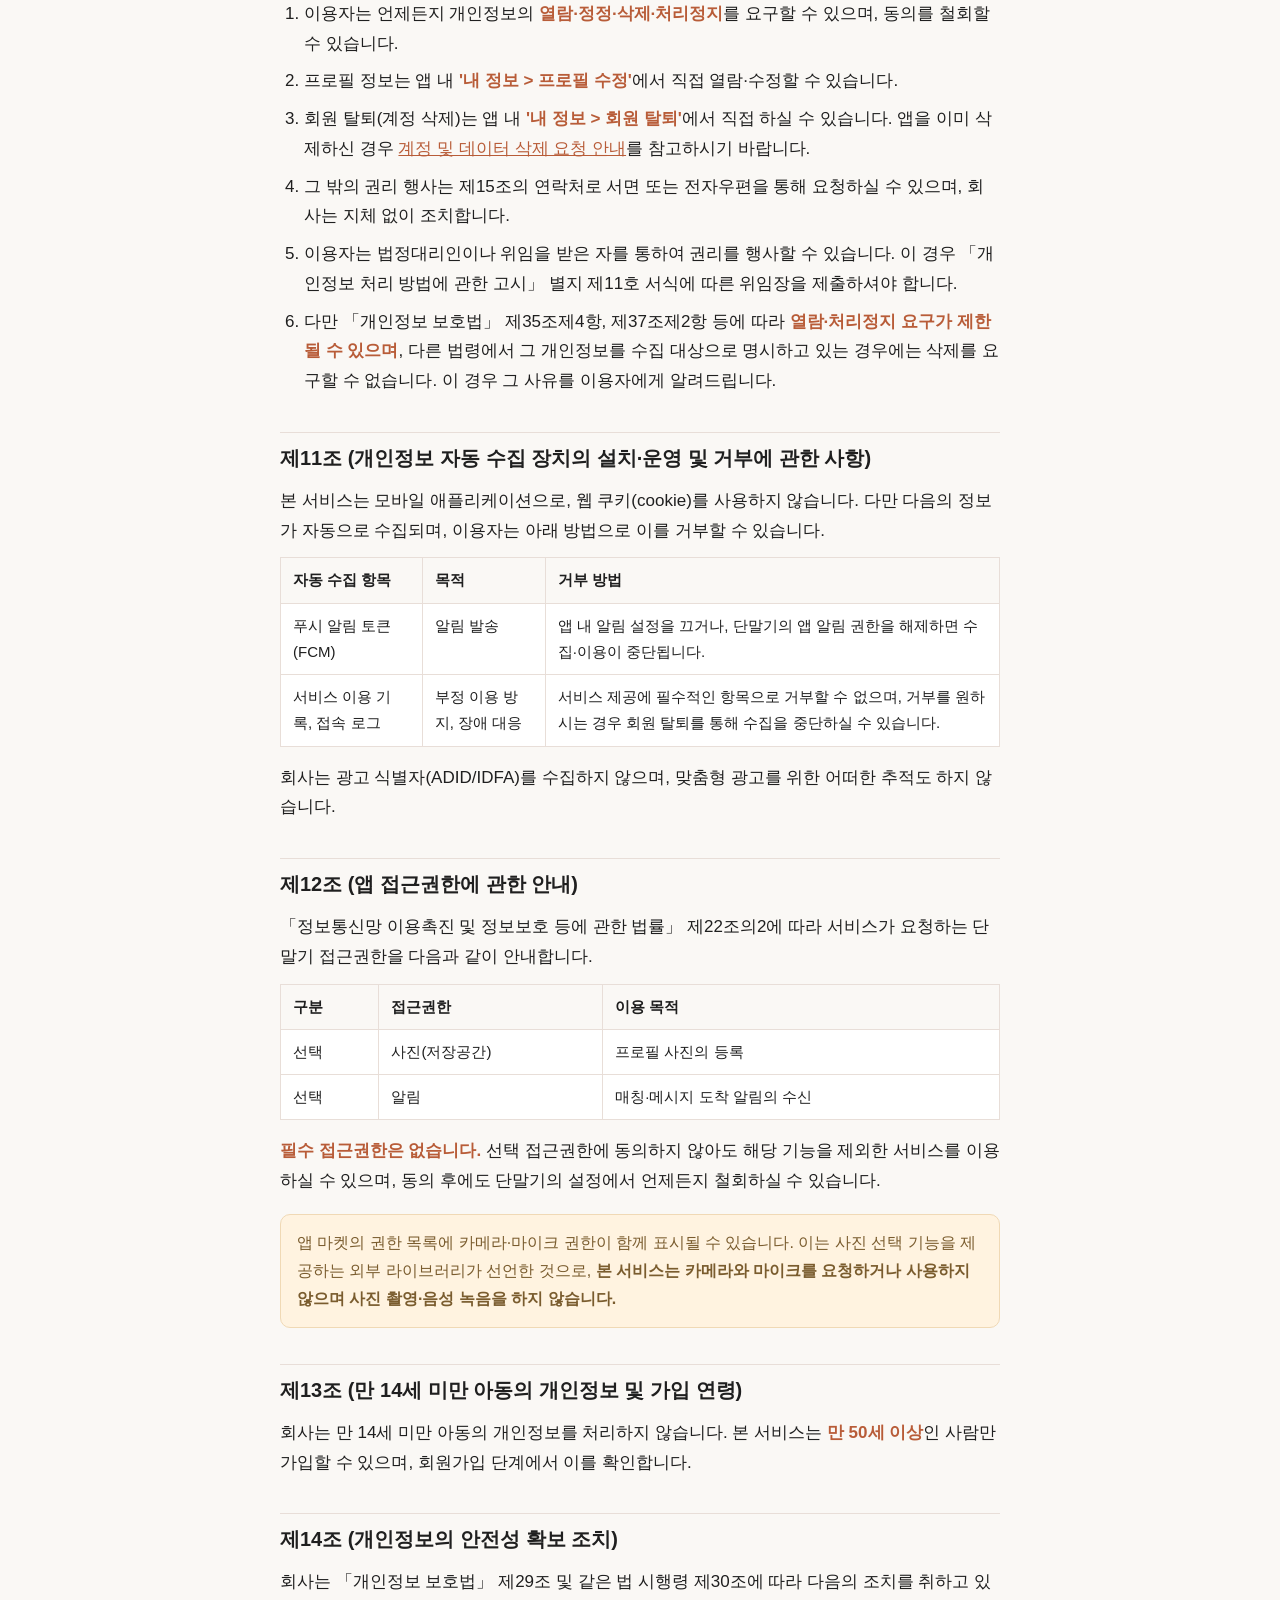
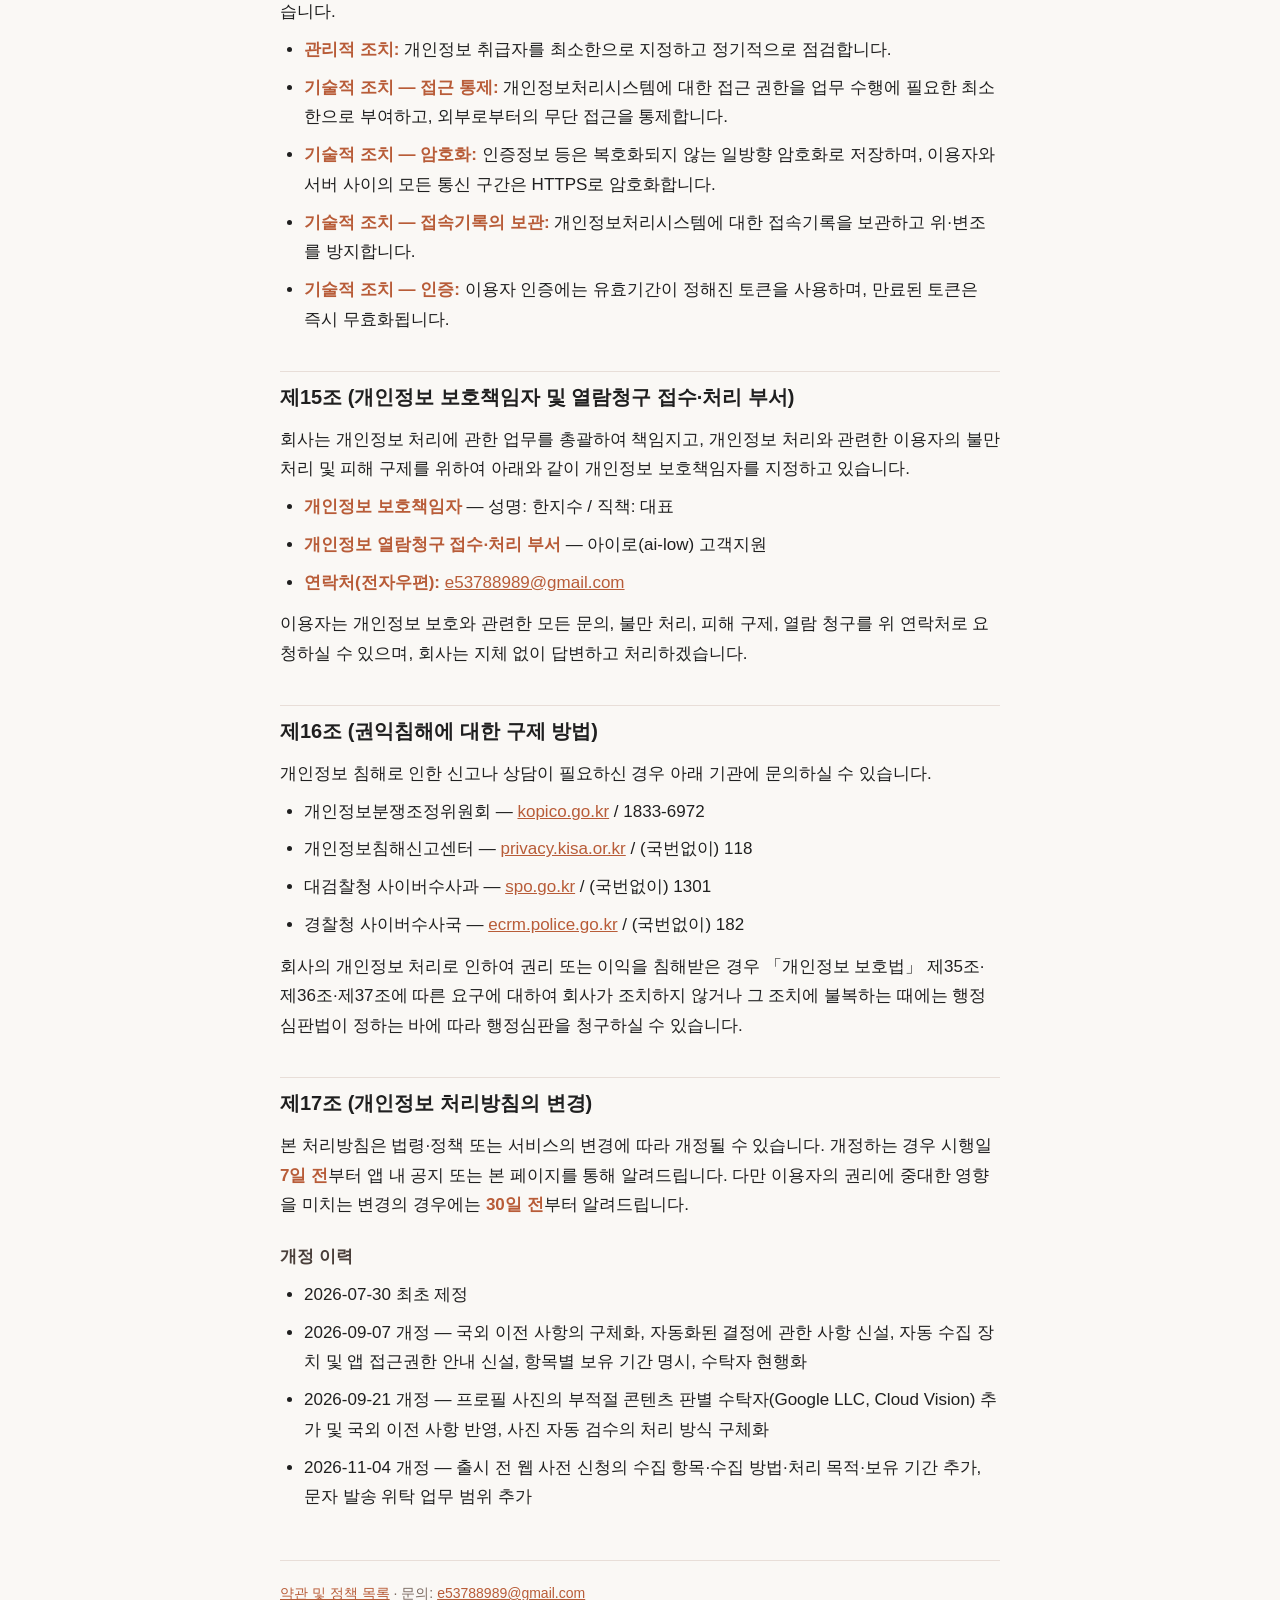
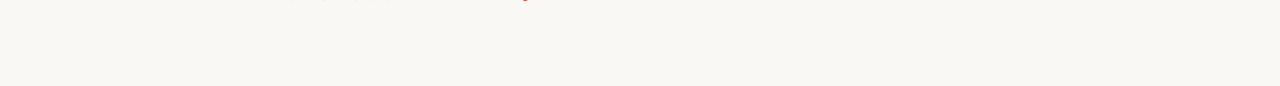
==== commit 74473f44: "docs: 처리방침 개정 공지 — 출시 전 사전 신청 항목 추가 (2026-11-04 시행) Co-Authored-By: Claude Opus 5.5 <noreply@anthrop" ====
--- a/privacy.html
+++ b/privacy.html
@@ -16,8 +16,9 @@
       대표자: 한지수 ·
       사업자등록번호: 513-64-26736 ·
       사업장 소재지: 경기도 부천시 소사구 양지남로23번길 8, 202호(범박동) ·
-      시행일: 2026-09-21</p>
+      시행일: 2026-11-04 (직전 시행일 2026-09-21)</p>
   </header>
+<p class="notice"><strong>개정 안내 (2026-10-28 공지 · 2026-11-04 시행)</strong><br>출시 전 웹 사전 신청(이름·휴대전화번호·성별·출생연도·거주 지역)을 받기 위해 제1조·제2조·제3조·제4조·제6조를 개정합니다. 기존 회원의 개인정보 처리에는 변경이 없습니다.</p>
   <nav class="toc">
     <a href="#s1">수집 항목</a> · <a href="#s3">이용 목적</a> · <a href="#s4">보유 기간</a> · <a href="#s6">처리 위탁</a> · <a href="#s7">국외 이전</a> · <a href="#s8">자동화된 결정</a> · <a href="#s10">이용자 권리</a> · <a href="#s12">앱 접근권한</a> · <a href="#s15">보호책임자</a>
   </nav>
@@ -60,7 +61,15 @@
       <li>서비스 이용 기록, 접속 로그(IP 주소·접속 일시 포함), 오류·장애 로그</li>
     </ul>
 
-    <h3>6. 회사가 수집하지 않는 정보</h3>
+    <h3>6. 출시 전 사전 신청 (웹사이트, 앱 회원 정보와 별도 보관)</h3>
+    <ul>
+      <li><strong>필수:</strong> 이름, 휴대전화번호, 성별, 출생연도, 거주 지역(시·군), 신청 경로(유입 링크)</li>
+      <li><strong>선택:</strong> 광고성 정보(출시 소식·혜택) 수신 동의 여부</li>
+    </ul>
+    <p>사전 신청은 앱 회원가입이 아니며, 신청 정보는 로그인·매칭에 사용하지 않습니다.
+    반복 제출을 막기 위해 접속 IP 주소를 일시적으로 확인하되 저장하지 않습니다.</p>
+
+    <h3>7. 회사가 수집하지 않는 정보</h3>
     <p>다음 정보는 수집하지 않습니다.</p>
     <ul>
       <li>위치정보(GPS 등 단말기 위치) — '지역'은 이용자가 직접 선택한 시·도 단위 텍스트입니다</li>
@@ -72,6 +81,7 @@
     <ul>
       <li>앱 내 회원가입, 프로필 등록, 서비스 이용 과정에서 이용자가 직접 입력</li>
       <li>서비스 이용 과정에서 자동으로 생성·수집(이용 기록, 접속 로그, 푸시 토큰)</li>
+      <li>웹사이트 사전 신청 페이지에서 신청자가 직접 입력</li>
     </ul>
 
     <h2 id="s3">제3조 (개인정보의 처리 목적)</h2>
@@ -88,6 +98,7 @@
       <li>고객 문의 응대 및 분쟁 처리</li>
       <li>서비스 개선을 위한 통계 분석(개인을 식별할 수 없는 형태로 처리)</li>
       <li>동의한 이용자에 한하여 이벤트·혜택 등 광고성 정보의 전송</li>
+      <li>출시 전 사전 신청자에 대한 출시 안내(수신 동의자에 한함) 및 지역별 서비스 개시 순서 결정</li>
     </ul>
 
     <h2 id="s4">제4조 (개인정보의 처리 및 보유 기간)</h2>
@@ -107,6 +118,7 @@
       <tr><td>문자 인증번호</td><td>인증 완료 또는 유효시간 경과 시 즉시 파기</td></tr>
       <tr><td>푸시 알림 토큰(FCM)</td><td>회원 탈퇴 또는 알림 수신 거부 시 즉시 삭제</td></tr>
       <tr><td>마케팅 수신 동의 여부</td><td>동의 철회 시 또는 회원 탈퇴 시까지</td></tr>
+      <tr><td>사전 신청 정보(이름, 휴대전화번호, 성별, 출생연도, 거주 지역, 신청 경로, 수신 동의 여부)</td><td>출시 안내 후 <strong>6개월</strong>이 지나면 파기<br>(그 전에 회원으로 가입하거나 삭제를 요청하면 즉시 파기)</td></tr>
     </table>
     </div>
 
@@ -139,7 +151,7 @@
     <table>
       <tr><th>수탁자</th><th>위탁 업무</th><th>처리 국가</th></tr>
       <tr><td>Amazon Web Services, Inc.</td><td>프로필 사진의 저장(S3)</td><td>대한민국(서울 리전)</td></tr>
-      <tr><td>솔라피(SOLAPI)</td><td>본인확인 문자(SMS) 발송</td><td>대한민국</td></tr>
+      <tr><td>솔라피(SOLAPI)</td><td>본인확인 문자(SMS) 및 사전 신청자 출시 안내 문자 발송</td><td>대한민국</td></tr>
       <tr><td>Railway Corporation</td><td>서버 및 데이터베이스 호스팅</td><td>미국</td></tr>
       <tr><td>Modal Labs, Inc.</td><td>프로필 사진의 AI 검수 연산</td><td>미국</td></tr>
       <tr><td>Google LLC</td><td>프로필 사진의 부적절 콘텐츠(선정성·폭력성) 판별(Cloud Vision)</td><td>미국</td></tr>
@@ -366,6 +378,7 @@
       <li>2026-09-07 개정 — 국외 이전 사항의 구체화, 자동화된 결정에 관한 사항 신설,
           자동 수집 장치 및 앱 접근권한 안내 신설, 항목별 보유 기간 명시, 수탁자 현행화</li>
       <li>2026-09-21 개정 — 프로필 사진의 부적절 콘텐츠 판별 수탁자(Google LLC, Cloud Vision) 추가 및 국외 이전 사항 반영, 사진 자동 검수의 처리 방식 구체화</li>
+      <li>2026-11-04 개정 — 출시 전 웹 사전 신청의 수집 항목·수집 방법·처리 목적·보유 기간 추가, 문자 발송 위탁 업무 범위 추가</li>
     </ul>
   </main>
   <footer class="site">
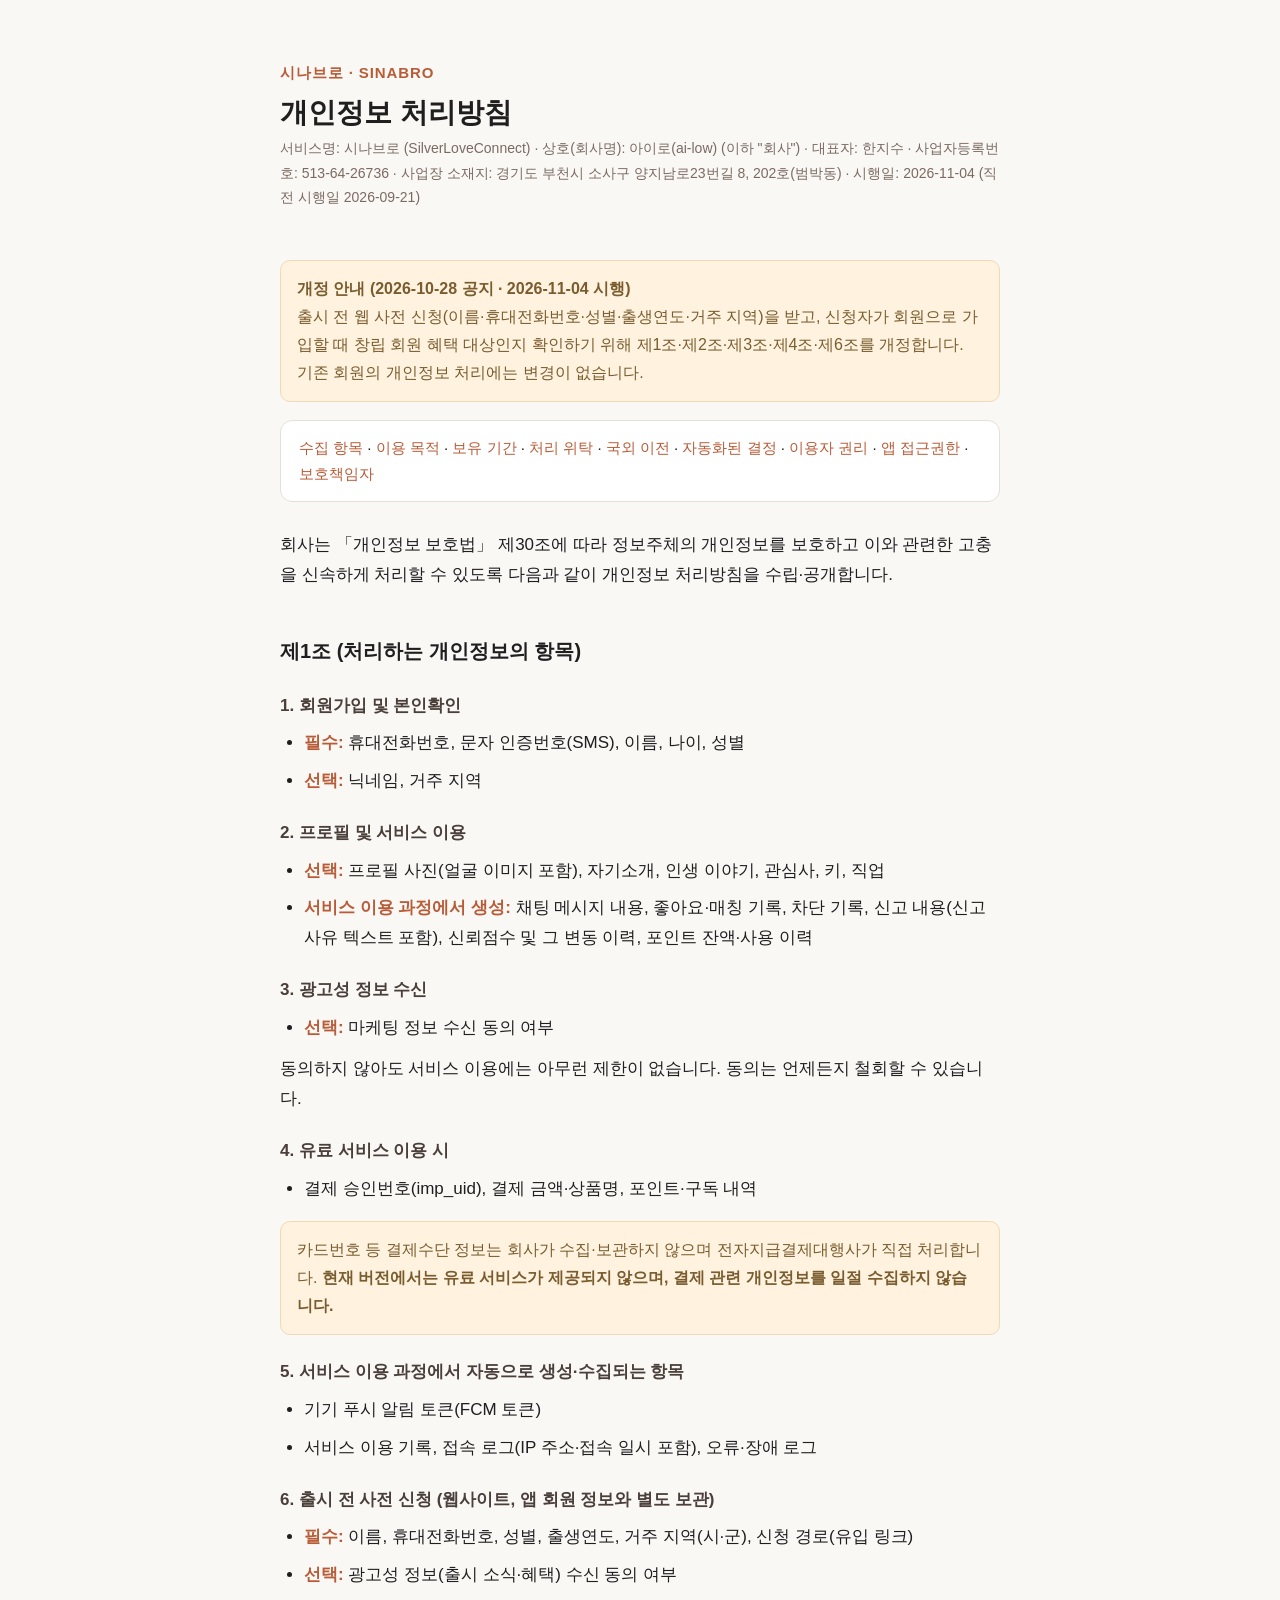
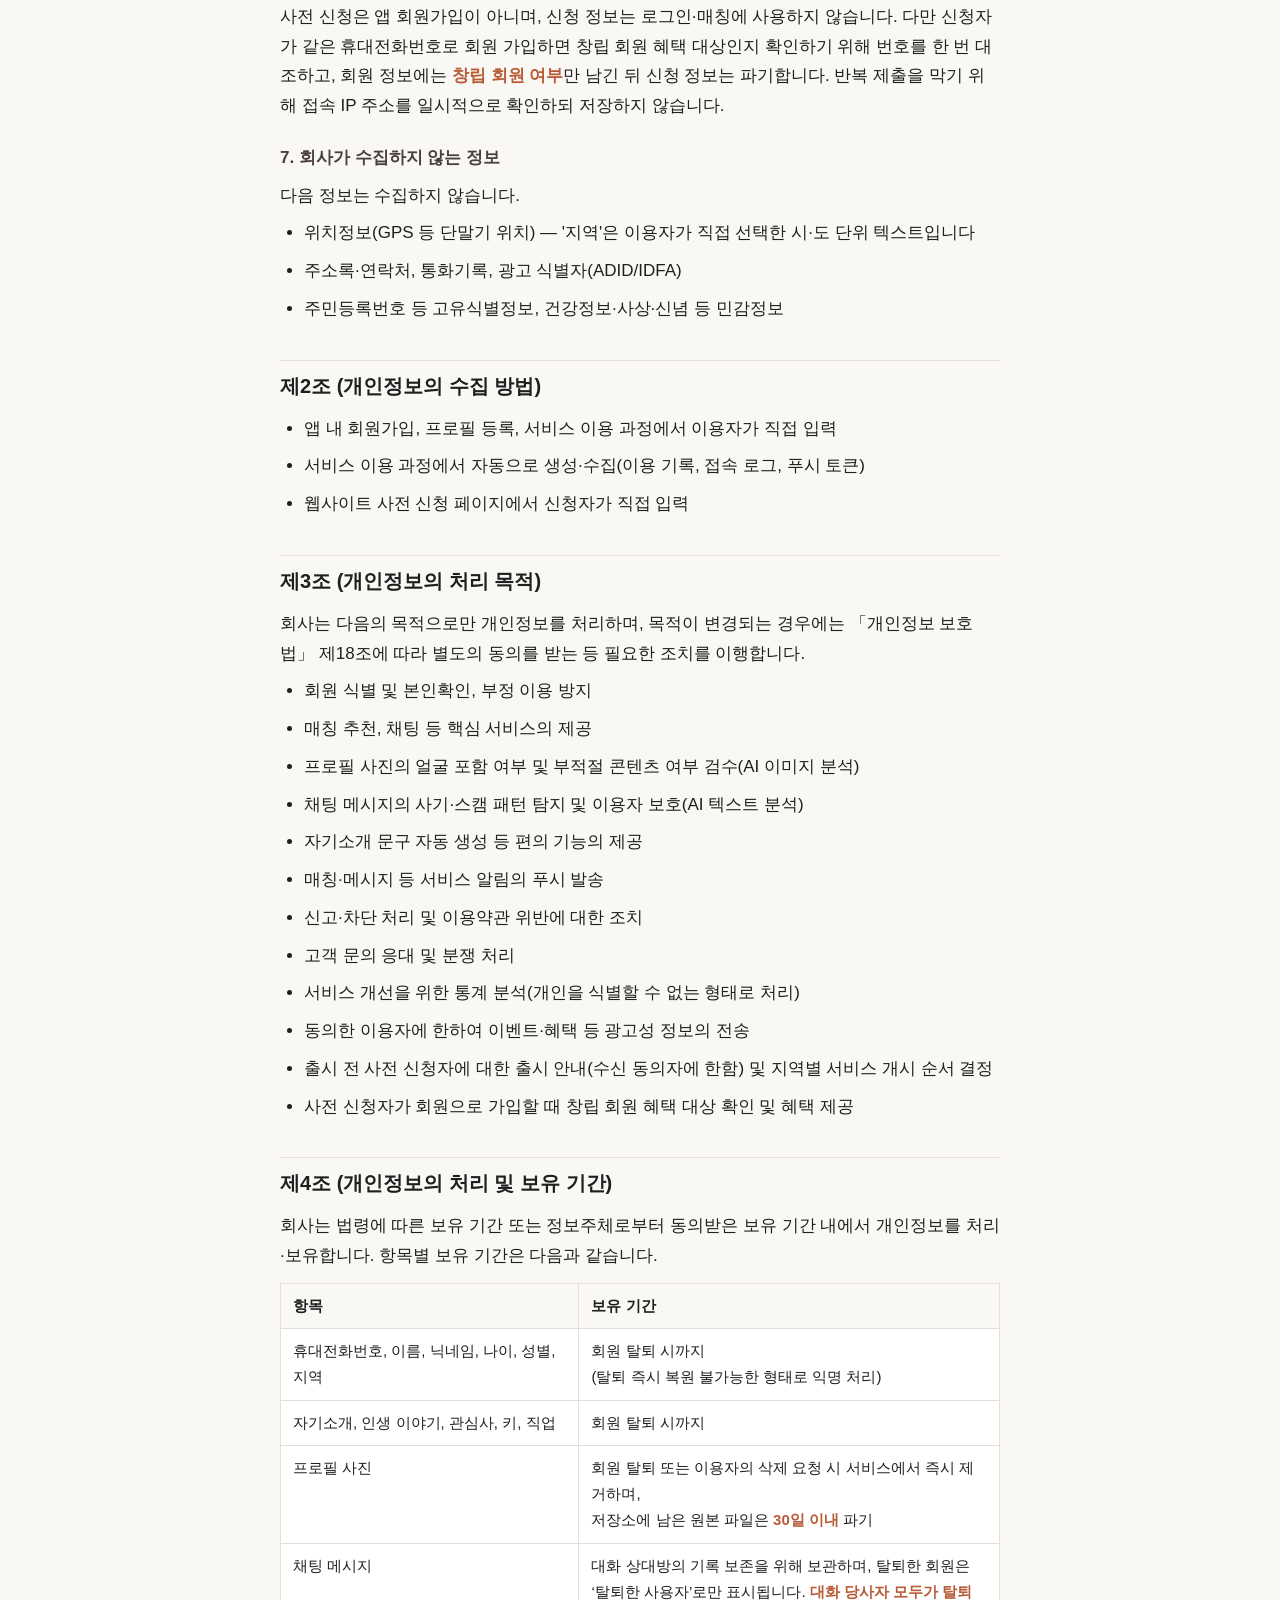
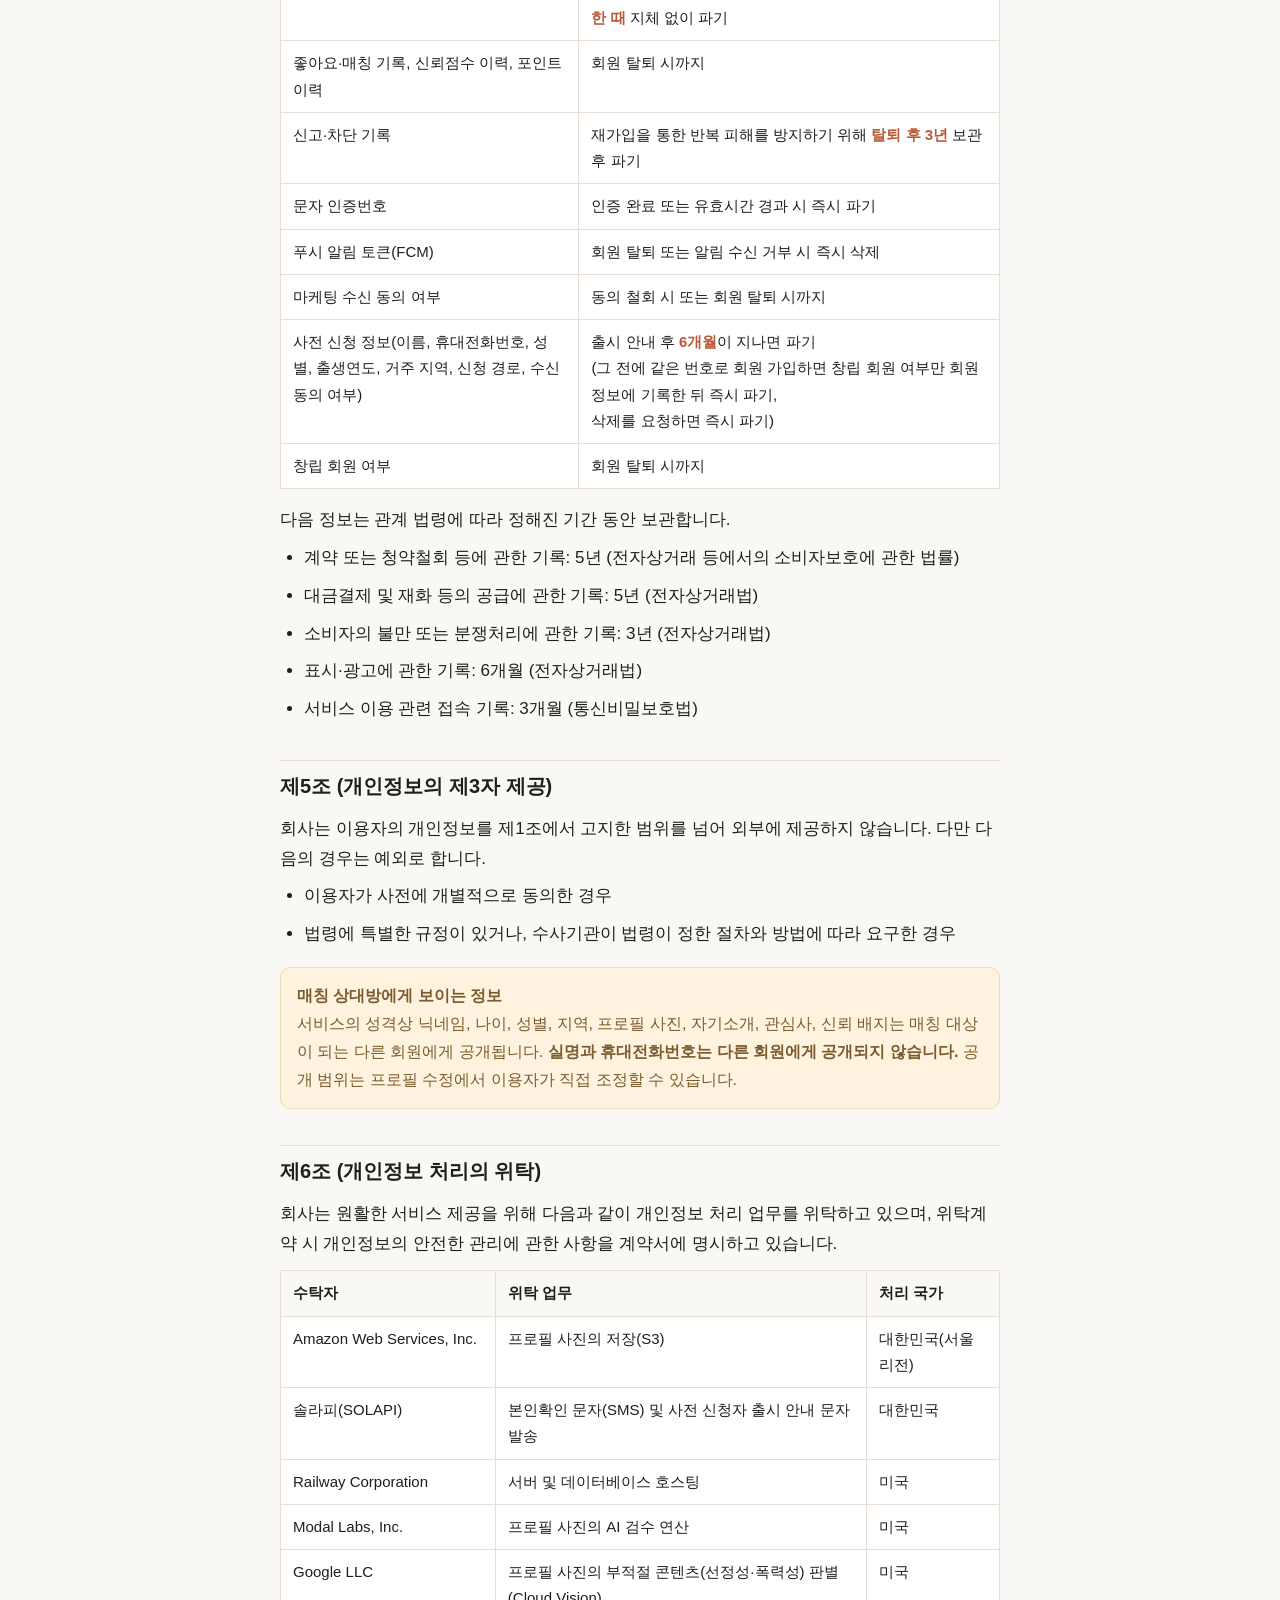
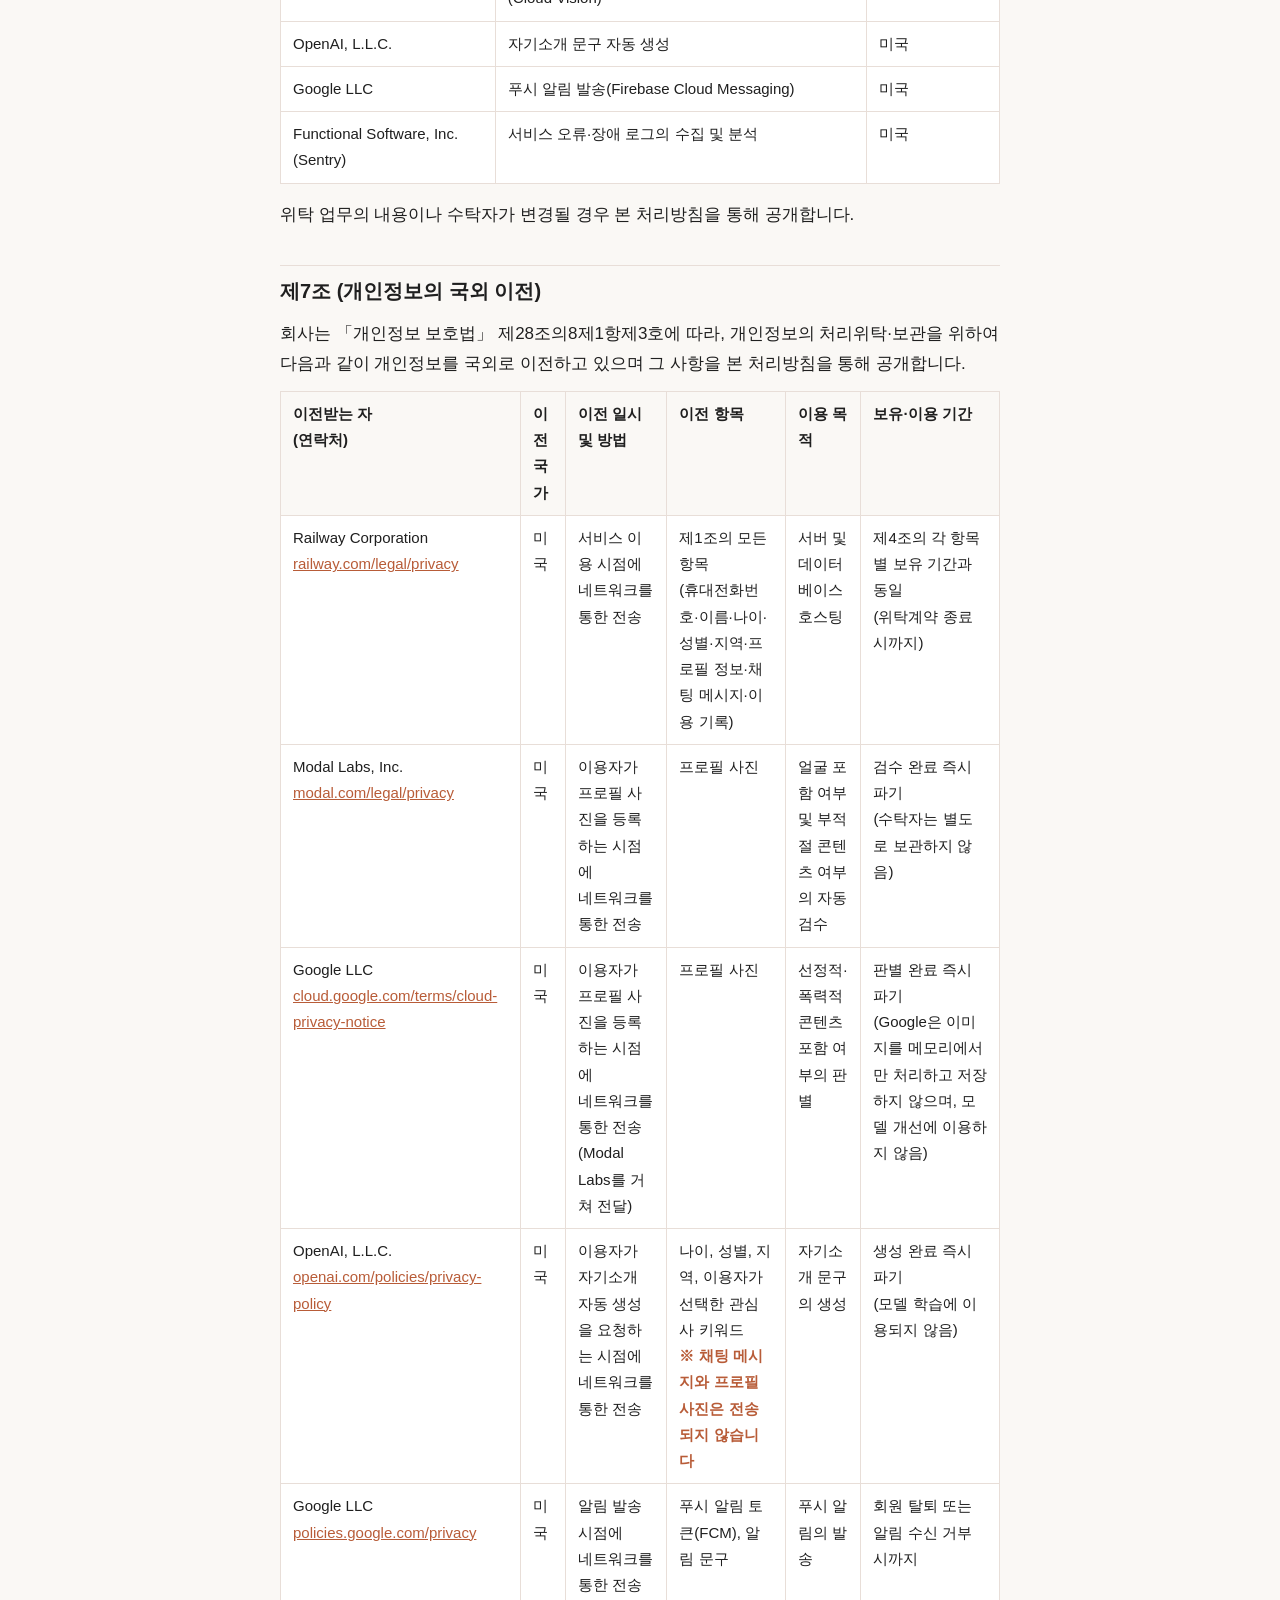
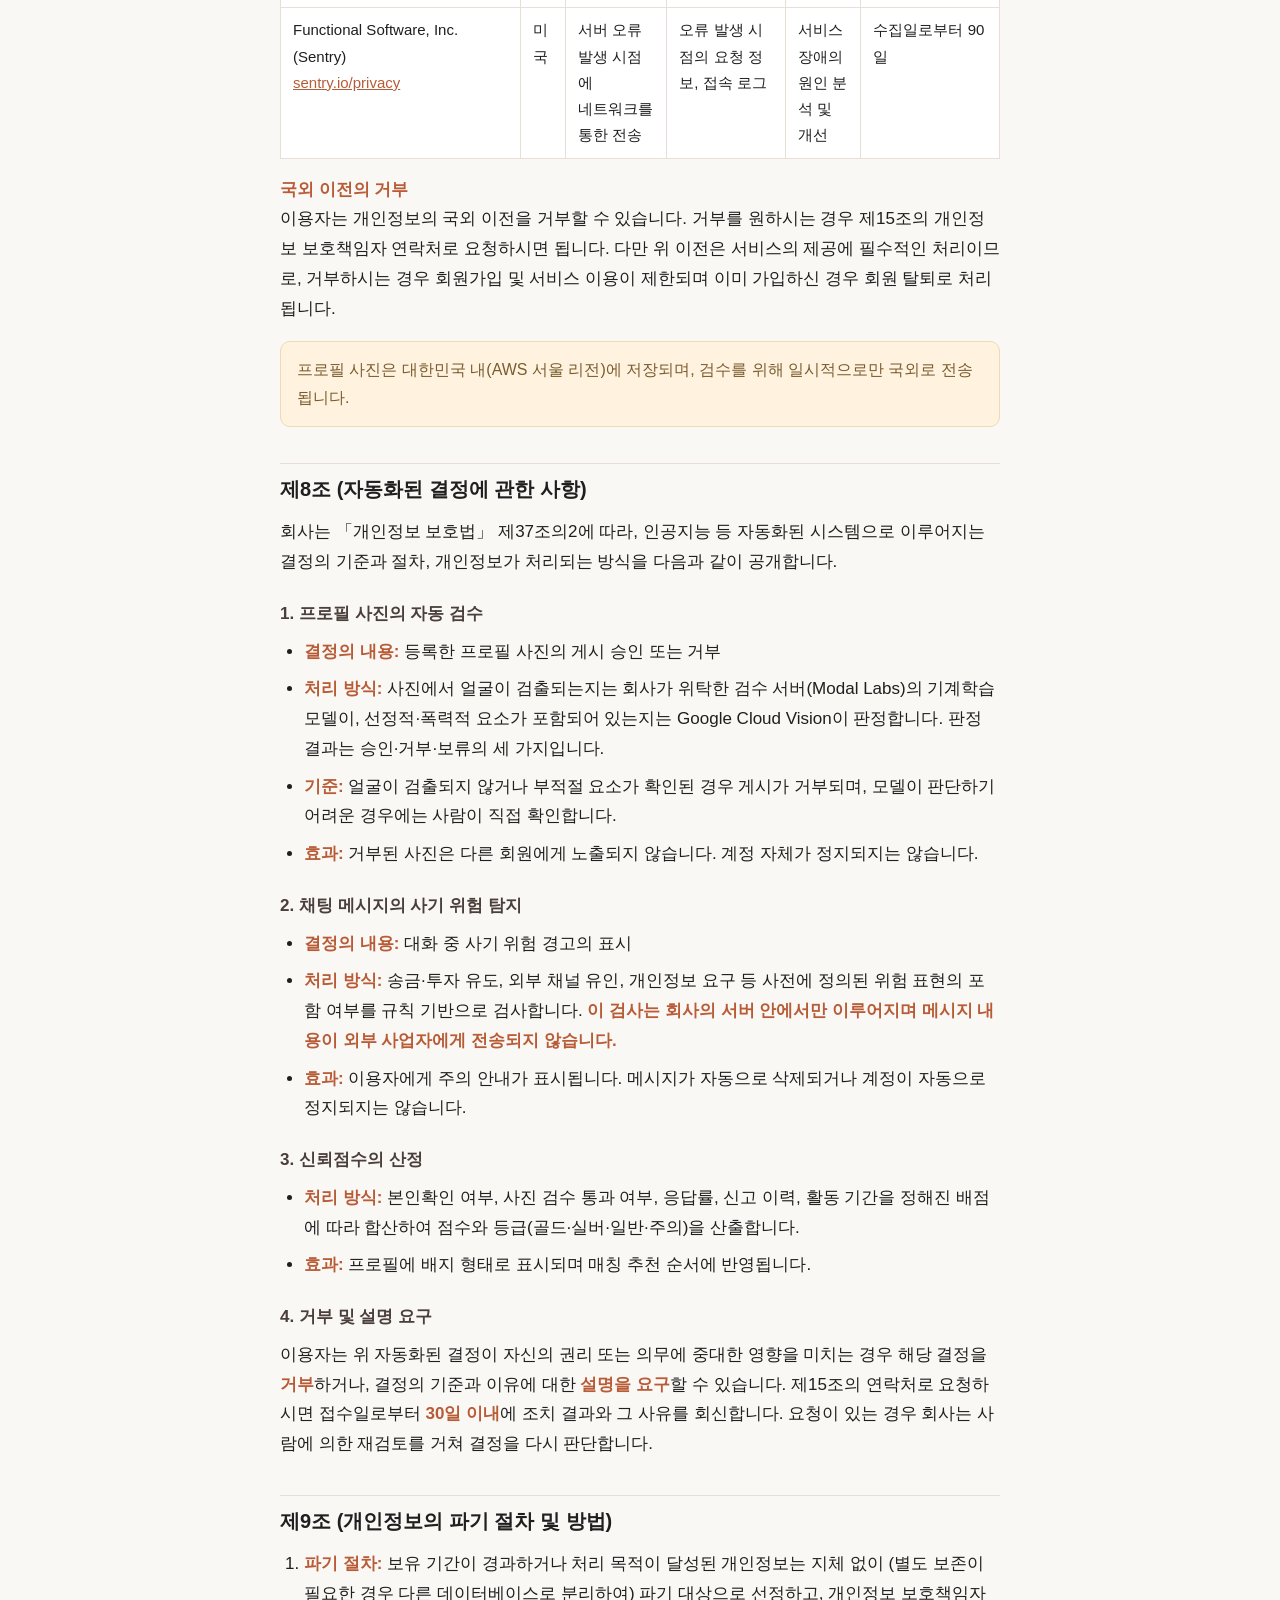
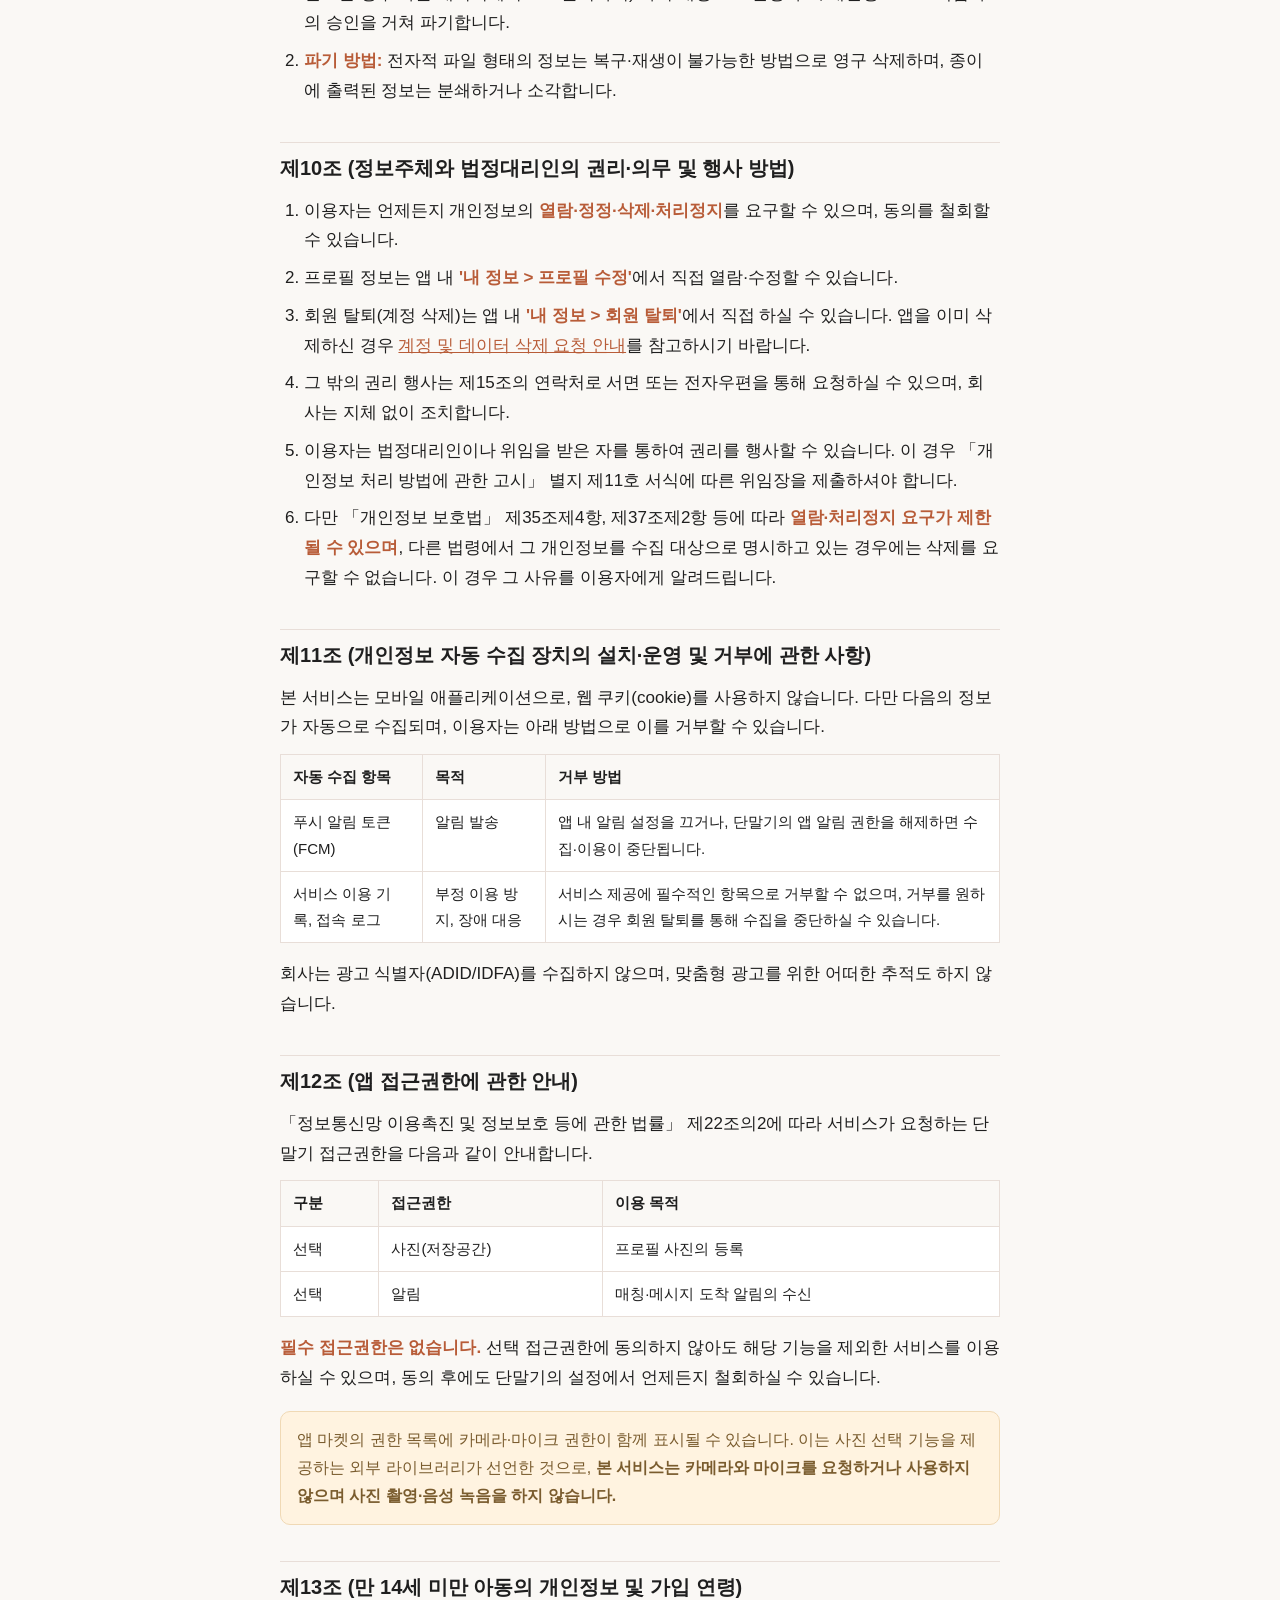
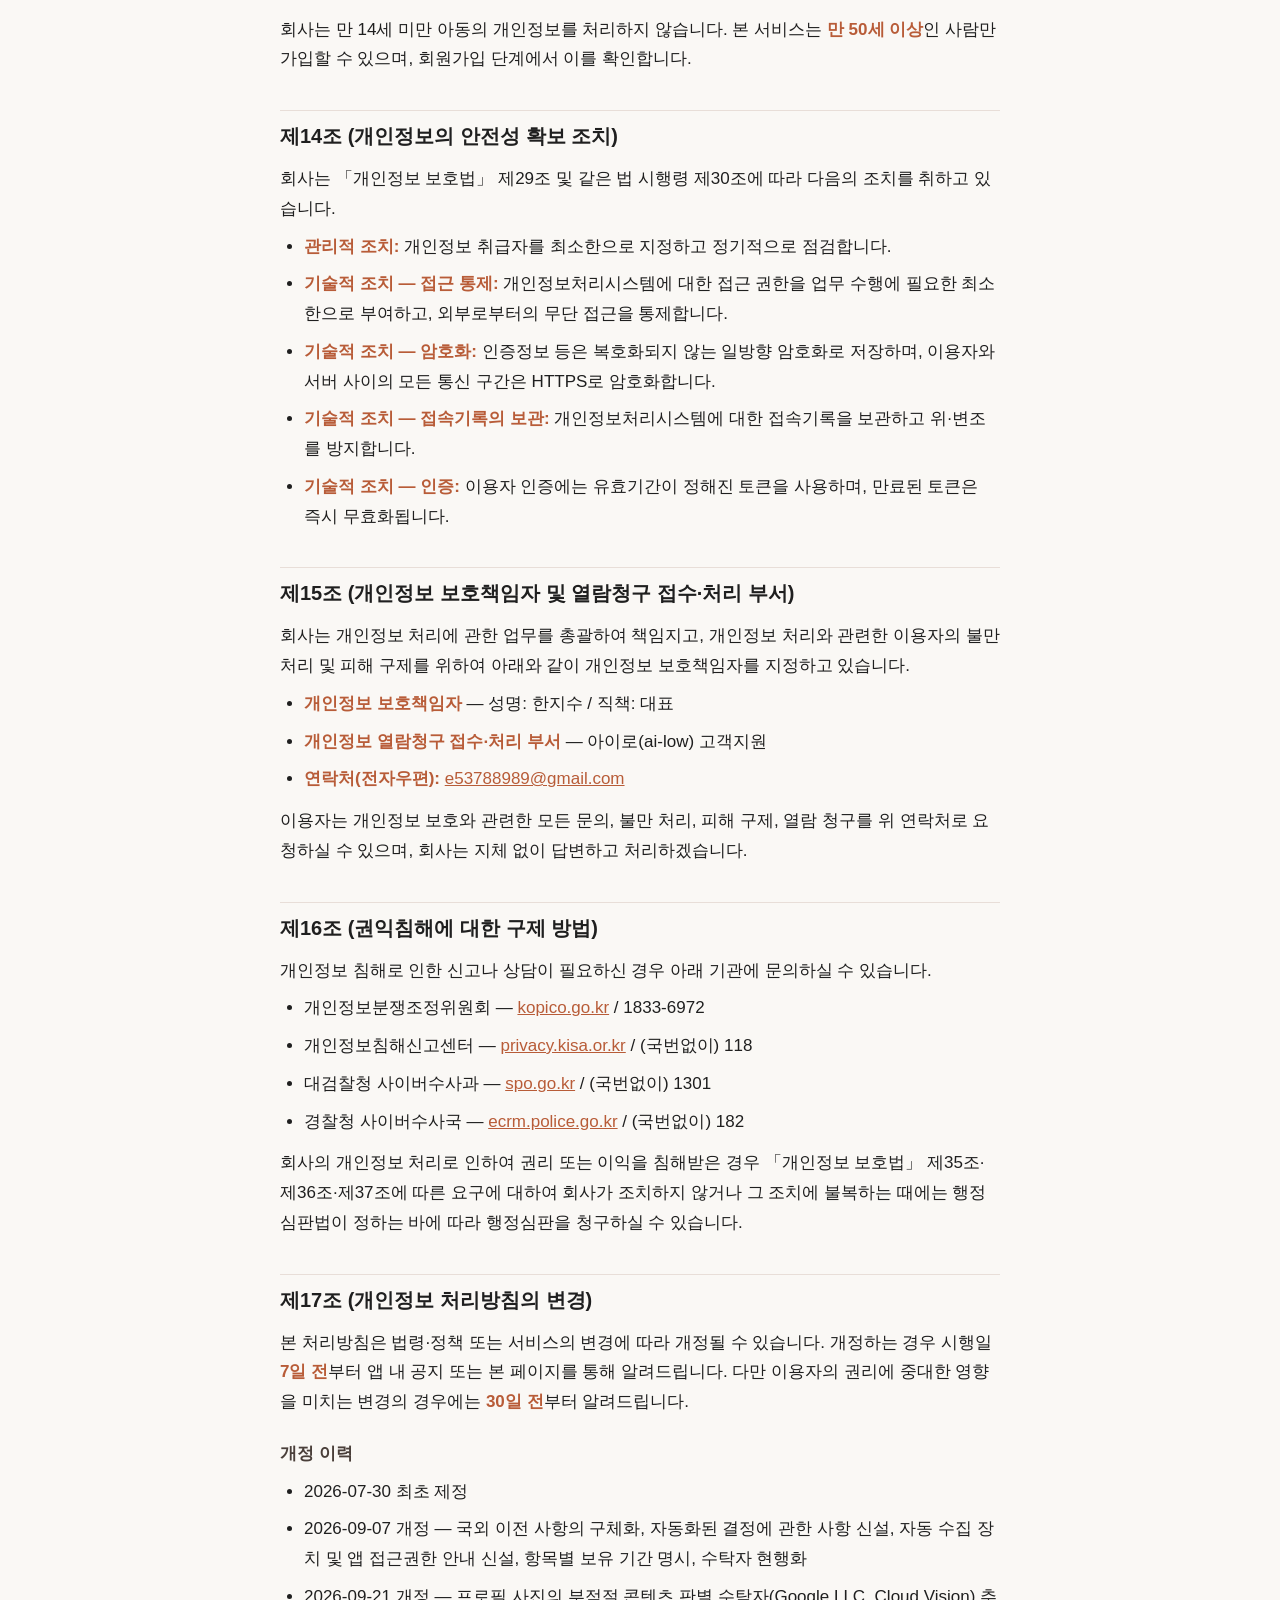
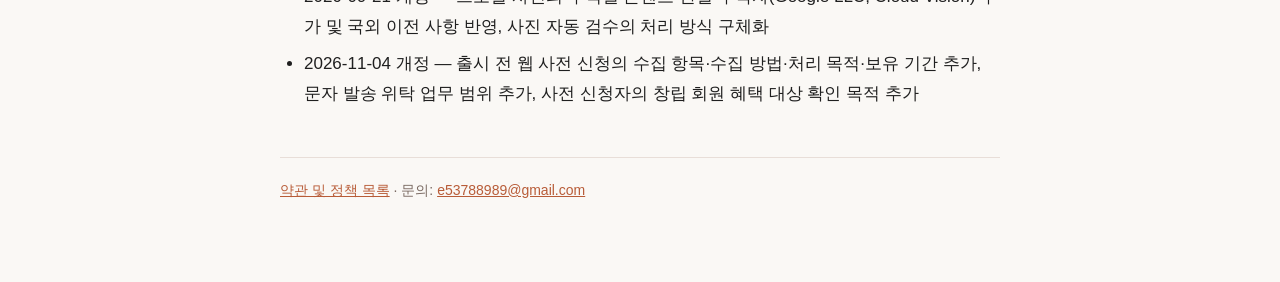
==== commit 315ec6bf: "docs: 처리방침 개정안 보완 — 사전 신청자 창립 회원 혜택 대상 확인 목적 추가 (2026-11-04 시행) Co-Authored-By: Claude Opus 5.5 <nor" ====
--- a/privacy.html
+++ b/privacy.html
@@ -18,7 +18,7 @@
       사업장 소재지: 경기도 부천시 소사구 양지남로23번길 8, 202호(범박동) ·
       시행일: 2026-11-04 (직전 시행일 2026-09-21)</p>
   </header>
-<p class="notice"><strong>개정 안내 (2026-10-28 공지 · 2026-11-04 시행)</strong><br>출시 전 웹 사전 신청(이름·휴대전화번호·성별·출생연도·거주 지역)을 받기 위해 제1조·제2조·제3조·제4조·제6조를 개정합니다. 기존 회원의 개인정보 처리에는 변경이 없습니다.</p>
+<p class="notice"><strong>개정 안내 (2026-10-28 공지 · 2026-11-04 시행)</strong><br>출시 전 웹 사전 신청(이름·휴대전화번호·성별·출생연도·거주 지역)을 받고, 신청자가 회원으로 가입할 때 창립 회원 혜택 대상인지 확인하기 위해 제1조·제2조·제3조·제4조·제6조를 개정합니다. 기존 회원의 개인정보 처리에는 변경이 없습니다.</p>
   <nav class="toc">
     <a href="#s1">수집 항목</a> · <a href="#s3">이용 목적</a> · <a href="#s4">보유 기간</a> · <a href="#s6">처리 위탁</a> · <a href="#s7">국외 이전</a> · <a href="#s8">자동화된 결정</a> · <a href="#s10">이용자 권리</a> · <a href="#s12">앱 접근권한</a> · <a href="#s15">보호책임자</a>
   </nav>
@@ -67,6 +67,8 @@
       <li><strong>선택:</strong> 광고성 정보(출시 소식·혜택) 수신 동의 여부</li>
     </ul>
     <p>사전 신청은 앱 회원가입이 아니며, 신청 정보는 로그인·매칭에 사용하지 않습니다.
+    다만 신청자가 같은 휴대전화번호로 회원 가입하면 창립 회원 혜택 대상인지 확인하기 위해 번호를 한 번 대조하고,
+    회원 정보에는 <strong>창립 회원 여부</strong>만 남긴 뒤 신청 정보는 파기합니다.
     반복 제출을 막기 위해 접속 IP 주소를 일시적으로 확인하되 저장하지 않습니다.</p>
 
     <h3>7. 회사가 수집하지 않는 정보</h3>
@@ -99,6 +101,7 @@
       <li>서비스 개선을 위한 통계 분석(개인을 식별할 수 없는 형태로 처리)</li>
       <li>동의한 이용자에 한하여 이벤트·혜택 등 광고성 정보의 전송</li>
       <li>출시 전 사전 신청자에 대한 출시 안내(수신 동의자에 한함) 및 지역별 서비스 개시 순서 결정</li>
+      <li>사전 신청자가 회원으로 가입할 때 창립 회원 혜택 대상 확인 및 혜택 제공</li>
     </ul>
 
     <h2 id="s4">제4조 (개인정보의 처리 및 보유 기간)</h2>
@@ -118,7 +121,8 @@
       <tr><td>문자 인증번호</td><td>인증 완료 또는 유효시간 경과 시 즉시 파기</td></tr>
       <tr><td>푸시 알림 토큰(FCM)</td><td>회원 탈퇴 또는 알림 수신 거부 시 즉시 삭제</td></tr>
       <tr><td>마케팅 수신 동의 여부</td><td>동의 철회 시 또는 회원 탈퇴 시까지</td></tr>
-      <tr><td>사전 신청 정보(이름, 휴대전화번호, 성별, 출생연도, 거주 지역, 신청 경로, 수신 동의 여부)</td><td>출시 안내 후 <strong>6개월</strong>이 지나면 파기<br>(그 전에 회원으로 가입하거나 삭제를 요청하면 즉시 파기)</td></tr>
+      <tr><td>사전 신청 정보(이름, 휴대전화번호, 성별, 출생연도, 거주 지역, 신청 경로, 수신 동의 여부)</td><td>출시 안내 후 <strong>6개월</strong>이 지나면 파기<br>(그 전에 같은 번호로 회원 가입하면 창립 회원 여부만 회원 정보에 기록한 뒤 즉시 파기,<br>삭제를 요청하면 즉시 파기)</td></tr>
+      <tr><td>창립 회원 여부</td><td>회원 탈퇴 시까지</td></tr>
     </table>
     </div>
 
@@ -378,7 +382,7 @@
       <li>2026-09-07 개정 — 국외 이전 사항의 구체화, 자동화된 결정에 관한 사항 신설,
           자동 수집 장치 및 앱 접근권한 안내 신설, 항목별 보유 기간 명시, 수탁자 현행화</li>
       <li>2026-09-21 개정 — 프로필 사진의 부적절 콘텐츠 판별 수탁자(Google LLC, Cloud Vision) 추가 및 국외 이전 사항 반영, 사진 자동 검수의 처리 방식 구체화</li>
-      <li>2026-11-04 개정 — 출시 전 웹 사전 신청의 수집 항목·수집 방법·처리 목적·보유 기간 추가, 문자 발송 위탁 업무 범위 추가</li>
+      <li>2026-11-04 개정 — 출시 전 웹 사전 신청의 수집 항목·수집 방법·처리 목적·보유 기간 추가, 문자 발송 위탁 업무 범위 추가, 사전 신청자의 창립 회원 혜택 대상 확인 목적 추가</li>
     </ul>
   </main>
   <footer class="site">
